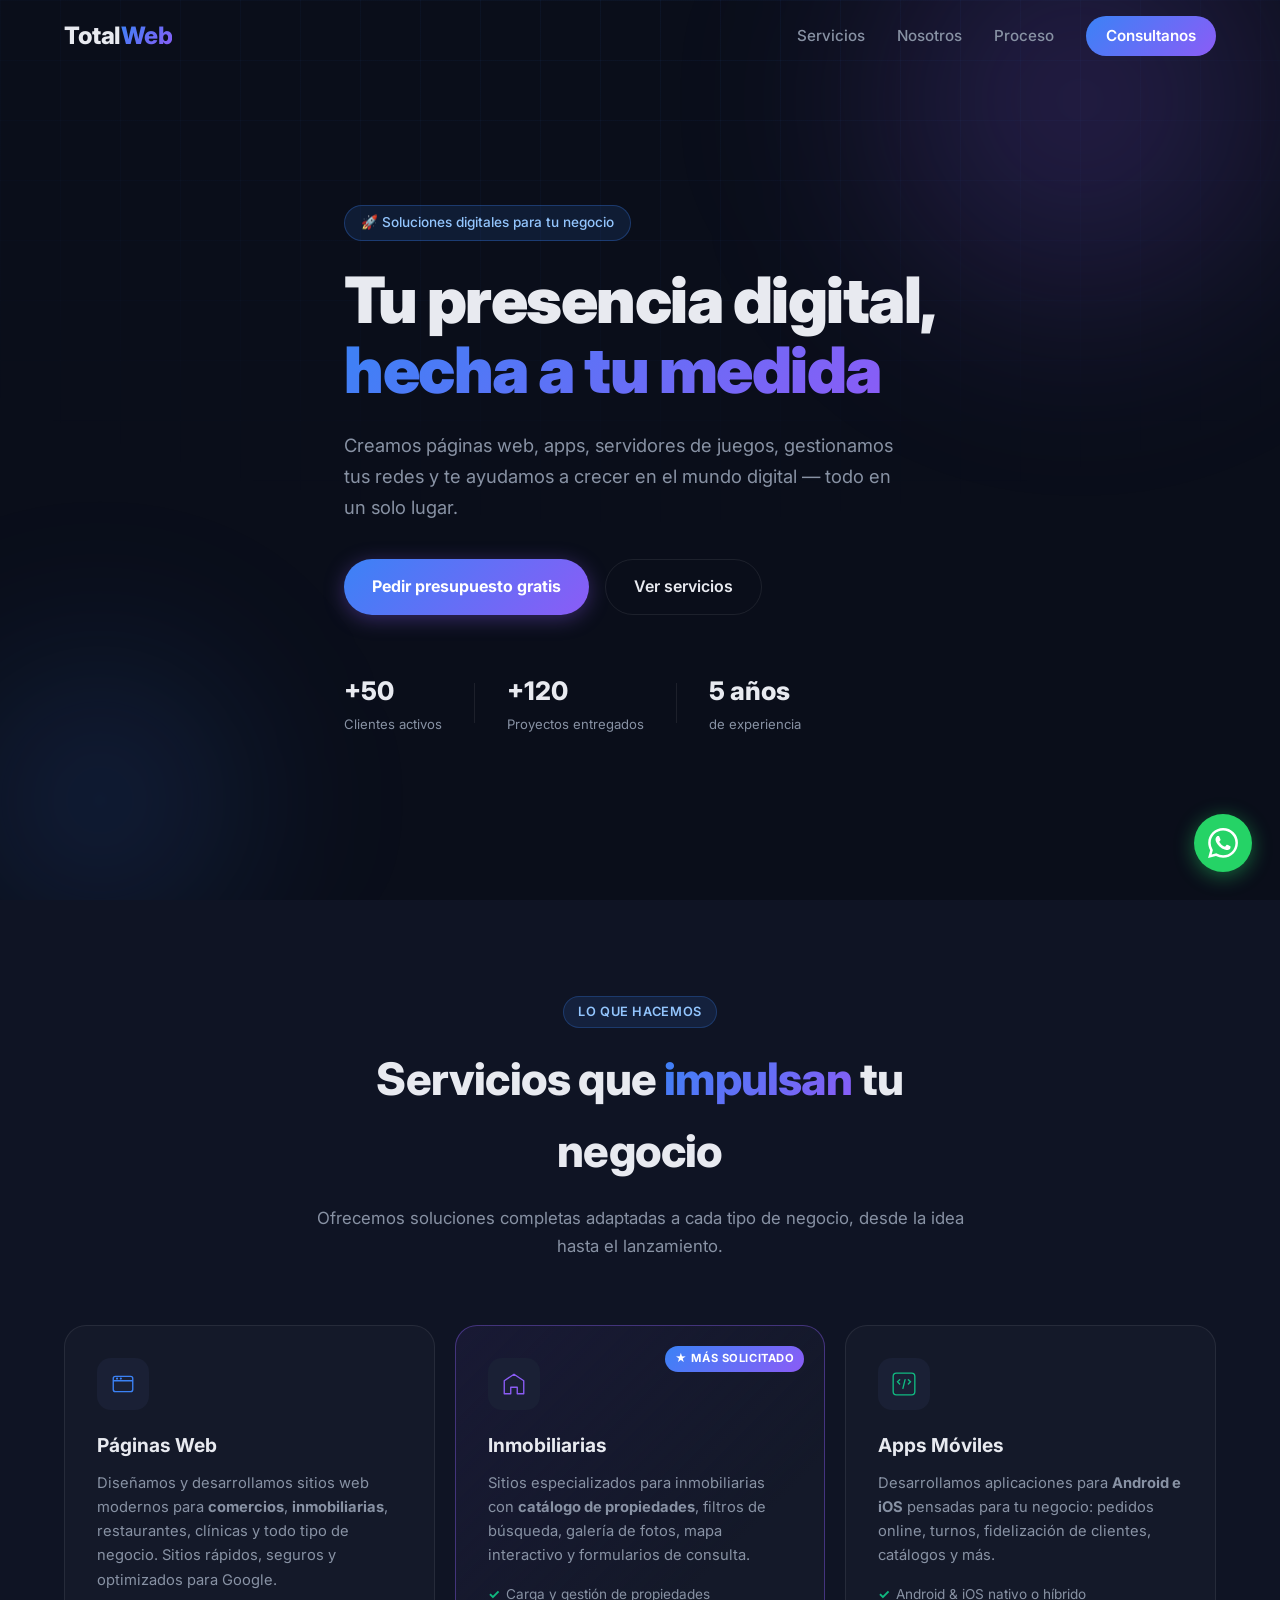
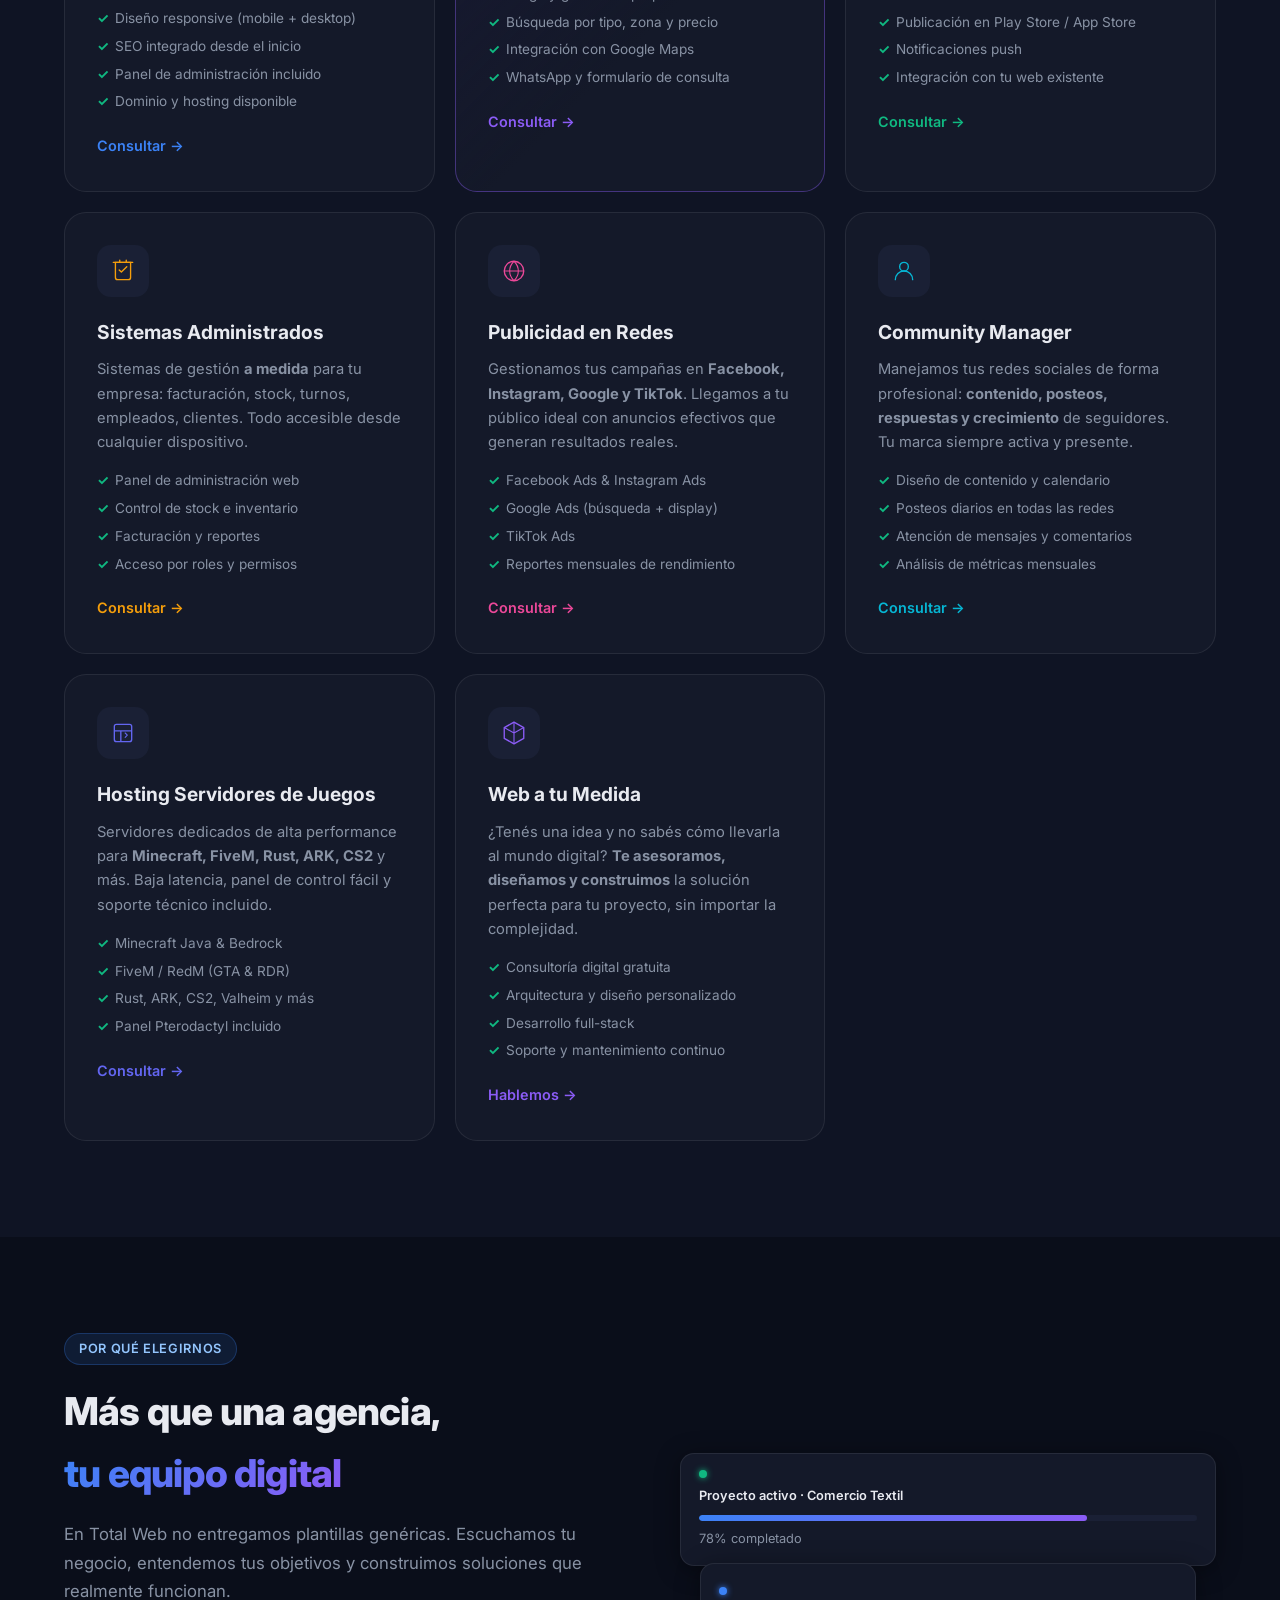
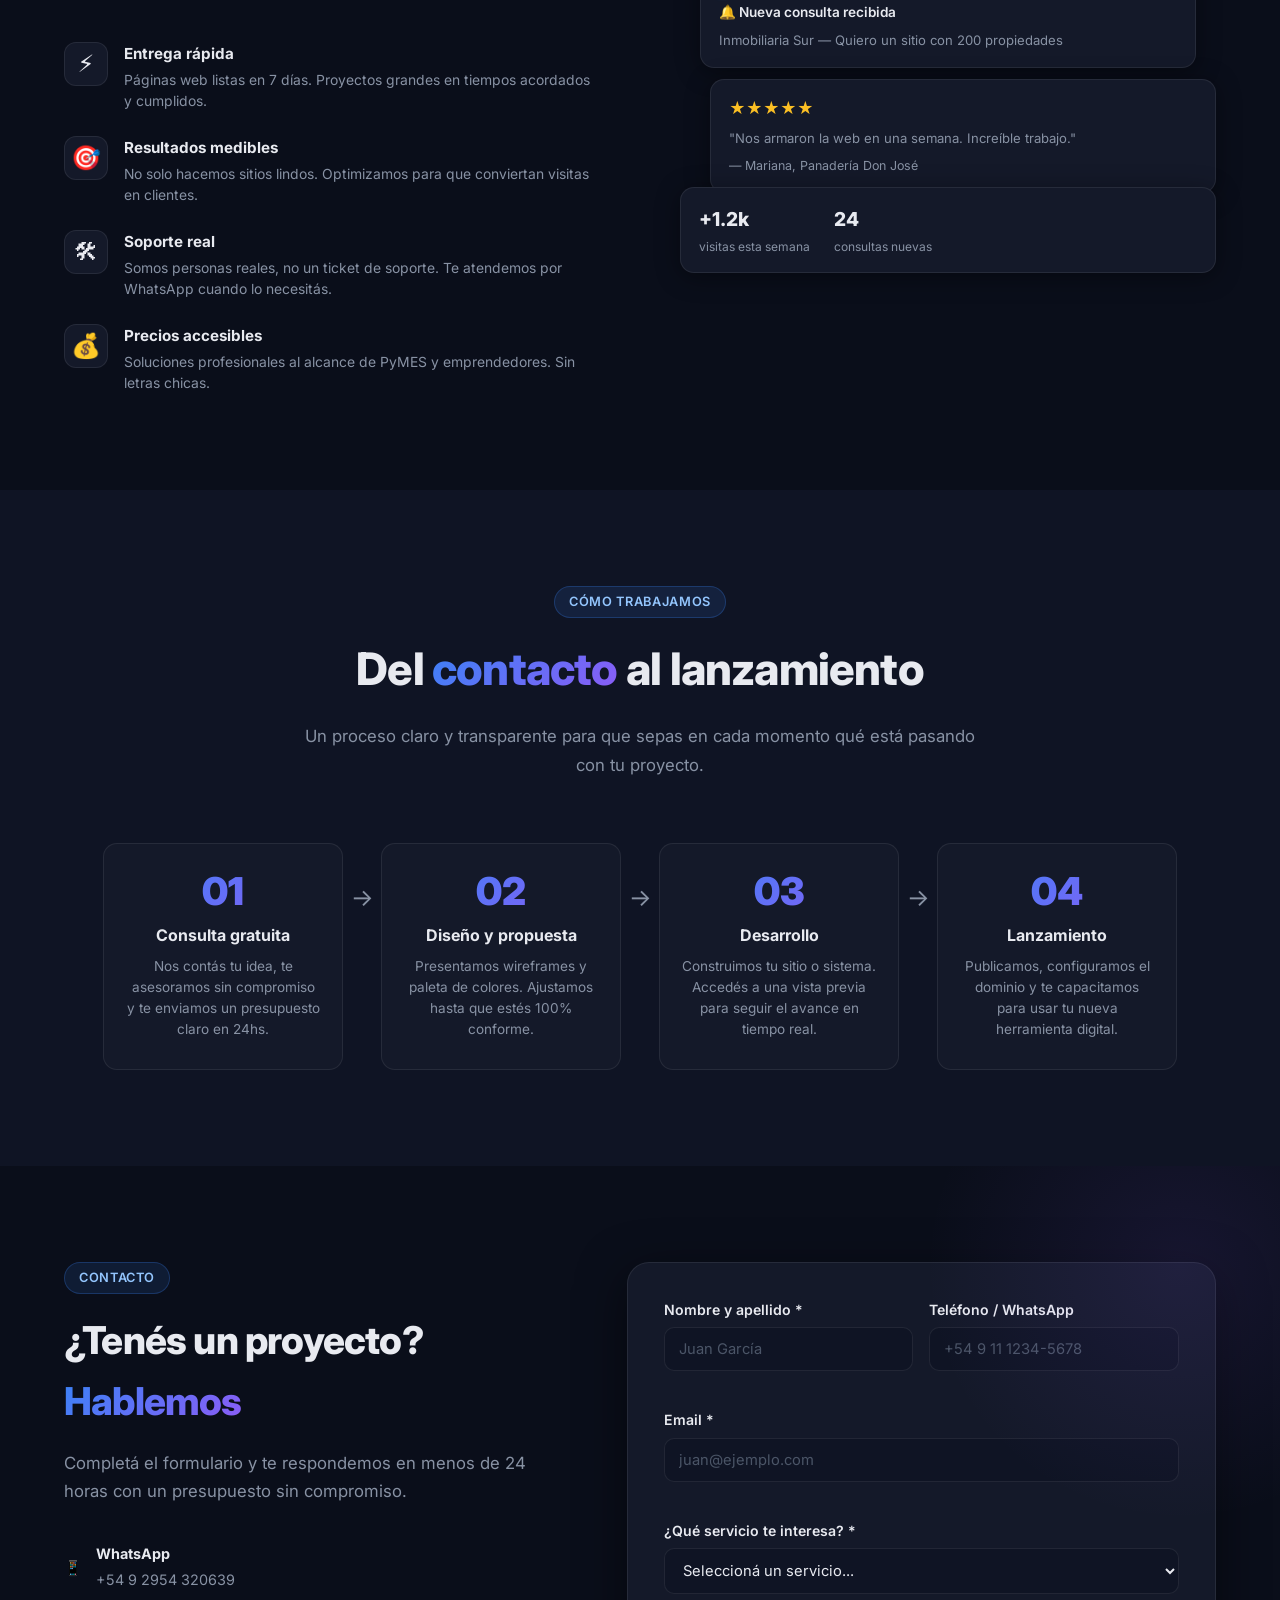
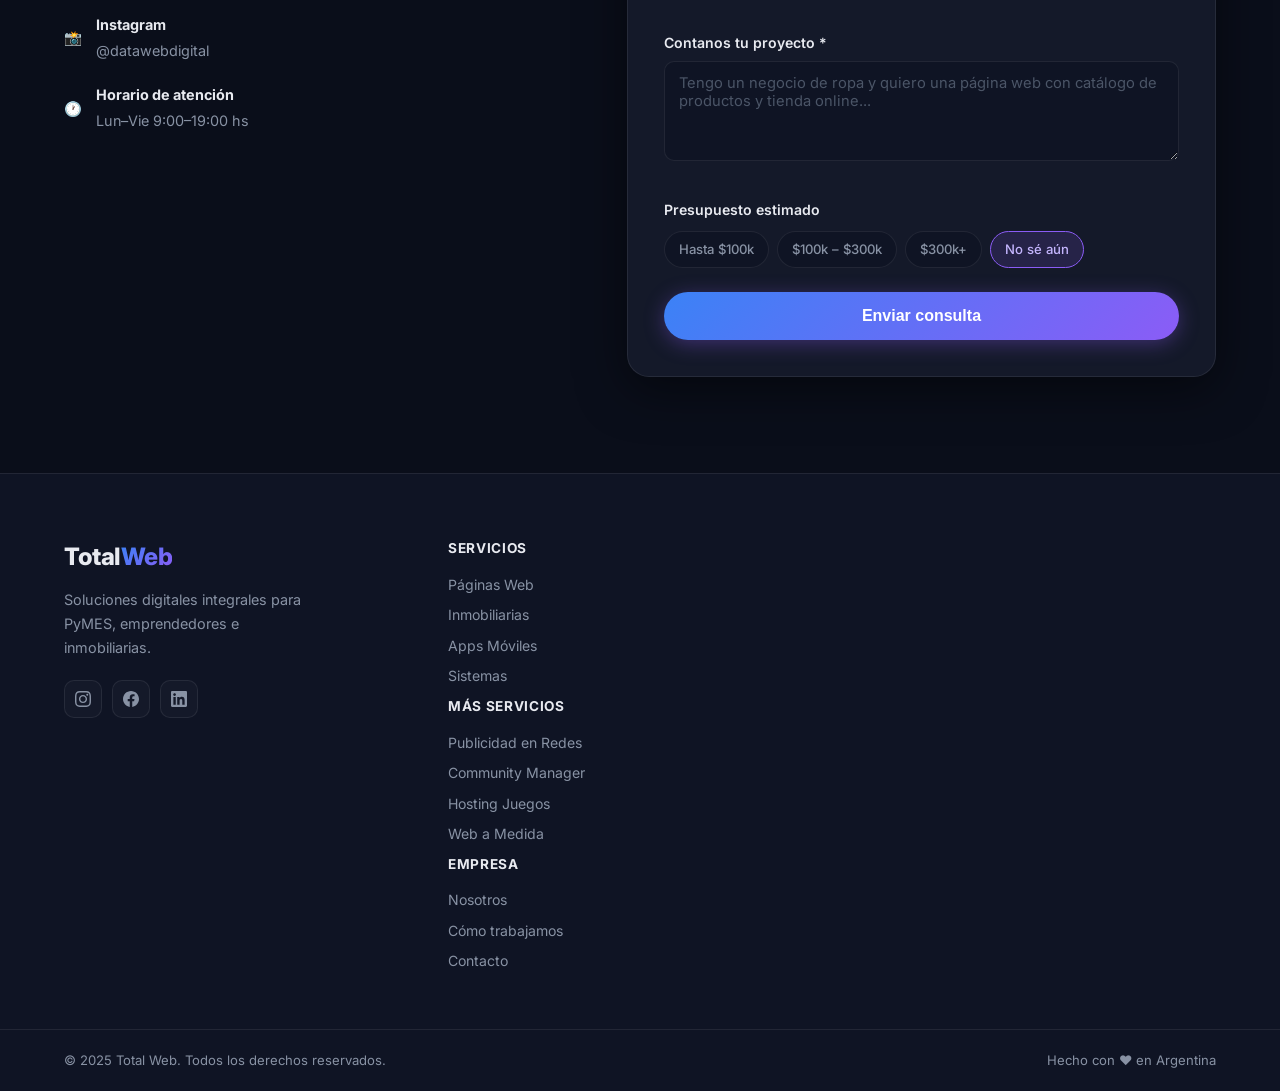
==== index.html @ cae06587 "feat: landing page Total Web — servicios, formulario, WhatsApp y redes" ====
<!DOCTYPE html>
<html lang="es">
<head>
  <meta charset="UTF-8" />
  <meta name="viewport" content="width=device-width, initial-scale=1.0" />
  <meta name="description" content="Total Web — Diseño web, hosting de juegos, publicidad en redes, community manager, apps y sistemas a medida para tu negocio." />
  <title>Total Web | Soluciones Digitales Integrales</title>
  <link rel="stylesheet" href="styles.css" />
  <link rel="preconnect" href="https://fonts.googleapis.com" />
  <link href="https://fonts.googleapis.com/css2?family=Inter:wght@300;400;500;600;700;800;900&display=swap" rel="stylesheet" />
</head>
<body>

  <!-- ══ NAVBAR ══ -->
  <header class="navbar" id="navbar">
    <div class="container nav-inner">
      <a href="#" class="logo">
        <span class="logo-total">Total</span><span class="logo-web">Web</span>
      </a>
      <nav class="nav-links" id="navLinks">
        <a href="#servicios">Servicios</a>
        <a href="#nosotros">Nosotros</a>
        <a href="#proceso">Proceso</a>
        <a href="#consulta" class="btn-nav">Consultanos</a>
      </nav>
      <button class="hamburger" id="hamburger" aria-label="Menú">
        <span></span><span></span><span></span>
      </button>
    </div>
  </header>

  <!-- ══ HERO ══ -->
  <section class="hero">
    <div class="hero-bg">
      <div class="hero-orb orb1"></div>
      <div class="hero-orb orb2"></div>
      <div class="hero-grid"></div>
    </div>
    <div class="container hero-content">
      <span class="hero-badge">🚀 Soluciones digitales para tu negocio</span>
      <h1>Tu presencia digital,<br /><span class="gradient-text">hecha a tu medida</span></h1>
      <p class="hero-sub">
        Creamos páginas web, apps, servidores de juegos, gestionamos tus redes y
        te ayudamos a crecer en el mundo digital — todo en un solo lugar.
      </p>
      <div class="hero-cta">
        <a href="#consulta" class="btn-primary">Pedir presupuesto gratis</a>
        <a href="#servicios" class="btn-ghost">Ver servicios</a>
      </div>
      <div class="hero-stats">
        <div class="stat"><strong>+50</strong><span>Clientes activos</span></div>
        <div class="stat-divider"></div>
        <div class="stat"><strong>+120</strong><span>Proyectos entregados</span></div>
        <div class="stat-divider"></div>
        <div class="stat"><strong>5 años</strong><span>de experiencia</span></div>
      </div>
    </div>
  </section>

  <!-- ══ SERVICIOS ══ -->
  <section class="section servicios" id="servicios">
    <div class="container">
      <div class="section-header">
        <span class="section-tag">Lo que hacemos</span>
        <h2>Servicios que <span class="gradient-text">impulsan</span> tu negocio</h2>
        <p>Ofrecemos soluciones completas adaptadas a cada tipo de negocio, desde la idea hasta el lanzamiento.</p>
      </div>
      <div class="services-grid">

        <div class="service-card" data-color="blue">
          <div class="service-icon">
            <svg viewBox="0 0 48 48" fill="none"><rect x="6" y="10" width="36" height="28" rx="4" stroke="currentColor" stroke-width="2.5"/><path d="M6 18h36" stroke="currentColor" stroke-width="2.5"/><circle cx="13" cy="14" r="2" fill="currentColor"/><circle cx="20" cy="14" r="2" fill="currentColor"/></svg>
          </div>
          <h3>Páginas Web</h3>
          <p>Diseñamos y desarrollamos sitios web modernos para <strong>comercios</strong>, <strong>inmobiliarias</strong>, restaurantes, clínicas y todo tipo de negocio. Sitios rápidos, seguros y optimizados para Google.</p>
          <ul class="service-features">
            <li>Diseño responsive (mobile + desktop)</li>
            <li>SEO integrado desde el inicio</li>
            <li>Panel de administración incluido</li>
            <li>Dominio y hosting disponible</li>
          </ul>
          <a href="#consulta" class="service-cta">Consultar →</a>
        </div>

        <div class="service-card featured" data-color="purple">
          <div class="featured-badge">★ Más solicitado</div>
          <div class="service-icon">
            <svg viewBox="0 0 48 48" fill="none"><path d="M24 6L6 18v24h12V30h12v12h12V18L24 6z" stroke="currentColor" stroke-width="2.5" stroke-linejoin="round"/></svg>
          </div>
          <h3>Inmobiliarias</h3>
          <p>Sitios especializados para inmobiliarias con <strong>catálogo de propiedades</strong>, filtros de búsqueda, galería de fotos, mapa interactivo y formularios de consulta.</p>
          <ul class="service-features">
            <li>Carga y gestión de propiedades</li>
            <li>Búsqueda por tipo, zona y precio</li>
            <li>Integración con Google Maps</li>
            <li>WhatsApp y formulario de consulta</li>
          </ul>
          <a href="#consulta" class="service-cta">Consultar →</a>
        </div>

        <div class="service-card" data-color="green">
          <div class="service-icon">
            <svg viewBox="0 0 48 48" fill="none"><rect x="4" y="4" width="40" height="40" rx="6" stroke="currentColor" stroke-width="2.5"/><path d="M16 24l-4-4 4-4M32 24l4-4-4-4M26 16l-4 16" stroke="currentColor" stroke-width="2.5" stroke-linecap="round"/></svg>
          </div>
          <h3>Apps Móviles</h3>
          <p>Desarrollamos aplicaciones para <strong>Android e iOS</strong> pensadas para tu negocio: pedidos online, turnos, fidelización de clientes, catálogos y más.</p>
          <ul class="service-features">
            <li>Android & iOS nativo o híbrido</li>
            <li>Publicación en Play Store / App Store</li>
            <li>Notificaciones push</li>
            <li>Integración con tu web existente</li>
          </ul>
          <a href="#consulta" class="service-cta">Consultar →</a>
        </div>

        <div class="service-card" data-color="orange">
          <div class="service-icon">
            <svg viewBox="0 0 48 48" fill="none"><path d="M10 8h28v28a4 4 0 01-4 4H14a4 4 0 01-4-4V8z" stroke="currentColor" stroke-width="2.5"/><path d="M6 8h36M18 8V4M30 8V4" stroke="currentColor" stroke-width="2.5" stroke-linecap="round"/><path d="M17 22l4 4 10-10" stroke="currentColor" stroke-width="2.5" stroke-linecap="round" stroke-linejoin="round"/></svg>
          </div>
          <h3>Sistemas Administrados</h3>
          <p>Sistemas de gestión <strong>a medida</strong> para tu empresa: facturación, stock, turnos, empleados, clientes. Todo accesible desde cualquier dispositivo.</p>
          <ul class="service-features">
            <li>Panel de administración web</li>
            <li>Control de stock e inventario</li>
            <li>Facturación y reportes</li>
            <li>Acceso por roles y permisos</li>
          </ul>
          <a href="#consulta" class="service-cta">Consultar →</a>
        </div>

        <div class="service-card" data-color="pink">
          <div class="service-icon">
            <svg viewBox="0 0 48 48" fill="none"><circle cx="24" cy="24" r="18" stroke="currentColor" stroke-width="2.5"/><path d="M24 6C24 6 16 14 16 24s8 18 8 18M24 6c0 0 8 8 8 18s-8 18-8 18M6 24h36" stroke="currentColor" stroke-width="2"/></svg>
          </div>
          <h3>Publicidad en Redes</h3>
          <p>Gestionamos tus campañas en <strong>Facebook, Instagram, Google y TikTok</strong>. Llegamos a tu público ideal con anuncios efectivos que generan resultados reales.</p>
          <ul class="service-features">
            <li>Facebook Ads & Instagram Ads</li>
            <li>Google Ads (búsqueda + display)</li>
            <li>TikTok Ads</li>
            <li>Reportes mensuales de rendimiento</li>
          </ul>
          <a href="#consulta" class="service-cta">Consultar →</a>
        </div>

        <div class="service-card" data-color="teal">
          <div class="service-icon">
            <svg viewBox="0 0 48 48" fill="none"><circle cx="24" cy="16" r="8" stroke="currentColor" stroke-width="2.5"/><path d="M8 40c0-8.837 7.163-16 16-16s16 7.163 16 16" stroke="currentColor" stroke-width="2.5" stroke-linecap="round"/></svg>
          </div>
          <h3>Community Manager</h3>
          <p>Manejamos tus redes sociales de forma profesional: <strong>contenido, posteos, respuestas y crecimiento</strong> de seguidores. Tu marca siempre activa y presente.</p>
          <ul class="service-features">
            <li>Diseño de contenido y calendario</li>
            <li>Posteos diarios en todas las redes</li>
            <li>Atención de mensajes y comentarios</li>
            <li>Análisis de métricas mensuales</li>
          </ul>
          <a href="#consulta" class="service-cta">Consultar →</a>
        </div>

        <div class="service-card" data-color="indigo">
          <div class="service-icon">
            <svg viewBox="0 0 48 48" fill="none"><rect x="8" y="8" width="32" height="32" rx="4" stroke="currentColor" stroke-width="2.5"/><path d="M8 20h32M20 20v20" stroke="currentColor" stroke-width="2.5"/><path d="M28 32l4-4-4-4" stroke="currentColor" stroke-width="2" stroke-linecap="round" stroke-linejoin="round"/></svg>
          </div>
          <h3>Hosting Servidores de Juegos</h3>
          <p>Servidores dedicados de alta performance para <strong>Minecraft, FiveM, Rust, ARK, CS2</strong> y más. Baja latencia, panel de control fácil y soporte técnico incluido.</p>
          <ul class="service-features">
            <li>Minecraft Java & Bedrock</li>
            <li>FiveM / RedM (GTA & RDR)</li>
            <li>Rust, ARK, CS2, Valheim y más</li>
            <li>Panel Pterodactyl incluido</li>
          </ul>
          <a href="#consulta" class="service-cta">Consultar →</a>
        </div>

        <div class="service-card card-web-medida" data-color="gradient">
          <div class="service-icon">
            <svg viewBox="0 0 48 48" fill="none"><path d="M24 4l18 10v20L24 44 6 34V14L24 4z" stroke="currentColor" stroke-width="2.5" stroke-linejoin="round"/><path d="M24 4v40M6 14l18 10 18-10" stroke="currentColor" stroke-width="2" stroke-linejoin="round"/></svg>
          </div>
          <h3>Web a tu Medida</h3>
          <p>¿Tenés una idea y no sabés cómo llevarla al mundo digital? <strong>Te asesoramos, diseñamos y construimos</strong> la solución perfecta para tu proyecto, sin importar la complejidad.</p>
          <ul class="service-features">
            <li>Consultoría digital gratuita</li>
            <li>Arquitectura y diseño personalizado</li>
            <li>Desarrollo full-stack</li>
            <li>Soporte y mantenimiento continuo</li>
          </ul>
          <a href="#consulta" class="service-cta">Hablemos →</a>
        </div>

      </div>
    </div>
  </section>

  <!-- ══ POR QUÉ ELEGIRNOS ══ -->
  <section class="section nosotros" id="nosotros">
    <div class="container">
      <div class="nosotros-inner">
        <div class="nosotros-text">
          <span class="section-tag">Por qué elegirnos</span>
          <h2>Más que una agencia,<br /><span class="gradient-text">tu equipo digital</span></h2>
          <p>En Total Web no entregamos plantillas genéricas. Escuchamos tu negocio, entendemos tus objetivos y construimos soluciones que realmente funcionan.</p>
          <div class="reasons">
            <div class="reason">
              <div class="reason-icon">⚡</div>
              <div>
                <h4>Entrega rápida</h4>
                <p>Páginas web listas en 7 días. Proyectos grandes en tiempos acordados y cumplidos.</p>
              </div>
            </div>
            <div class="reason">
              <div class="reason-icon">🎯</div>
              <div>
                <h4>Resultados medibles</h4>
                <p>No solo hacemos sitios lindos. Optimizamos para que conviertan visitas en clientes.</p>
              </div>
            </div>
            <div class="reason">
              <div class="reason-icon">🛠</div>
              <div>
                <h4>Soporte real</h4>
                <p>Somos personas reales, no un ticket de soporte. Te atendemos por WhatsApp cuando lo necesitás.</p>
              </div>
            </div>
            <div class="reason">
              <div class="reason-icon">💰</div>
              <div>
                <h4>Precios accesibles</h4>
                <p>Soluciones profesionales al alcance de PyMES y emprendedores. Sin letras chicas.</p>
              </div>
            </div>
          </div>
        </div>
        <div class="nosotros-visual">
          <div class="visual-card vc1">
            <div class="vc-dot green"></div>
            <span>Proyecto activo · Comercio Textil</span>
            <div class="vc-bar"><div class="vc-fill" style="width:78%"></div></div>
            <small>78% completado</small>
          </div>
          <div class="visual-card vc2">
            <div class="vc-dot blue"></div>
            <span>🔔 Nueva consulta recibida</span>
            <p>Inmobiliaria Sur — Quiero un sitio con 200 propiedades</p>
          </div>
          <div class="visual-card vc3">
            <span class="rating">★★★★★</span>
            <p>"Nos armaron la web en una semana. Increíble trabajo."</p>
            <small>— Mariana, Panadería Don José</small>
          </div>
          <div class="visual-card vc4">
            <div class="vc-stats-row">
              <div><strong>+1.2k</strong><span>visitas esta semana</span></div>
              <div><strong>24</strong><span>consultas nuevas</span></div>
            </div>
          </div>
        </div>
      </div>
    </div>
  </section>

  <!-- ══ PROCESO ══ -->
  <section class="section proceso" id="proceso">
    <div class="container">
      <div class="section-header">
        <span class="section-tag">Cómo trabajamos</span>
        <h2>Del <span class="gradient-text">contacto</span> al lanzamiento</h2>
        <p>Un proceso claro y transparente para que sepas en cada momento qué está pasando con tu proyecto.</p>
      </div>
      <div class="steps">
        <div class="step">
          <div class="step-num">01</div>
          <h4>Consulta gratuita</h4>
          <p>Nos contás tu idea, te asesoramos sin compromiso y te enviamos un presupuesto claro en 24hs.</p>
        </div>
        <div class="step-arrow">→</div>
        <div class="step">
          <div class="step-num">02</div>
          <h4>Diseño y propuesta</h4>
          <p>Presentamos wireframes y paleta de colores. Ajustamos hasta que estés 100% conforme.</p>
        </div>
        <div class="step-arrow">→</div>
        <div class="step">
          <div class="step-num">03</div>
          <h4>Desarrollo</h4>
          <p>Construimos tu sitio o sistema. Accedés a una vista previa para seguir el avance en tiempo real.</p>
        </div>
        <div class="step-arrow">→</div>
        <div class="step">
          <div class="step-num">04</div>
          <h4>Lanzamiento</h4>
          <p>Publicamos, configuramos el dominio y te capacitamos para usar tu nueva herramienta digital.</p>
        </div>
      </div>
    </div>
  </section>

  <!-- ══ FORMULARIO DE CONSULTA ══ -->
  <section class="section consulta" id="consulta">
    <div class="container">
      <div class="consulta-inner">
        <div class="consulta-text">
          <span class="section-tag">Contacto</span>
          <h2>¿Tenés un proyecto?<br /><span class="gradient-text">Hablemos</span></h2>
          <p>Completá el formulario y te respondemos en menos de 24 horas con un presupuesto sin compromiso.</p>
          <div class="contact-info">
            <a href="https://wa.me/5492954320639" target="_blank" rel="noopener" class="contact-item contact-link">
              <span class="contact-icon">📱</span>
              <div>
                <strong>WhatsApp</strong>
                <span>+54 9 2954 320639</span>
              </div>
            </a>
            <a href="https://www.instagram.com/datawebdigital/" target="_blank" rel="noopener" class="contact-item contact-link">
              <span class="contact-icon">📸</span>
              <div>
                <strong>Instagram</strong>
                <span>@datawebdigital</span>
              </div>
            </a>
            <div class="contact-item">
              <span class="contact-icon">🕐</span>
              <div>
                <strong>Horario de atención</strong>
                <span>Lun–Vie 9:00–19:00 hs</span>
              </div>
            </div>
          </div>
        </div>
        <div class="form-card">
          <form id="consultaForm" novalidate>
            <div class="form-row">
              <div class="form-group">
                <label for="nombre">Nombre y apellido *</label>
                <input type="text" id="nombre" name="nombre" placeholder="Juan García" required />
                <span class="form-error" id="err-nombre"></span>
              </div>
              <div class="form-group">
                <label for="telefono">Teléfono / WhatsApp</label>
                <input type="tel" id="telefono" name="telefono" placeholder="+54 9 11 1234-5678" />
              </div>
            </div>
            <div class="form-group">
              <label for="email">Email *</label>
              <input type="email" id="email" name="email" placeholder="juan@ejemplo.com" required />
              <span class="form-error" id="err-email"></span>
            </div>
            <div class="form-group">
              <label for="servicio">¿Qué servicio te interesa? *</label>
              <select id="servicio" name="servicio" required>
                <option value="">Seleccioná un servicio...</option>
                <option value="web-comercio">Página web para comercio</option>
                <option value="web-inmobiliaria">Página web para inmobiliaria</option>
                <option value="app">App móvil</option>
                <option value="sistema">Sistema administrativo</option>
                <option value="redes">Publicidad en redes</option>
                <option value="community">Community Manager</option>
                <option value="hosting-juegos">Hosting servidor de juegos</option>
                <option value="otro">Otro / No sé aún</option>
              </select>
              <span class="form-error" id="err-servicio"></span>
            </div>
            <div class="form-group">
              <label for="mensaje">Contanos tu proyecto *</label>
              <textarea id="mensaje" name="mensaje" rows="4" placeholder="Tengo un negocio de ropa y quiero una página web con catálogo de productos y tienda online..." required></textarea>
              <span class="form-error" id="err-mensaje"></span>
            </div>
            <div class="form-group budget-group">
              <label>Presupuesto estimado</label>
              <div class="budget-options">
                <label class="budget-opt"><input type="radio" name="presupuesto" value="hasta-100k" /><span>Hasta $100k</span></label>
                <label class="budget-opt"><input type="radio" name="presupuesto" value="100k-300k" /><span>$100k – $300k</span></label>
                <label class="budget-opt"><input type="radio" name="presupuesto" value="300k-mas" /><span>$300k+</span></label>
                <label class="budget-opt"><input type="radio" name="presupuesto" value="no-se" checked /><span>No sé aún</span></label>
              </div>
            </div>
            <button type="submit" class="btn-primary btn-submit" id="btnSubmit">
              <span id="btnText">Enviar consulta</span>
              <svg id="btnSpinner" class="spinner hidden" viewBox="0 0 24 24"><circle cx="12" cy="12" r="10" stroke="currentColor" stroke-width="3" fill="none" stroke-dasharray="31" stroke-dashoffset="10"/></svg>
            </button>
          </form>
          <div class="form-success hidden" id="formSuccess">
            <div class="success-icon">✅</div>
            <h3>¡Consulta enviada!</h3>
            <p>Gracias por contactarnos. Te respondemos en menos de 24 horas.</p>
          </div>
        </div>
      </div>
    </div>
  </section>

  <!-- ══ FOOTER ══ -->
  <footer class="footer">
    <div class="container footer-inner">
      <div class="footer-brand">
        <a href="#" class="logo">
          <span class="logo-total">Total</span><span class="logo-web">Web</span>
        </a>
        <p>Soluciones digitales integrales para PyMES, emprendedores e inmobiliarias.</p>
        <div class="social-links">
          <a href="https://www.instagram.com/datawebdigital/" target="_blank" rel="noopener" aria-label="Instagram" class="social-btn">
            <svg viewBox="0 0 24 24" fill="currentColor"><path d="M12 2.163c3.204 0 3.584.012 4.85.07 3.252.148 4.771 1.691 4.919 4.919.058 1.265.069 1.645.069 4.849 0 3.205-.012 3.584-.069 4.849-.149 3.225-1.664 4.771-4.919 4.919-1.266.058-1.644.07-4.85.07-3.204 0-3.584-.012-4.849-.07-3.26-.149-4.771-1.699-4.919-4.92-.058-1.265-.07-1.644-.07-4.849 0-3.204.013-3.583.07-4.849.149-3.227 1.664-4.771 4.919-4.919 1.266-.057 1.645-.069 4.849-.069zm0-2.163c-3.259 0-3.667.014-4.947.072-4.358.2-6.78 2.618-6.98 6.98-.059 1.281-.073 1.689-.073 4.948 0 3.259.014 3.668.072 4.948.2 4.358 2.618 6.78 6.98 6.98 1.281.058 1.689.072 4.948.072 3.259 0 3.668-.014 4.948-.072 4.354-.2 6.782-2.618 6.979-6.98.059-1.28.073-1.689.073-4.948 0-3.259-.014-3.667-.072-4.947-.196-4.354-2.617-6.78-6.979-6.98-1.281-.059-1.69-.073-4.949-.073zm0 5.838c-3.403 0-6.162 2.759-6.162 6.162s2.759 6.163 6.162 6.163 6.162-2.759 6.162-6.163c0-3.403-2.759-6.162-6.162-6.162zm0 10.162c-2.209 0-4-1.79-4-4 0-2.209 1.791-4 4-4s4 1.791 4 4c0 2.21-1.791 4-4 4zm6.406-11.845c-.796 0-1.441.645-1.441 1.44s.645 1.44 1.441 1.44c.795 0 1.439-.645 1.439-1.44s-.644-1.44-1.439-1.44z"/></svg>
          </a>
          <a href="#" aria-label="Facebook" class="social-btn">
            <svg viewBox="0 0 24 24" fill="currentColor"><path d="M24 12.073c0-6.627-5.373-12-12-12s-12 5.373-12 12c0 5.99 4.388 10.954 10.125 11.854v-8.385H7.078v-3.47h3.047V9.43c0-3.007 1.792-4.669 4.533-4.669 1.312 0 2.686.235 2.686.235v2.953H15.83c-1.491 0-1.956.925-1.956 1.874v2.25h3.328l-.532 3.47h-2.796v8.385C19.612 23.027 24 18.062 24 12.073z"/></svg>
          </a>
          <a href="#" aria-label="LinkedIn" class="social-btn">
            <svg viewBox="0 0 24 24" fill="currentColor"><path d="M20.447 20.452h-3.554v-5.569c0-1.328-.027-3.037-1.852-3.037-1.853 0-2.136 1.445-2.136 2.939v5.667H9.351V9h3.414v1.561h.046c.477-.9 1.637-1.85 3.37-1.85 3.601 0 4.267 2.37 4.267 5.455v6.286zM5.337 7.433c-1.144 0-2.063-.926-2.063-2.065 0-1.138.92-2.063 2.063-2.063 1.14 0 2.064.925 2.064 2.063 0 1.139-.925 2.065-2.064 2.065zm1.782 13.019H3.555V9h3.564v11.452zM22.225 0H1.771C.792 0 0 .774 0 1.729v20.542C0 23.227.792 24 1.771 24h20.451C23.2 24 24 23.227 24 22.271V1.729C24 .774 23.2 0 22.222 0h.003z"/></svg>
          </a>
        </div>
      </div>
      <div class="footer-links">
        <div class="footer-col">
          <h5>Servicios</h5>
          <a href="#servicios">Páginas Web</a>
          <a href="#servicios">Inmobiliarias</a>
          <a href="#servicios">Apps Móviles</a>
          <a href="#servicios">Sistemas</a>
        </div>
        <div class="footer-col">
          <h5>Más servicios</h5>
          <a href="#servicios">Publicidad en Redes</a>
          <a href="#servicios">Community Manager</a>
          <a href="#servicios">Hosting Juegos</a>
          <a href="#servicios">Web a Medida</a>
        </div>
        <div class="footer-col">
          <h5>Empresa</h5>
          <a href="#nosotros">Nosotros</a>
          <a href="#proceso">Cómo trabajamos</a>
          <a href="#consulta">Contacto</a>
        </div>
      </div>
    </div>
    <div class="footer-bottom">
      <div class="container">
        <span>© 2025 Total Web. Todos los derechos reservados.</span>
        <span>Hecho con ❤️ en Argentina</span>
      </div>
    </div>
  </footer>

  <!-- ══ WHATSAPP FLOTANTE ══ -->
  <a href="https://wa.me/5492954320639?text=Hola%20Total%20Web%2C%20quiero%20consultar%20sobre%20sus%20servicios"
     target="_blank" rel="noopener" class="wa-float" aria-label="Contactar por WhatsApp">
    <svg viewBox="0 0 24 24" fill="currentColor"><path d="M17.472 14.382c-.297-.149-1.758-.867-2.03-.967-.273-.099-.471-.148-.67.15-.197.297-.767.966-.94 1.164-.173.199-.347.223-.644.075-.297-.15-1.255-.463-2.39-1.475-.883-.788-1.48-1.761-1.653-2.059-.173-.297-.018-.458.13-.606.134-.133.298-.347.446-.52.149-.174.198-.298.298-.497.099-.198.05-.371-.025-.52-.075-.149-.669-1.612-.916-2.207-.242-.579-.487-.5-.669-.51-.173-.008-.371-.01-.57-.01-.198 0-.52.074-.792.372-.272.297-1.04 1.016-1.04 2.479 0 1.462 1.065 2.875 1.213 3.074.149.198 2.096 3.2 5.077 4.487.709.306 1.262.489 1.694.625.712.227 1.36.195 1.871.118.571-.085 1.758-.719 2.006-1.413.248-.694.248-1.289.173-1.413-.074-.124-.272-.198-.57-.347m-5.421 7.403h-.004a9.87 9.87 0 01-5.031-1.378l-.361-.214-3.741.982.998-3.648-.235-.374a9.86 9.86 0 01-1.51-5.26c.001-5.45 4.436-9.884 9.888-9.884 2.64 0 5.122 1.03 6.988 2.898a9.825 9.825 0 012.893 6.994c-.003 5.45-4.437 9.884-9.885 9.884m8.413-18.297A11.815 11.815 0 0012.05 0C5.495 0 .16 5.335.157 11.892c0 2.096.547 4.142 1.588 5.945L.057 24l6.305-1.654a11.882 11.882 0 005.683 1.448h.005c6.554 0 11.89-5.335 11.893-11.893a11.821 11.821 0 00-3.48-8.413z"/></svg>
  </a>

  <script src="script.js"></script>
</body>
</html>
---- styles.css ----
/* ══════════════════════════════════════════
   TOTAL WEB — Styles
   ══════════════════════════════════════════ */

*, *::before, *::after { box-sizing: border-box; margin: 0; padding: 0; }

:root {
  --bg:        #0a0e1a;
  --bg2:       #0f1424;
  --surface:   #141929;
  --surface2:  #1a2035;
  --border:    rgba(255,255,255,0.08);
  --text:      #e8eaf0;
  --text-muted:#8892a4;
  --blue:      #3b82f6;
  --blue-glow: rgba(59,130,246,0.25);
  --purple:    #8b5cf6;
  --purple-glow: rgba(139,92,246,0.25);
  --green:     #10b981;
  --orange:    #f59e0b;
  --pink:      #ec4899;
  --teal:      #06b6d4;
  --indigo:    #6366f1;
  --grad:      linear-gradient(135deg, #3b82f6 0%, #8b5cf6 100%);
  --radius:    14px;
  --radius-lg: 22px;
  --shadow:    0 4px 24px rgba(0,0,0,0.4);
  --shadow-lg: 0 12px 48px rgba(0,0,0,0.5);
}

html { scroll-behavior: smooth; }

body {
  font-family: 'Inter', system-ui, sans-serif;
  background: var(--bg);
  color: var(--text);
  line-height: 1.6;
  overflow-x: hidden;
}

.container {
  max-width: 1200px;
  margin: 0 auto;
  padding: 0 24px;
}

/* ── GRADIENT TEXT ── */
.gradient-text {
  background: var(--grad);
  -webkit-background-clip: text;
  -webkit-text-fill-color: transparent;
  background-clip: text;
}

/* ══ NAVBAR ══ */
.navbar {
  position: fixed;
  top: 0; left: 0; right: 0;
  z-index: 100;
  padding: 16px 0;
  transition: background 0.3s, backdrop-filter 0.3s, box-shadow 0.3s;
}
.navbar.scrolled {
  background: rgba(10,14,26,0.9);
  backdrop-filter: blur(16px);
  box-shadow: 0 1px 0 var(--border);
}
.nav-inner {
  display: flex;
  align-items: center;
  justify-content: space-between;
}
.logo {
  font-size: 1.5rem;
  font-weight: 800;
  text-decoration: none;
  letter-spacing: -0.5px;
}
.logo-total { color: var(--text); }
.logo-web   { background: var(--grad); -webkit-background-clip: text; -webkit-text-fill-color: transparent; background-clip: text; }

.nav-links {
  display: flex;
  align-items: center;
  gap: 32px;
}
.nav-links a {
  color: var(--text-muted);
  text-decoration: none;
  font-size: 0.95rem;
  font-weight: 500;
  transition: color 0.2s;
}
.nav-links a:hover { color: var(--text); }
.btn-nav {
  background: var(--grad) !important;
  color: #fff !important;
  padding: 8px 20px;
  border-radius: 50px;
  font-weight: 600 !important;
  transition: opacity 0.2s, transform 0.2s !important;
}
.btn-nav:hover { opacity: 0.9; transform: translateY(-1px); }

.hamburger {
  display: none;
  flex-direction: column;
  gap: 5px;
  background: none;
  border: none;
  cursor: pointer;
  padding: 4px;
}
.hamburger span {
  display: block;
  width: 24px;
  height: 2px;
  background: var(--text);
  border-radius: 2px;
  transition: transform 0.3s, opacity 0.3s;
}
.hamburger.open span:nth-child(1) { transform: translateY(7px) rotate(45deg); }
.hamburger.open span:nth-child(2) { opacity: 0; }
.hamburger.open span:nth-child(3) { transform: translateY(-7px) rotate(-45deg); }

/* ══ HERO ══ */
.hero {
  min-height: 100vh;
  display: flex;
  align-items: center;
  position: relative;
  overflow: hidden;
  padding: 100px 0 60px;
}
.hero-bg {
  position: absolute;
  inset: 0;
  pointer-events: none;
}
.hero-grid {
  position: absolute;
  inset: 0;
  background-image:
    linear-gradient(rgba(59,130,246,0.06) 1px, transparent 1px),
    linear-gradient(90deg, rgba(59,130,246,0.06) 1px, transparent 1px);
  background-size: 60px 60px;
  mask-image: radial-gradient(ellipse 80% 60% at 50% 0%, black, transparent);
}
.hero-orb {
  position: absolute;
  border-radius: 50%;
  filter: blur(80px);
}
.orb1 {
  width: 600px; height: 600px;
  top: -200px; right: -100px;
  background: radial-gradient(circle, rgba(139,92,246,0.25) 0%, transparent 70%);
}
.orb2 {
  width: 400px; height: 400px;
  bottom: -100px; left: -100px;
  background: radial-gradient(circle, rgba(59,130,246,0.2) 0%, transparent 70%);
}
.hero-content {
  position: relative;
  z-index: 1;
  max-width: 720px;
}
.hero-badge {
  display: inline-flex;
  align-items: center;
  gap: 8px;
  background: rgba(59,130,246,0.12);
  border: 1px solid rgba(59,130,246,0.3);
  color: #93c5fd;
  padding: 6px 16px;
  border-radius: 50px;
  font-size: 0.85rem;
  font-weight: 500;
  margin-bottom: 24px;
}
.hero h1 {
  font-size: clamp(2.4rem, 5vw, 4rem);
  font-weight: 900;
  line-height: 1.1;
  letter-spacing: -1.5px;
  margin-bottom: 24px;
}
.hero-sub {
  font-size: 1.15rem;
  color: var(--text-muted);
  max-width: 560px;
  margin-bottom: 36px;
  line-height: 1.7;
}
.hero-cta {
  display: flex;
  gap: 16px;
  flex-wrap: wrap;
  margin-bottom: 56px;
}
.btn-primary {
  display: inline-flex;
  align-items: center;
  gap: 8px;
  background: var(--grad);
  color: #fff;
  padding: 14px 28px;
  border-radius: 50px;
  font-weight: 700;
  font-size: 1rem;
  text-decoration: none;
  border: none;
  cursor: pointer;
  transition: transform 0.2s, box-shadow 0.2s, opacity 0.2s;
  box-shadow: 0 4px 20px rgba(139,92,246,0.35);
}
.btn-primary:hover {
  transform: translateY(-2px);
  box-shadow: 0 8px 32px rgba(139,92,246,0.5);
}
.btn-ghost {
  display: inline-flex;
  align-items: center;
  gap: 8px;
  background: transparent;
  color: var(--text);
  padding: 14px 28px;
  border-radius: 50px;
  font-weight: 600;
  font-size: 1rem;
  text-decoration: none;
  border: 1px solid var(--border);
  transition: border-color 0.2s, background 0.2s;
}
.btn-ghost:hover {
  border-color: rgba(255,255,255,0.25);
  background: rgba(255,255,255,0.05);
}
.hero-stats {
  display: flex;
  align-items: center;
  gap: 32px;
  flex-wrap: wrap;
}
.stat { display: flex; flex-direction: column; gap: 2px; }
.stat strong { font-size: 1.6rem; font-weight: 800; color: var(--text); }
.stat span   { font-size: 0.82rem; color: var(--text-muted); }
.stat-divider {
  width: 1px;
  height: 40px;
  background: var(--border);
}

/* ══ SECTIONS ══ */
.section {
  padding: 96px 0;
}
.section-header {
  text-align: center;
  max-width: 680px;
  margin: 0 auto 64px;
}
.section-tag {
  display: inline-block;
  background: rgba(59,130,246,0.12);
  border: 1px solid rgba(59,130,246,0.25);
  color: #93c5fd;
  padding: 5px 14px;
  border-radius: 50px;
  font-size: 0.8rem;
  font-weight: 600;
  letter-spacing: 0.05em;
  text-transform: uppercase;
  margin-bottom: 16px;
}
.section-header h2 {
  font-size: clamp(1.8rem, 3.5vw, 2.8rem);
  font-weight: 800;
  letter-spacing: -0.8px;
  margin-bottom: 16px;
}
.section-header p {
  color: var(--text-muted);
  font-size: 1.05rem;
  line-height: 1.7;
}

/* ══ SERVICIOS GRID ══ */
.servicios { background: var(--bg2); }

.services-grid {
  display: grid;
  grid-template-columns: repeat(auto-fill, minmax(320px, 1fr));
  gap: 20px;
}

.service-card {
  background: var(--surface);
  border: 1px solid var(--border);
  border-radius: var(--radius-lg);
  padding: 32px;
  position: relative;
  transition: transform 0.25s, box-shadow 0.25s, border-color 0.25s;
  overflow: hidden;
}
.service-card::before {
  content: '';
  position: absolute;
  top: 0; left: 0; right: 0;
  height: 2px;
  opacity: 0;
  transition: opacity 0.3s;
}
.service-card:hover { transform: translateY(-4px); box-shadow: var(--shadow-lg); }

.service-card[data-color="blue"]::before   { background: linear-gradient(90deg, var(--blue), #60a5fa); }
.service-card[data-color="purple"]::before { background: var(--grad); }
.service-card[data-color="green"]::before  { background: linear-gradient(90deg, var(--green), #34d399); }
.service-card[data-color="orange"]::before { background: linear-gradient(90deg, var(--orange), #fbbf24); }
.service-card[data-color="pink"]::before   { background: linear-gradient(90deg, var(--pink), #f472b6); }
.service-card[data-color="teal"]::before   { background: linear-gradient(90deg, var(--teal), #22d3ee); }
.service-card[data-color="indigo"]::before { background: linear-gradient(90deg, var(--indigo), #818cf8); }
.service-card[data-color="gradient"]::before { background: var(--grad); }

.service-card:hover::before { opacity: 1; }

.service-card[data-color="blue"]:hover   { border-color: rgba(59,130,246,0.4); box-shadow: 0 12px 48px rgba(59,130,246,0.15); }
.service-card[data-color="purple"]:hover { border-color: rgba(139,92,246,0.4); box-shadow: 0 12px 48px rgba(139,92,246,0.15); }
.service-card[data-color="green"]:hover  { border-color: rgba(16,185,129,0.4); box-shadow: 0 12px 48px rgba(16,185,129,0.15); }
.service-card[data-color="orange"]:hover { border-color: rgba(245,158,11,0.4); box-shadow: 0 12px 48px rgba(245,158,11,0.15); }
.service-card[data-color="pink"]:hover   { border-color: rgba(236,72,153,0.4); box-shadow: 0 12px 48px rgba(236,72,153,0.15); }
.service-card[data-color="teal"]:hover   { border-color: rgba(6,182,212,0.4);  box-shadow: 0 12px 48px rgba(6,182,212,0.15); }
.service-card[data-color="indigo"]:hover { border-color: rgba(99,102,241,0.4); box-shadow: 0 12px 48px rgba(99,102,241,0.15); }

.service-card.featured {
  border-color: rgba(139,92,246,0.4);
  background: linear-gradient(135deg, rgba(139,92,246,0.08) 0%, var(--surface) 60%);
}
.featured-badge {
  position: absolute;
  top: 20px; right: 20px;
  background: var(--grad);
  color: #fff;
  font-size: 0.7rem;
  font-weight: 700;
  padding: 4px 10px;
  border-radius: 50px;
  text-transform: uppercase;
  letter-spacing: 0.05em;
}
.service-icon {
  width: 52px; height: 52px;
  background: var(--surface2);
  border-radius: 14px;
  display: flex;
  align-items: center;
  justify-content: center;
  margin-bottom: 20px;
  color: var(--blue);
}
.service-icon svg { width: 26px; height: 26px; }
.service-card[data-color="purple"] .service-icon { color: var(--purple); }
.service-card[data-color="green"]  .service-icon { color: var(--green); }
.service-card[data-color="orange"] .service-icon { color: var(--orange); }
.service-card[data-color="pink"]   .service-icon { color: var(--pink); }
.service-card[data-color="teal"]   .service-icon { color: var(--teal); }
.service-card[data-color="indigo"] .service-icon { color: var(--indigo); }
.service-card[data-color="gradient"] .service-icon { color: var(--purple); }

.service-card h3 {
  font-size: 1.2rem;
  font-weight: 700;
  margin-bottom: 10px;
}
.service-card p {
  color: var(--text-muted);
  font-size: 0.92rem;
  line-height: 1.65;
  margin-bottom: 16px;
}
.service-features {
  list-style: none;
  display: flex;
  flex-direction: column;
  gap: 6px;
  margin-bottom: 20px;
}
.service-features li {
  font-size: 0.85rem;
  color: var(--text-muted);
  padding-left: 18px;
  position: relative;
}
.service-features li::before {
  content: '✓';
  position: absolute;
  left: 0;
  color: var(--green);
  font-weight: 700;
}
.service-cta {
  display: inline-flex;
  align-items: center;
  gap: 4px;
  color: var(--blue);
  font-weight: 600;
  font-size: 0.9rem;
  text-decoration: none;
  transition: gap 0.2s, color 0.2s;
}
.service-card[data-color="purple"] .service-cta { color: var(--purple); }
.service-card[data-color="green"]  .service-cta { color: var(--green); }
.service-card[data-color="orange"] .service-cta { color: var(--orange); }
.service-card[data-color="pink"]   .service-cta { color: var(--pink); }
.service-card[data-color="teal"]   .service-cta { color: var(--teal); }
.service-card[data-color="indigo"] .service-cta { color: var(--indigo); }
.service-card[data-color="gradient"] .service-cta { color: var(--purple); }
.service-cta:hover { gap: 8px; }

/* ══ NOSOTROS ══ */
.nosotros { background: var(--bg); }
.nosotros-inner {
  display: grid;
  grid-template-columns: 1fr 1fr;
  gap: 80px;
  align-items: center;
}
.nosotros-text .section-tag { display: inline-block; margin-bottom: 16px; }
.nosotros-text h2 {
  font-size: clamp(1.8rem, 3vw, 2.6rem);
  font-weight: 800;
  letter-spacing: -0.8px;
  margin-bottom: 16px;
}
.nosotros-text > p {
  color: var(--text-muted);
  font-size: 1.05rem;
  line-height: 1.7;
  margin-bottom: 36px;
}
.reasons { display: flex; flex-direction: column; gap: 24px; }
.reason {
  display: flex;
  gap: 16px;
  align-items: flex-start;
}
.reason-icon {
  font-size: 1.5rem;
  width: 44px; height: 44px;
  min-width: 44px;
  background: var(--surface);
  border-radius: 12px;
  display: flex;
  align-items: center;
  justify-content: center;
  border: 1px solid var(--border);
}
.reason h4 { font-size: 0.95rem; font-weight: 700; margin-bottom: 4px; }
.reason p  { font-size: 0.87rem; color: var(--text-muted); line-height: 1.5; }

/* Visual cards */
.nosotros-visual {
  position: relative;
  height: 420px;
}
.visual-card {
  position: absolute;
  background: var(--surface);
  border: 1px solid var(--border);
  border-radius: var(--radius);
  padding: 16px 18px;
  box-shadow: var(--shadow);
  font-size: 0.85rem;
}
.vc1 {
  top: 0; left: 0; right: 0;
  display: flex; flex-direction: column; gap: 8px;
}
.vc2 { top: 110px; left: 20px; right: 20px; }
.vc2 span { font-weight: 600; display: flex; align-items: center; gap: 6px; }
.vc2 p { color: var(--text-muted); margin-top: 6px; font-size: 0.82rem; }
.vc3 { bottom: 80px; right: 0; left: 30px; }
.vc4 { bottom: 0; left: 0; right: 0; }
.vc-dot {
  width: 8px; height: 8px;
  border-radius: 50%;
  display: inline-block;
  margin-right: 4px;
}
.vc-dot.green { background: var(--green); box-shadow: 0 0 6px var(--green); }
.vc-dot.blue  { background: var(--blue);  box-shadow: 0 0 6px var(--blue); }
.vc-bar {
  height: 6px;
  background: var(--surface2);
  border-radius: 3px;
  overflow: hidden;
}
.vc-fill {
  height: 100%;
  background: var(--grad);
  border-radius: 3px;
}
.vc1 small, .vc1 span { color: var(--text-muted); font-size: 0.8rem; }
.vc1 span:first-of-type { color: var(--text); font-weight: 600; }
.rating { color: #fbbf24; font-size: 1rem; display: block; margin-bottom: 6px; }
.vc3 p { color: var(--text-muted); font-size: 0.82rem; margin-bottom: 6px; }
.vc3 small { color: var(--text-muted); font-size: 0.78rem; }
.vc-stats-row {
  display: flex;
  gap: 24px;
}
.vc-stats-row div { display: flex; flex-direction: column; gap: 2px; }
.vc-stats-row strong { font-size: 1.2rem; font-weight: 800; }
.vc-stats-row span  { font-size: 0.75rem; color: var(--text-muted); }

/* ══ PROCESO ══ */
.proceso { background: var(--bg2); }
.steps {
  display: flex;
  align-items: flex-start;
  gap: 8px;
  flex-wrap: wrap;
  justify-content: center;
}
.step {
  flex: 1;
  min-width: 180px;
  max-width: 240px;
  background: var(--surface);
  border: 1px solid var(--border);
  border-radius: var(--radius);
  padding: 28px 22px;
  text-align: center;
  transition: transform 0.2s, border-color 0.2s;
}
.step:hover { transform: translateY(-3px); border-color: rgba(139,92,246,0.4); }
.step-num {
  font-size: 2.4rem;
  font-weight: 900;
  background: var(--grad);
  -webkit-background-clip: text;
  -webkit-text-fill-color: transparent;
  background-clip: text;
  margin-bottom: 12px;
  line-height: 1;
}
.step h4 { font-size: 1rem; font-weight: 700; margin-bottom: 8px; }
.step p  { font-size: 0.85rem; color: var(--text-muted); line-height: 1.55; }
.step-arrow {
  font-size: 1.5rem;
  color: var(--text-muted);
  padding-top: 36px;
  flex-shrink: 0;
}

/* ══ CONSULTA / FORMULARIO ══ */
.consulta {
  background: var(--bg);
  position: relative;
  overflow: hidden;
}
.consulta::before {
  content: '';
  position: absolute;
  top: -200px; right: -200px;
  width: 600px; height: 600px;
  background: radial-gradient(circle, rgba(139,92,246,0.1) 0%, transparent 60%);
  pointer-events: none;
}
.consulta-inner {
  display: grid;
  grid-template-columns: 1fr 1.2fr;
  gap: 72px;
  align-items: start;
}
.consulta-text .section-tag { display: inline-block; margin-bottom: 16px; }
.consulta-text h2 {
  font-size: clamp(1.8rem, 3vw, 2.6rem);
  font-weight: 800;
  letter-spacing: -0.8px;
  margin-bottom: 16px;
}
.consulta-text > p {
  color: var(--text-muted);
  font-size: 1.05rem;
  line-height: 1.7;
  margin-bottom: 36px;
}
.contact-info { display: flex; flex-direction: column; gap: 20px; }
.contact-item {
  display: flex;
  align-items: center;
  gap: 14px;
}
.contact-icon { font-size: 1.4rem; }
.contact-item strong { display: block; font-weight: 700; font-size: 0.9rem; margin-bottom: 2px; }
.contact-item span   { font-size: 0.9rem; color: var(--text-muted); }

/* Form card */
.form-card {
  background: var(--surface);
  border: 1px solid var(--border);
  border-radius: var(--radius-lg);
  padding: 36px;
  box-shadow: var(--shadow-lg);
}
.form-row {
  display: grid;
  grid-template-columns: 1fr 1fr;
  gap: 16px;
}
.form-group {
  display: flex;
  flex-direction: column;
  gap: 6px;
  margin-bottom: 18px;
}
.form-group label {
  font-size: 0.88rem;
  font-weight: 600;
  color: var(--text);
}
.form-group input,
.form-group select,
.form-group textarea {
  background: var(--bg2);
  border: 1px solid var(--border);
  border-radius: 10px;
  color: var(--text);
  padding: 12px 14px;
  font-size: 0.92rem;
  font-family: inherit;
  outline: none;
  transition: border-color 0.2s, box-shadow 0.2s;
  width: 100%;
}
.form-group input::placeholder,
.form-group textarea::placeholder { color: #4b5567; }
.form-group input:focus,
.form-group select:focus,
.form-group textarea:focus {
  border-color: var(--purple);
  box-shadow: 0 0 0 3px rgba(139,92,246,0.15);
}
.form-group select option { background: #1a2035; }
.form-group textarea { resize: vertical; min-height: 100px; }
.form-error { font-size: 0.78rem; color: #f87171; min-height: 14px; }

.budget-group { margin-bottom: 24px; }
.budget-options {
  display: flex;
  flex-wrap: wrap;
  gap: 8px;
  margin-top: 4px;
}
.budget-opt { cursor: pointer; }
.budget-opt input { display: none; }
.budget-opt span {
  display: inline-block;
  padding: 7px 14px;
  border-radius: 50px;
  border: 1px solid var(--border);
  background: var(--bg2);
  font-size: 0.82rem;
  font-weight: 500;
  color: var(--text-muted);
  transition: border-color 0.2s, background 0.2s, color 0.2s;
  cursor: pointer;
}
.budget-opt input:checked + span {
  border-color: var(--purple);
  background: rgba(139,92,246,0.15);
  color: #c4b5fd;
}
.budget-opt:hover span { border-color: rgba(255,255,255,0.2); color: var(--text); }

.btn-submit {
  width: 100%;
  justify-content: center;
  font-size: 1rem;
  padding: 15px;
}
.spinner {
  width: 20px; height: 20px;
  animation: spin 0.8s linear infinite;
}
@keyframes spin { to { transform: rotate(360deg); } }
.hidden { display: none !important; }

.form-success {
  text-align: center;
  padding: 40px 20px;
}
.success-icon { font-size: 3rem; margin-bottom: 16px; }
.form-success h3 { font-size: 1.4rem; font-weight: 700; margin-bottom: 8px; }
.form-success p  { color: var(--text-muted); }

/* ══ FOOTER ══ */
.footer {
  background: var(--bg2);
  border-top: 1px solid var(--border);
  padding: 64px 0 0;
}
.footer-inner {
  display: grid;
  grid-template-columns: 1.5fr 1fr 1fr 1fr;
  gap: 48px;
  padding-bottom: 48px;
}
.footer-brand p {
  color: var(--text-muted);
  font-size: 0.9rem;
  line-height: 1.65;
  margin-top: 12px;
  max-width: 240px;
}
.social-links {
  display: flex;
  gap: 10px;
  margin-top: 20px;
}
.social-btn {
  width: 38px; height: 38px;
  display: flex; align-items: center; justify-content: center;
  background: var(--surface);
  border: 1px solid var(--border);
  border-radius: 10px;
  color: var(--text-muted);
  text-decoration: none;
  transition: color 0.2s, border-color 0.2s, background 0.2s;
}
.social-btn svg { width: 16px; height: 16px; }
.social-btn:hover { color: var(--text); border-color: rgba(255,255,255,0.2); background: var(--surface2); }

.footer-col h5 {
  font-size: 0.85rem;
  font-weight: 700;
  color: var(--text);
  margin-bottom: 14px;
  text-transform: uppercase;
  letter-spacing: 0.05em;
}
.footer-col a {
  display: block;
  color: var(--text-muted);
  text-decoration: none;
  font-size: 0.88rem;
  margin-bottom: 8px;
  transition: color 0.2s;
}
.footer-col a:hover { color: var(--text); }

.footer-bottom {
  border-top: 1px solid var(--border);
  padding: 20px 0;
}
.footer-bottom .container {
  display: flex;
  justify-content: space-between;
  align-items: center;
  font-size: 0.82rem;
  color: var(--text-muted);
}

/* ══ RESPONSIVE ══ */
@media (max-width: 900px) {
  .nosotros-inner,
  .consulta-inner {
    grid-template-columns: 1fr;
    gap: 48px;
  }
  .nosotros-visual { height: 380px; }
  .footer-inner { grid-template-columns: 1fr 1fr; }
}

@media (max-width: 768px) {
  .nav-links {
    display: none;
    position: fixed;
    top: 64px; left: 0; right: 0;
    background: rgba(10,14,26,0.97);
    backdrop-filter: blur(16px);
    flex-direction: column;
    padding: 24px;
    gap: 16px;
    border-bottom: 1px solid var(--border);
  }
  .nav-links.open { display: flex; }
  .nav-links a { font-size: 1.1rem; }
  .btn-nav { text-align: center; }
  .hamburger { display: flex; }

  .hero { padding-top: 90px; }
  .hero h1 { font-size: 2.2rem; }
  .hero-cta { flex-direction: column; }
  .hero-cta .btn-primary, .hero-cta .btn-ghost { text-align: center; justify-content: center; }
  .hero-stats { gap: 20px; }

  .services-grid { grid-template-columns: 1fr; }
  .steps { flex-direction: column; align-items: center; }
  .step-arrow { display: none; }
  .step { min-width: 260px; max-width: 100%; width: 100%; }

  .form-row { grid-template-columns: 1fr; }
  .form-card { padding: 24px; }

  .footer-inner { grid-template-columns: 1fr; gap: 32px; }
  .footer-bottom .container { flex-direction: column; gap: 8px; text-align: center; }

  .nosotros-visual { height: auto; position: relative; display: flex; flex-direction: column; gap: 12px; }
  .visual-card { position: relative; top: auto; left: auto; right: auto; bottom: auto; }
}

@media (max-width: 480px) {
  .container { padding: 0 16px; }
  .section { padding: 64px 0; }
  .budget-options { flex-direction: column; }
  .budget-opt span { width: 100%; text-align: center; display: block; }
}

/* ══ CONTACT LINKS ══ */
.contact-link {
  text-decoration: none;
  color: inherit;
  transition: opacity 0.2s;
}
.contact-link:hover { opacity: 0.8; }
.contact-link:hover span:last-child { color: var(--text); }

/* ══ WHATSAPP FLOTANTE ══ */
.wa-float {
  position: fixed;
  bottom: 28px;
  right: 28px;
  z-index: 200;
  width: 58px;
  height: 58px;
  background: #25d366;
  border-radius: 50%;
  display: flex;
  align-items: center;
  justify-content: center;
  color: #fff;
  box-shadow: 0 4px 20px rgba(37,211,102,0.45);
  transition: transform 0.2s, box-shadow 0.2s;
  animation: wa-pulse 2.5s ease-in-out infinite;
}
.wa-float svg { width: 30px; height: 30px; }
.wa-float:hover {
  transform: scale(1.1);
  box-shadow: 0 8px 32px rgba(37,211,102,0.6);
  animation: none;
}
@keyframes wa-pulse {
  0%, 100% { box-shadow: 0 4px 20px rgba(37,211,102,0.45); }
  50%       { box-shadow: 0 4px 32px rgba(37,211,102,0.75), 0 0 0 8px rgba(37,211,102,0.1); }
}
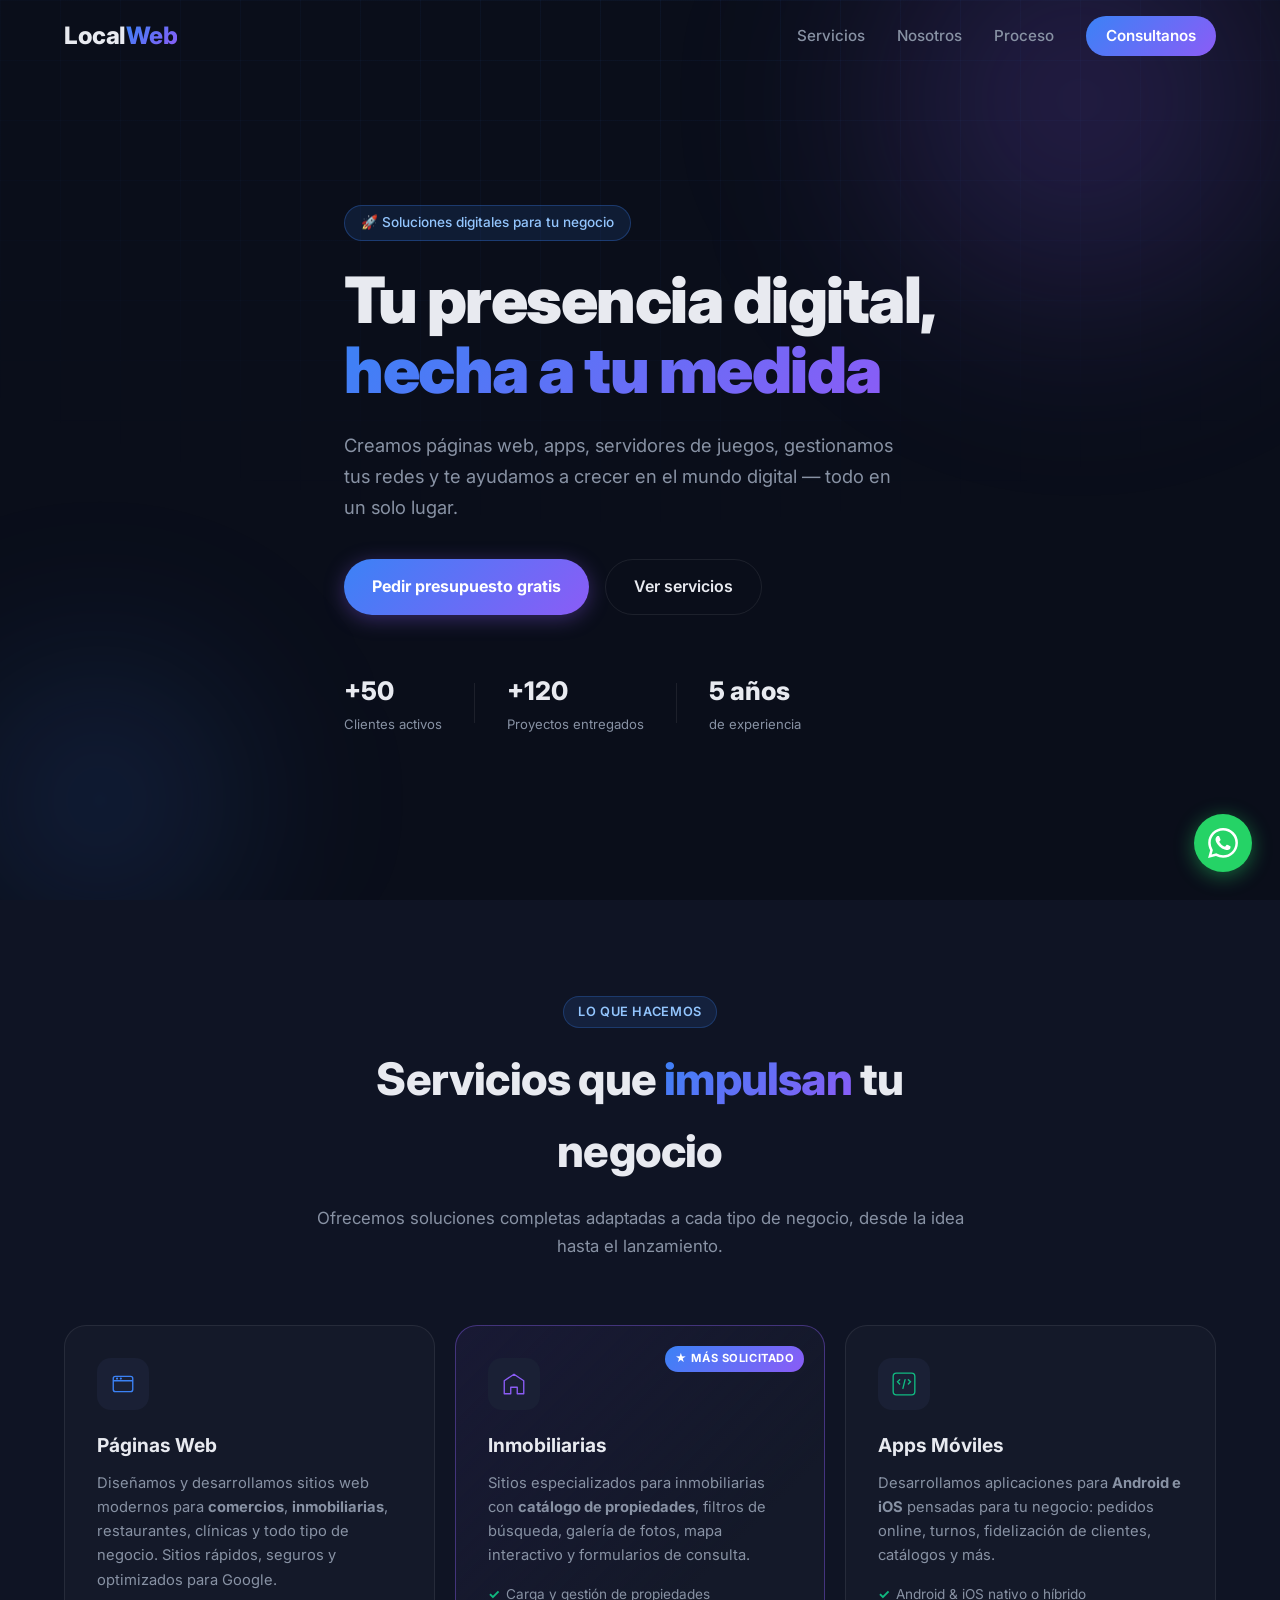
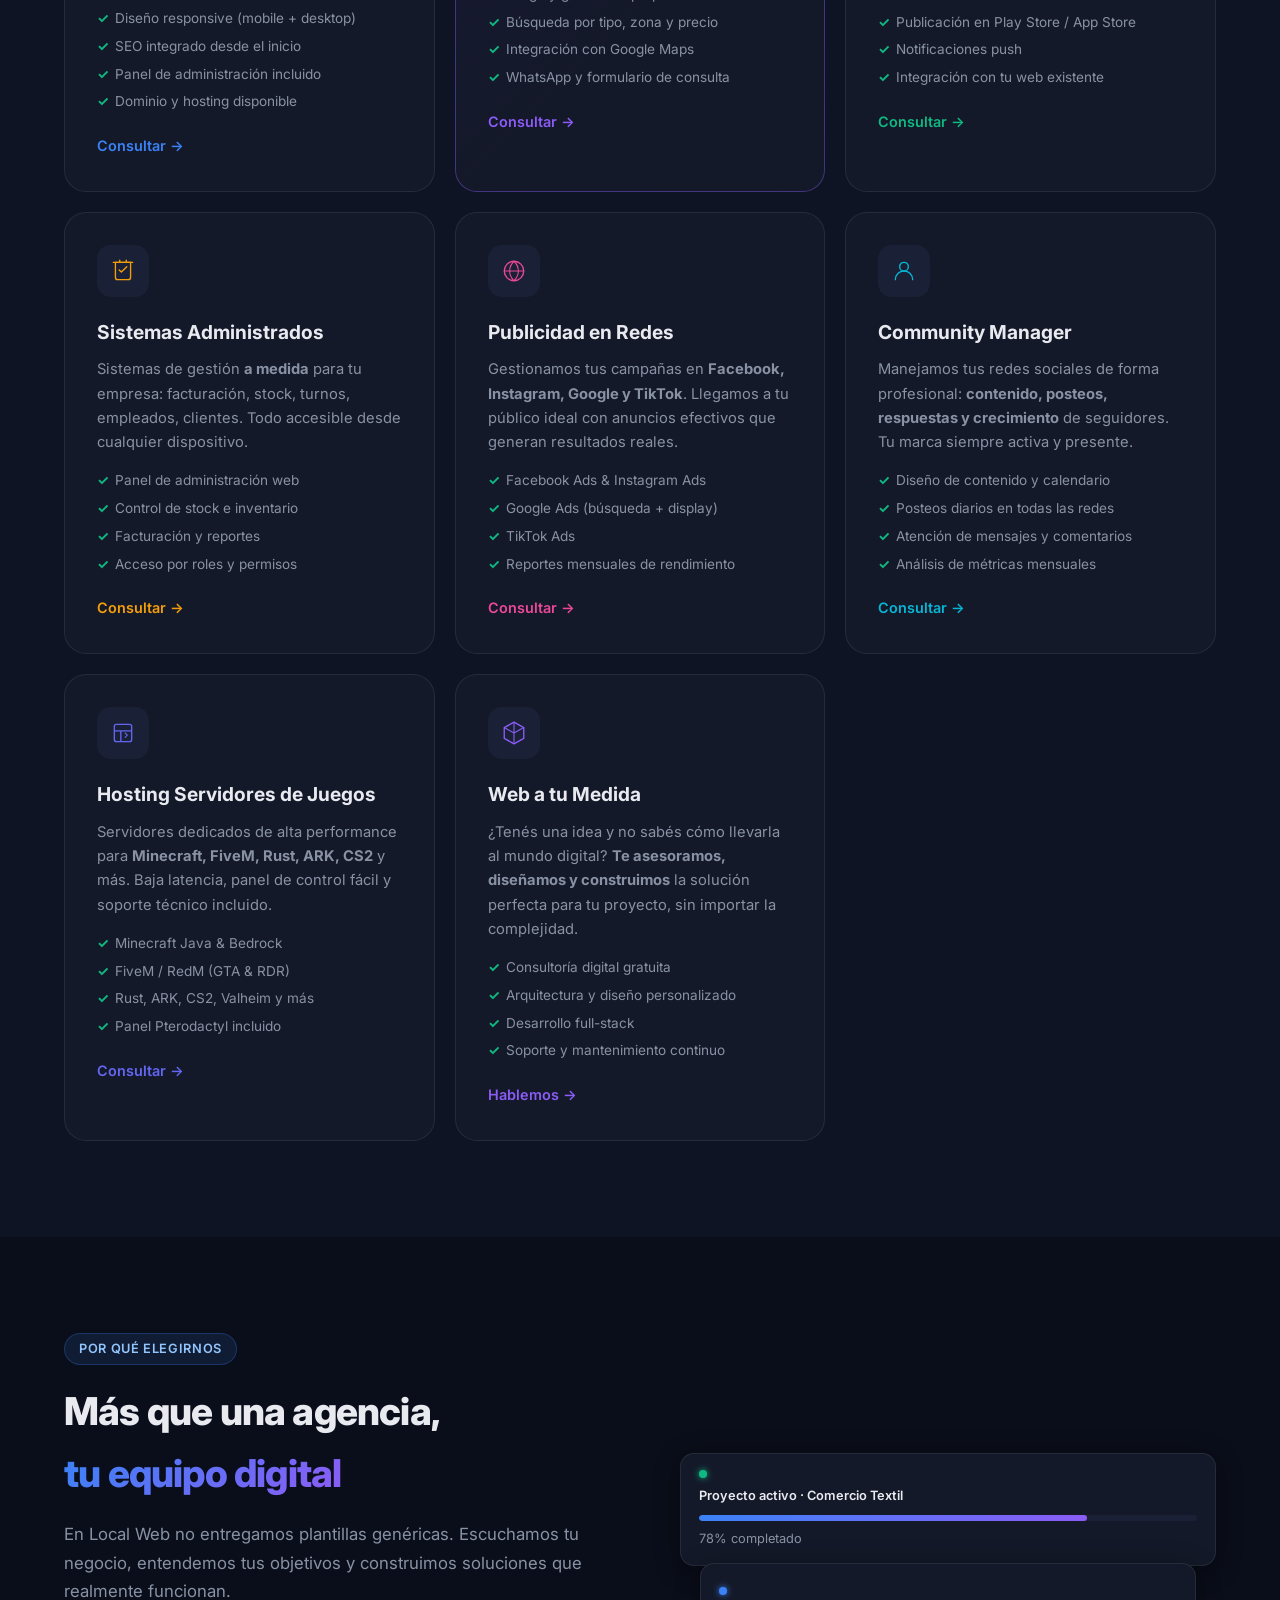
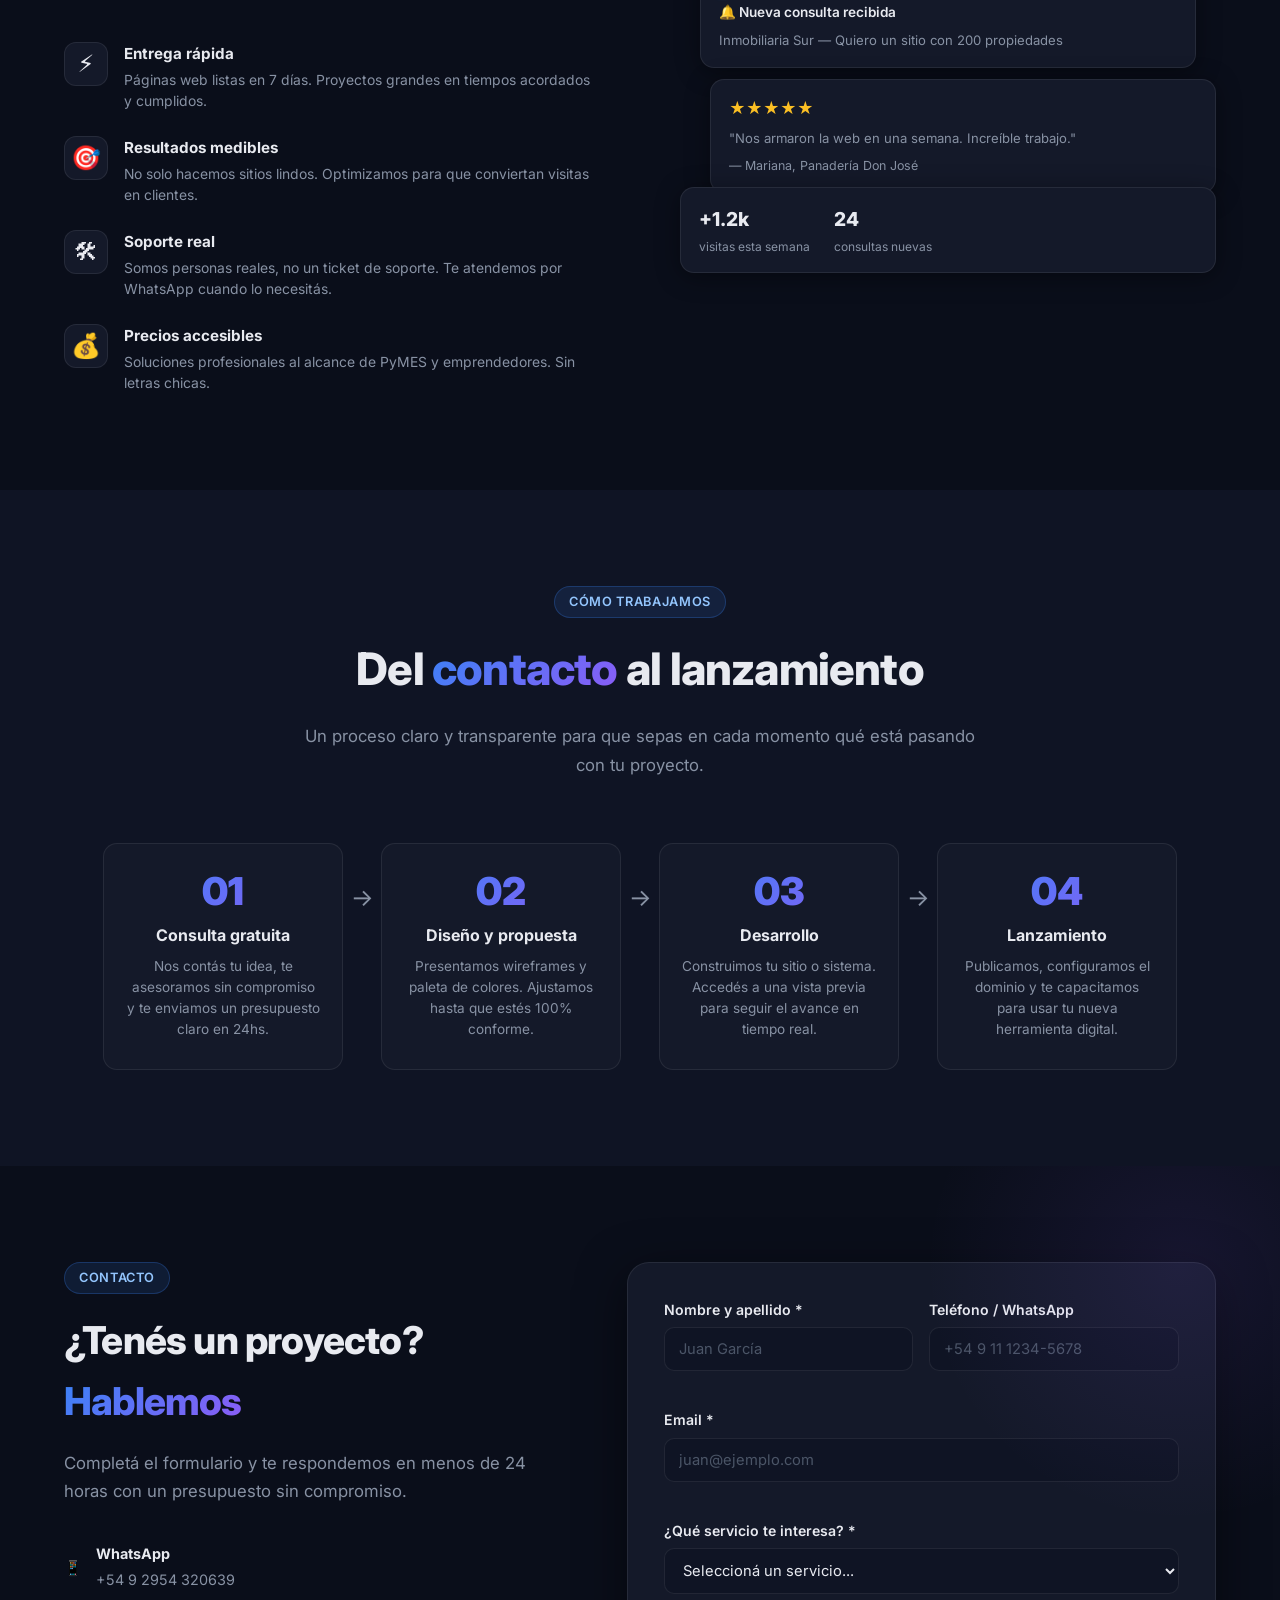
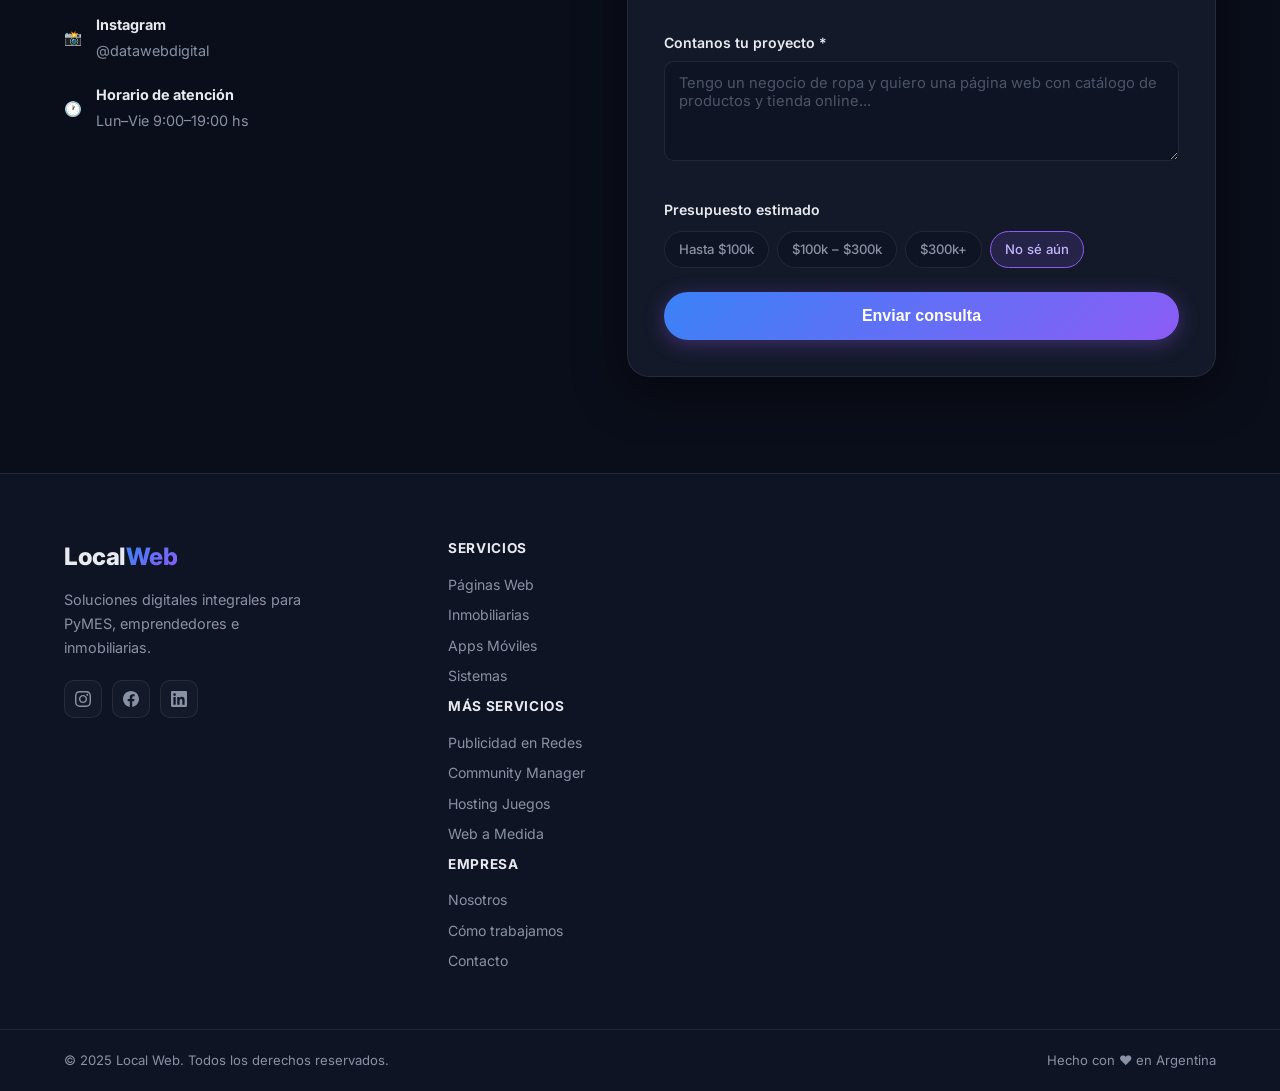
==== commit 76e42cf4: "feat: renombrar a Local Web + CNAME localweb.ar" ====
--- a/index.html
+++ b/index.html
@@ -3,8 +3,8 @@
 <head>
   <meta charset="UTF-8" />
   <meta name="viewport" content="width=device-width, initial-scale=1.0" />
-  <meta name="description" content="Total Web — Diseño web, hosting de juegos, publicidad en redes, community manager, apps y sistemas a medida para tu negocio." />
-  <title>Total Web | Soluciones Digitales Integrales</title>
+  <meta name="description" content="Local Web — Diseño web, hosting de juegos, publicidad en redes, community manager, apps y sistemas a medida para tu negocio." />
+  <title>Local Web | Soluciones Digitales Integrales</title>
   <link rel="stylesheet" href="styles.css" />
   <link rel="preconnect" href="https://fonts.googleapis.com" />
   <link href="https://fonts.googleapis.com/css2?family=Inter:wght@300;400;500;600;700;800;900&display=swap" rel="stylesheet" />
@@ -15,7 +15,7 @@
   <header class="navbar" id="navbar">
     <div class="container nav-inner">
       <a href="#" class="logo">
-        <span class="logo-total">Total</span><span class="logo-web">Web</span>
+        <span class="logo-total">Local</span><span class="logo-web">Web</span>
       </a>
       <nav class="nav-links" id="navLinks">
         <a href="#servicios">Servicios</a>
@@ -199,7 +199,7 @@
         <div class="nosotros-text">
           <span class="section-tag">Por qué elegirnos</span>
           <h2>Más que una agencia,<br /><span class="gradient-text">tu equipo digital</span></h2>
-          <p>En Total Web no entregamos plantillas genéricas. Escuchamos tu negocio, entendemos tus objetivos y construimos soluciones que realmente funcionan.</p>
+          <p>En Local Web no entregamos plantillas genéricas. Escuchamos tu negocio, entendemos tus objetivos y construimos soluciones que realmente funcionan.</p>
           <div class="reasons">
             <div class="reason">
               <div class="reason-icon">⚡</div>
@@ -394,7 +394,7 @@
     <div class="container footer-inner">
       <div class="footer-brand">
         <a href="#" class="logo">
-          <span class="logo-total">Total</span><span class="logo-web">Web</span>
+          <span class="logo-total">Local</span><span class="logo-web">Web</span>
         </a>
         <p>Soluciones digitales integrales para PyMES, emprendedores e inmobiliarias.</p>
         <div class="social-links">
@@ -434,14 +434,14 @@
     </div>
     <div class="footer-bottom">
       <div class="container">
-        <span>© 2025 Total Web. Todos los derechos reservados.</span>
+        <span>© 2025 Local Web. Todos los derechos reservados.</span>
         <span>Hecho con ❤️ en Argentina</span>
       </div>
     </div>
   </footer>
 
   <!-- ══ WHATSAPP FLOTANTE ══ -->
-  <a href="https://wa.me/5492954320639?text=Hola%20Total%20Web%2C%20quiero%20consultar%20sobre%20sus%20servicios"
+  <a href="https://wa.me/5492954320639?text=Hola%20Local%20Web%2C%20quiero%20consultar%20sobre%20sus%20servicios"
      target="_blank" rel="noopener" class="wa-float" aria-label="Contactar por WhatsApp">
     <svg viewBox="0 0 24 24" fill="currentColor"><path d="M17.472 14.382c-.297-.149-1.758-.867-2.03-.967-.273-.099-.471-.148-.67.15-.197.297-.767.966-.94 1.164-.173.199-.347.223-.644.075-.297-.15-1.255-.463-2.39-1.475-.883-.788-1.48-1.761-1.653-2.059-.173-.297-.018-.458.13-.606.134-.133.298-.347.446-.52.149-.174.198-.298.298-.497.099-.198.05-.371-.025-.52-.075-.149-.669-1.612-.916-2.207-.242-.579-.487-.5-.669-.51-.173-.008-.371-.01-.57-.01-.198 0-.52.074-.792.372-.272.297-1.04 1.016-1.04 2.479 0 1.462 1.065 2.875 1.213 3.074.149.198 2.096 3.2 5.077 4.487.709.306 1.262.489 1.694.625.712.227 1.36.195 1.871.118.571-.085 1.758-.719 2.006-1.413.248-.694.248-1.289.173-1.413-.074-.124-.272-.198-.57-.347m-5.421 7.403h-.004a9.87 9.87 0 01-5.031-1.378l-.361-.214-3.741.982.998-3.648-.235-.374a9.86 9.86 0 01-1.51-5.26c.001-5.45 4.436-9.884 9.888-9.884 2.64 0 5.122 1.03 6.988 2.898a9.825 9.825 0 012.893 6.994c-.003 5.45-4.437 9.884-9.885 9.884m8.413-18.297A11.815 11.815 0 0012.05 0C5.495 0 .16 5.335.157 11.892c0 2.096.547 4.142 1.588 5.945L.057 24l6.305-1.654a11.882 11.882 0 005.683 1.448h.005c6.554 0 11.89-5.335 11.893-11.893a11.821 11.821 0 00-3.48-8.413z"/></svg>
   </a>
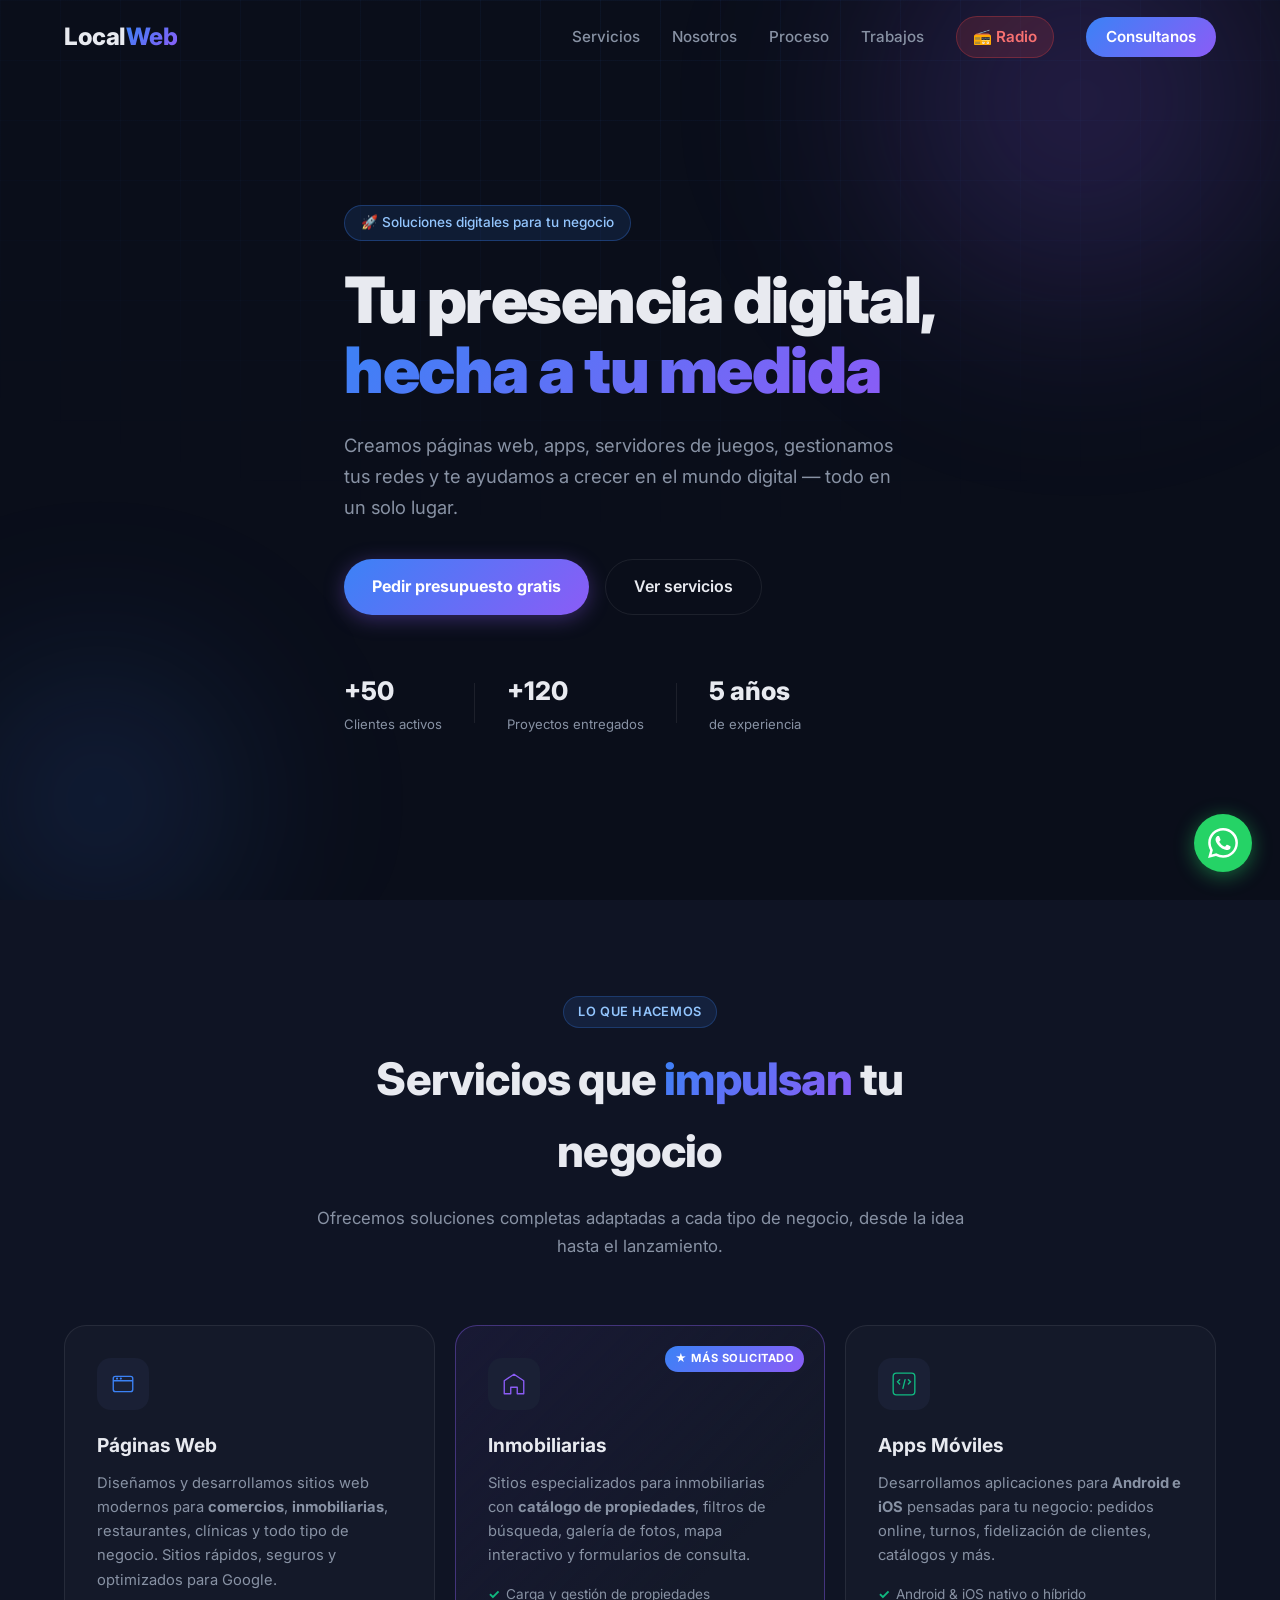
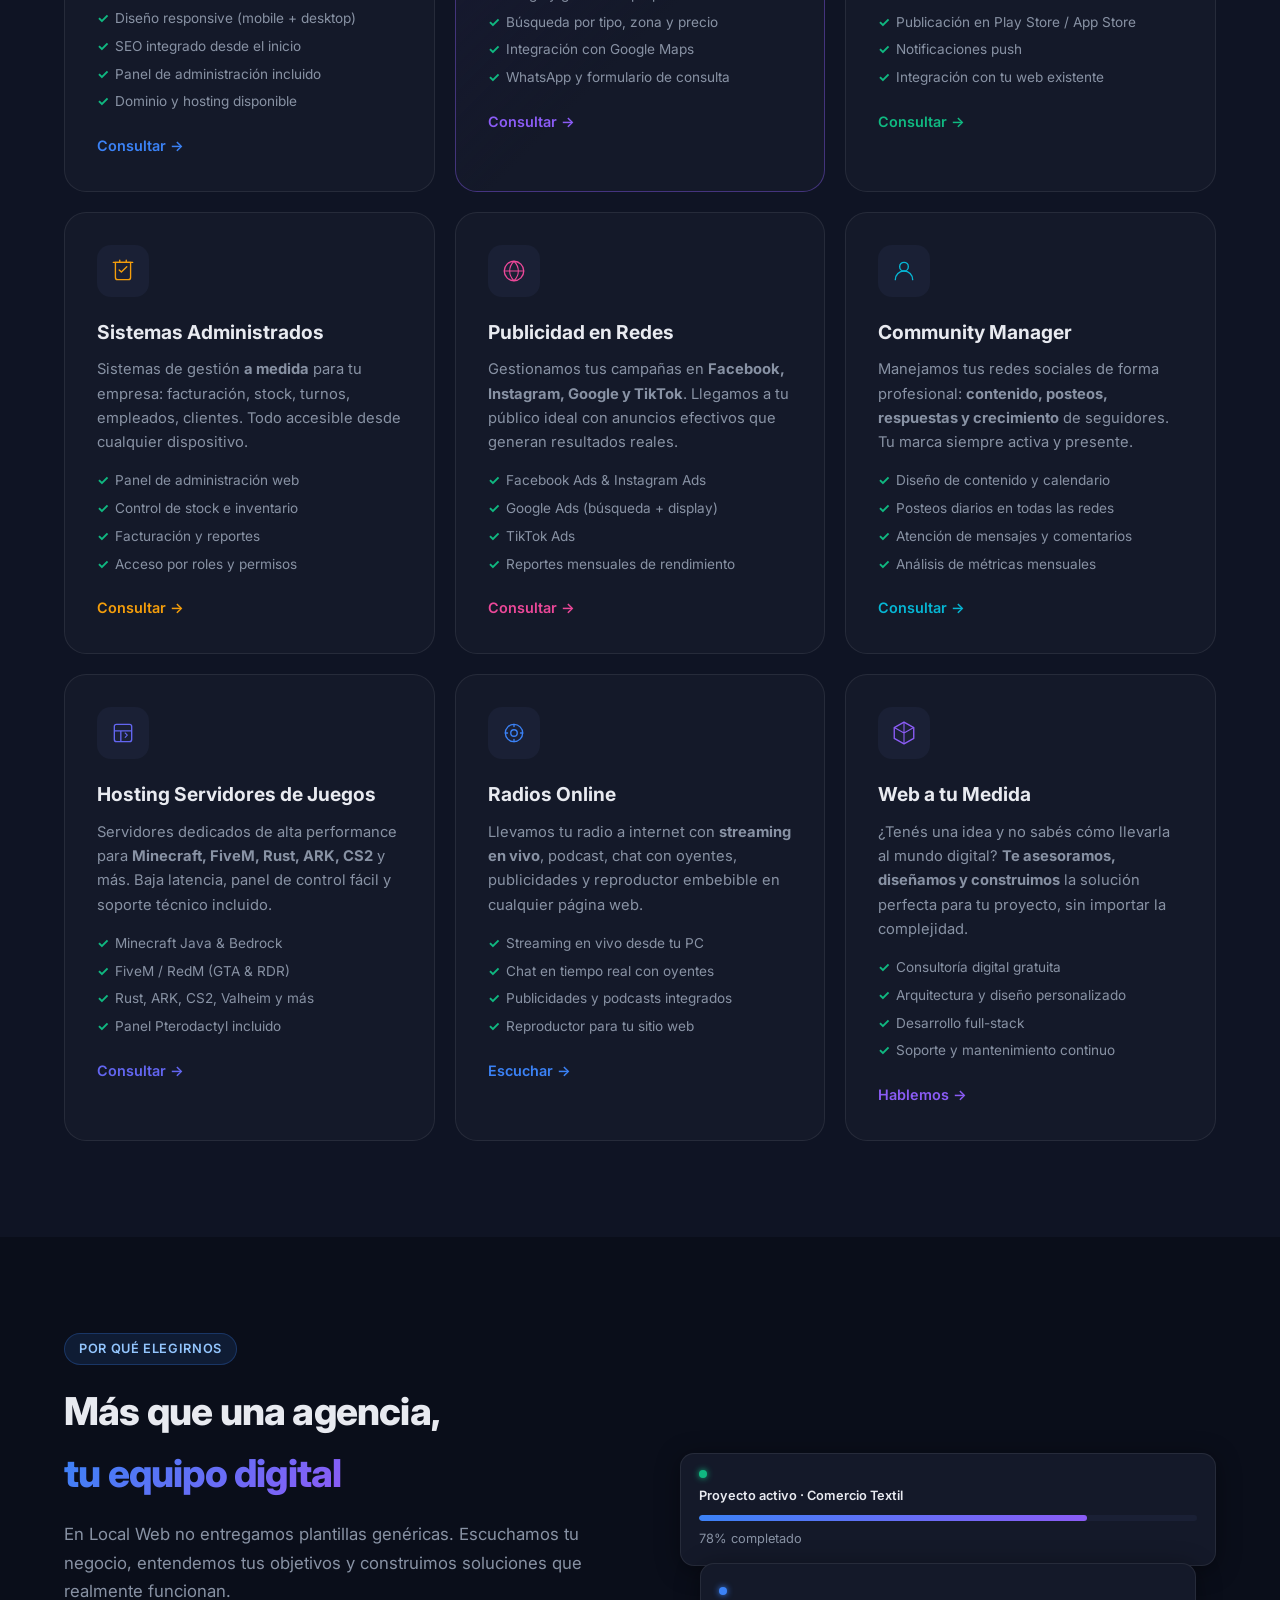
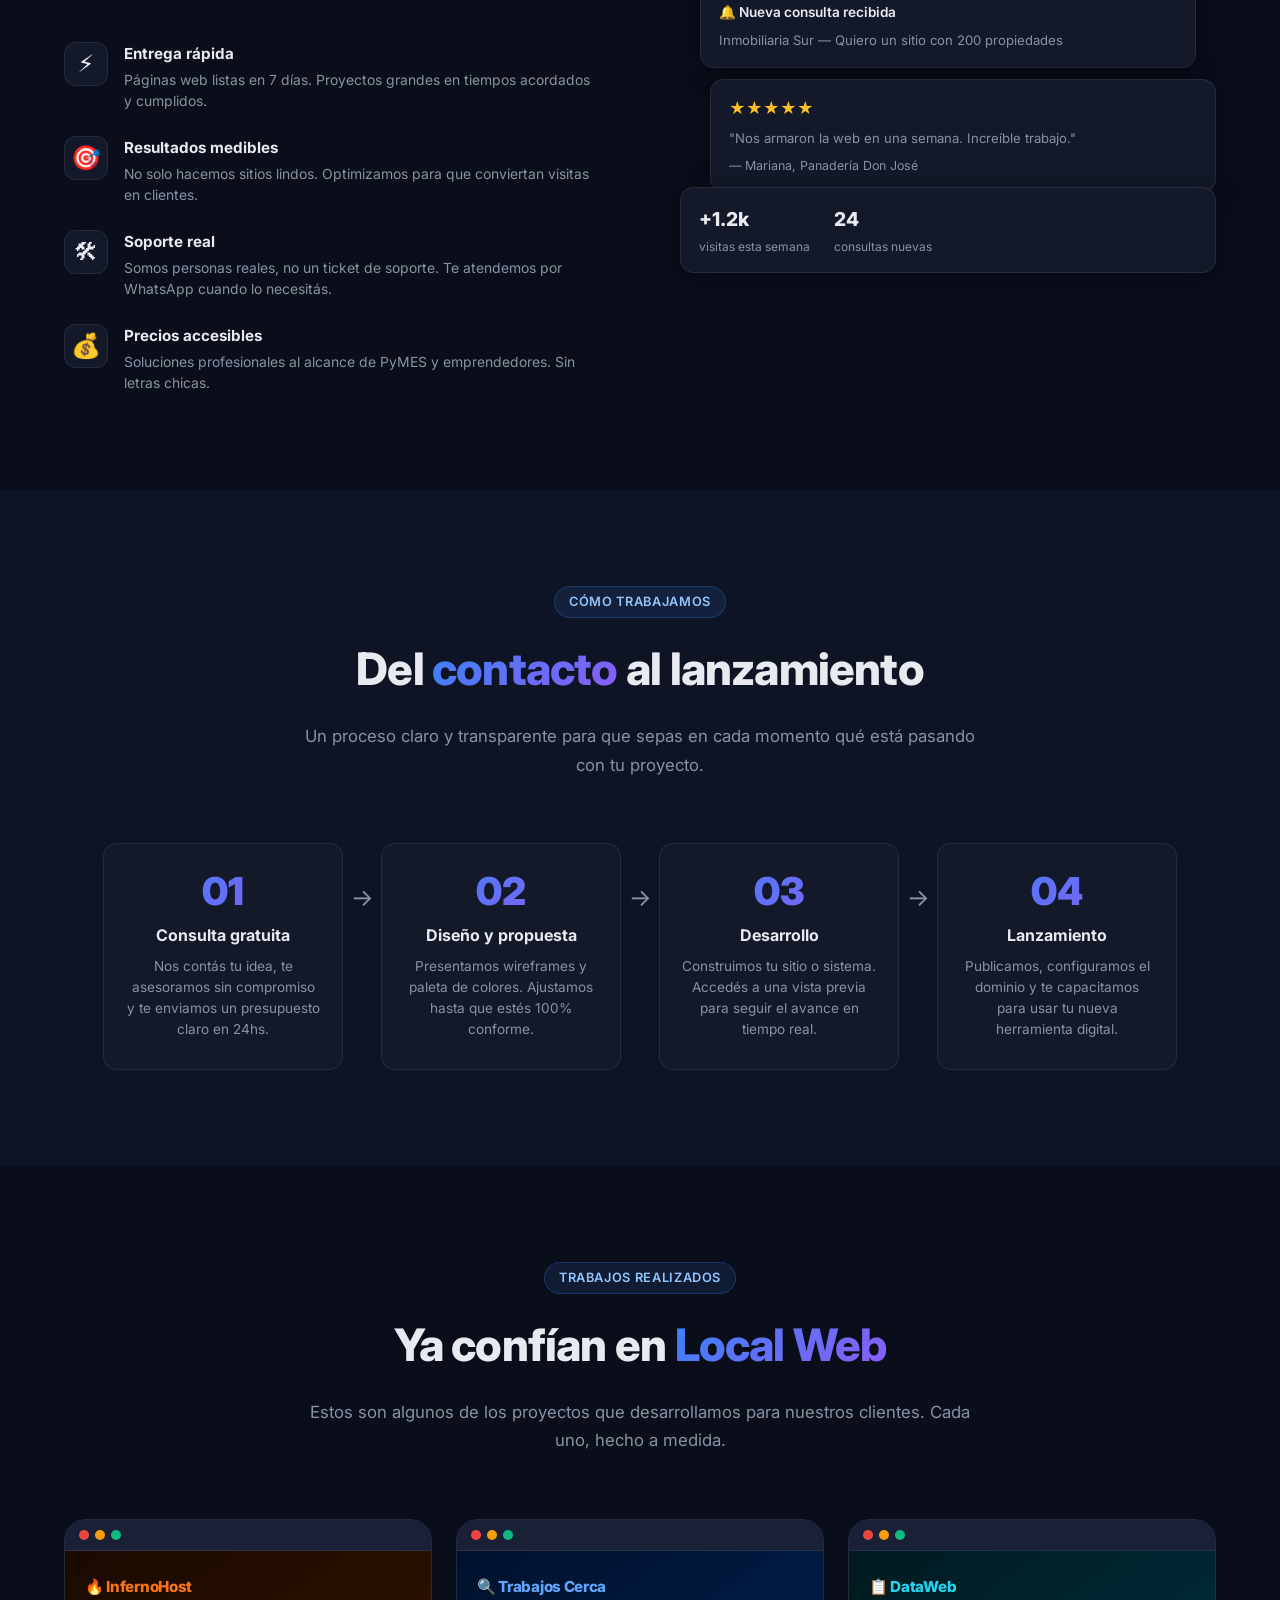
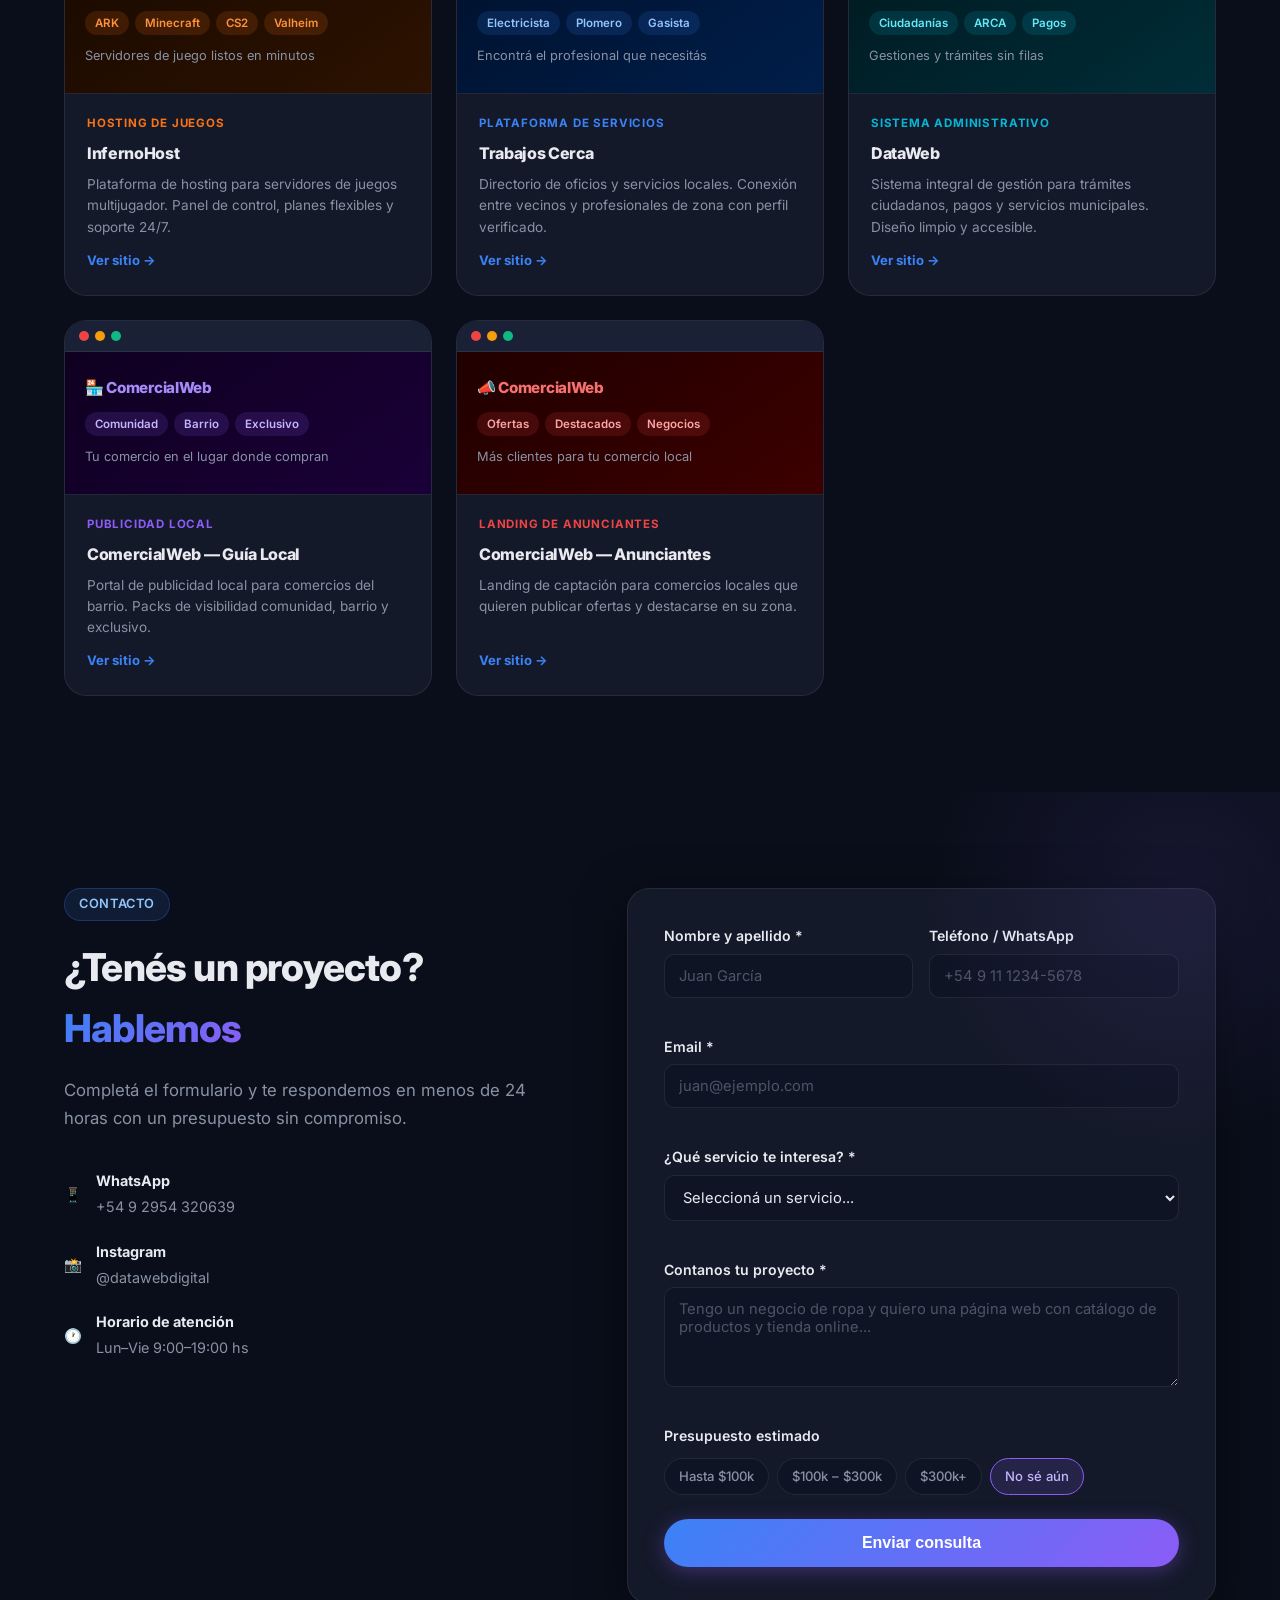
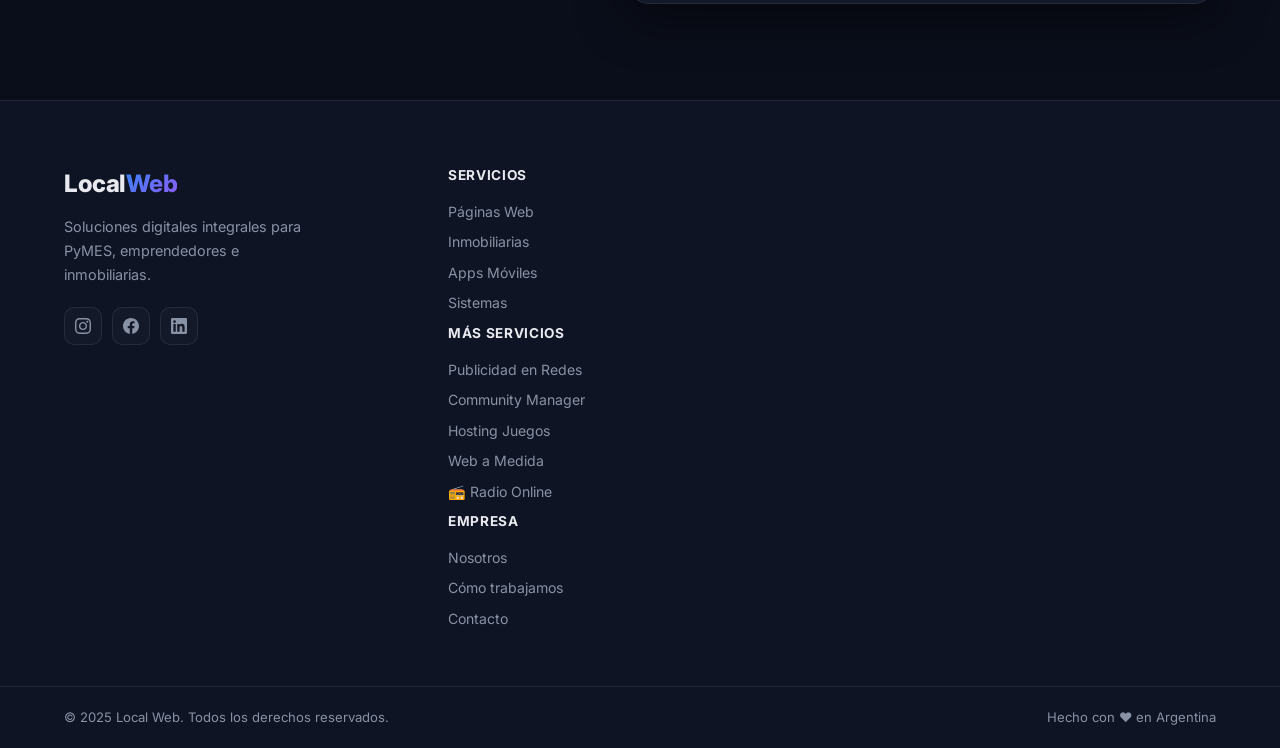
==== commit 597269a5: "feat: Radios Online — página radio + card en servicios + navbar" ====
--- a/index.html
+++ b/index.html
@@ -21,6 +21,8 @@
         <a href="#servicios">Servicios</a>
         <a href="#nosotros">Nosotros</a>
         <a href="#proceso">Proceso</a>
+        <a href="#clientes">Trabajos</a>
+        <a href="radios.html" class="btn-nav-radio">📻 Radio</a>
         <a href="#consulta" class="btn-nav">Consultanos</a>
       </nav>
       <button class="hamburger" id="hamburger" aria-label="Menú">
@@ -44,7 +46,7 @@
         te ayudamos a crecer en el mundo digital — todo en un solo lugar.
       </p>
       <div class="hero-cta">
-        <a href="#consulta" class="btn-primary">Pedir presupuesto gratis</a>
+        <a href="presupuesto.html" class="btn-primary">Pedir presupuesto gratis</a>
         <a href="#servicios" class="btn-ghost">Ver servicios</a>
       </div>
       <div class="hero-stats">
@@ -171,6 +173,21 @@
             <li>Panel Pterodactyl incluido</li>
           </ul>
           <a href="#consulta" class="service-cta">Consultar →</a>
+        </div>
+
+        <div class="service-card" data-color="blue">
+          <div class="service-icon">
+            <svg viewBox="0 0 48 48" fill="none"><circle cx="24" cy="24" r="16" stroke="currentColor" stroke-width="2.5"/><circle cx="24" cy="24" r="6" stroke="currentColor" stroke-width="2.5"/><path d="M24 8v4M24 36v4M8 24h4M36 24h4" stroke="currentColor" stroke-width="2.5" stroke-linecap="round"/></svg>
+          </div>
+          <h3>Radios Online</h3>
+          <p>Llevamos tu radio a internet con <strong>streaming en vivo</strong>, podcast, chat con oyentes, publicidades y reproductor embebible en cualquier página web.</p>
+          <ul class="service-features">
+            <li>Streaming en vivo desde tu PC</li>
+            <li>Chat en tiempo real con oyentes</li>
+            <li>Publicidades y podcasts integrados</li>
+            <li>Reproductor para tu sitio web</li>
+          </ul>
+          <a href="radios.html" class="service-cta">Escuchar →</a>
         </div>
 
         <div class="service-card card-web-medida" data-color="gradient">
@@ -291,6 +308,115 @@
           <h4>Lanzamiento</h4>
           <p>Publicamos, configuramos el dominio y te capacitamos para usar tu nueva herramienta digital.</p>
         </div>
+      </div>
+    </div>
+  </section>
+
+  <!-- ══ CLIENTES / PORTFOLIO ══ -->
+  <section class="section clientes" id="clientes">
+    <div class="container">
+      <div class="section-header">
+        <span class="section-tag">Trabajos realizados</span>
+        <h2>Ya confían en <span class="gradient-text">Local Web</span></h2>
+        <p>Estos son algunos de los proyectos que desarrollamos para nuestros clientes. Cada uno, hecho a medida.</p>
+      </div>
+      <div class="portfolio-grid">
+
+        <a href="https://infernohost-web.vercel.app/#app-download" target="_blank" rel="noopener" class="portfolio-card" data-brand="inferno">
+          <div class="portfolio-mockup">
+            <div class="mockup-bar"><span></span><span></span><span></span></div>
+            <div class="mockup-content inferno-mock">
+              <div class="mock-logo">🔥 InfernoHost</div>
+              <div class="mock-pills">
+                <span>ARK</span><span>Minecraft</span><span>CS2</span><span>Valheim</span>
+              </div>
+              <div class="mock-tagline">Servidores de juego listos en minutos</div>
+            </div>
+          </div>
+          <div class="portfolio-info">
+            <span class="portfolio-tag" style="--tag-color:#f97316">Hosting de Juegos</span>
+            <h4>InfernoHost</h4>
+            <p>Plataforma de hosting para servidores de juegos multijugador. Panel de control, planes flexibles y soporte 24/7.</p>
+            <span class="portfolio-link">Ver sitio →</span>
+          </div>
+        </a>
+
+        <a href="https://www.trabajoscerca.com.ar" target="_blank" rel="noopener" class="portfolio-card" data-brand="trabajos">
+          <div class="portfolio-mockup">
+            <div class="mockup-bar"><span></span><span></span><span></span></div>
+            <div class="mockup-content trabajos-mock">
+              <div class="mock-logo">🔍 Trabajos Cerca</div>
+              <div class="mock-pills">
+                <span>Electricista</span><span>Plomero</span><span>Gasista</span>
+              </div>
+              <div class="mock-tagline">Encontrá el profesional que necesitás</div>
+            </div>
+          </div>
+          <div class="portfolio-info">
+            <span class="portfolio-tag" style="--tag-color:#3b82f6">Plataforma de Servicios</span>
+            <h4>Trabajos Cerca</h4>
+            <p>Directorio de oficios y servicios locales. Conexión entre vecinos y profesionales de zona con perfil verificado.</p>
+            <span class="portfolio-link">Ver sitio →</span>
+          </div>
+        </a>
+
+        <a href="https://datawebgames-jpg.github.io/dataweb/index.html#inicio" target="_blank" rel="noopener" class="portfolio-card" data-brand="dataweb">
+          <div class="portfolio-mockup">
+            <div class="mockup-bar"><span></span><span></span><span></span></div>
+            <div class="mockup-content dataweb-mock">
+              <div class="mock-logo">📋 DataWeb</div>
+              <div class="mock-pills">
+                <span>Ciudadanías</span><span>ARCA</span><span>Pagos</span>
+              </div>
+              <div class="mock-tagline">Gestiones y trámites sin filas</div>
+            </div>
+          </div>
+          <div class="portfolio-info">
+            <span class="portfolio-tag" style="--tag-color:#06b6d4">Sistema Administrativo</span>
+            <h4>DataWeb</h4>
+            <p>Sistema integral de gestión para trámites ciudadanos, pagos y servicios municipales. Diseño limpio y accesible.</p>
+            <span class="portfolio-link">Ver sitio →</span>
+          </div>
+        </a>
+
+        <a href="https://comercialweb-azure.vercel.app/" target="_blank" rel="noopener" class="portfolio-card" data-brand="comercial1">
+          <div class="portfolio-mockup">
+            <div class="mockup-bar"><span></span><span></span><span></span></div>
+            <div class="mockup-content comercial1-mock">
+              <div class="mock-logo">🏪 ComercialWeb</div>
+              <div class="mock-pills">
+                <span>Comunidad</span><span>Barrio</span><span>Exclusivo</span>
+              </div>
+              <div class="mock-tagline">Tu comercio en el lugar donde compran</div>
+            </div>
+          </div>
+          <div class="portfolio-info">
+            <span class="portfolio-tag" style="--tag-color:#8b5cf6">Publicidad Local</span>
+            <h4>ComercialWeb — Guía Local</h4>
+            <p>Portal de publicidad local para comercios del barrio. Packs de visibilidad comunidad, barrio y exclusivo.</p>
+            <span class="portfolio-link">Ver sitio →</span>
+          </div>
+        </a>
+
+        <a href="https://comercialweb-azure.vercel.app/" target="_blank" rel="noopener" class="portfolio-card" data-brand="comercial2">
+          <div class="portfolio-mockup">
+            <div class="mockup-bar"><span></span><span></span><span></span></div>
+            <div class="mockup-content comercial2-mock">
+              <div class="mock-logo">📣 ComercialWeb</div>
+              <div class="mock-pills">
+                <span>Ofertas</span><span>Destacados</span><span>Negocios</span>
+              </div>
+              <div class="mock-tagline">Más clientes para tu comercio local</div>
+            </div>
+          </div>
+          <div class="portfolio-info">
+            <span class="portfolio-tag" style="--tag-color:#ef4444">Landing de Anunciantes</span>
+            <h4>ComercialWeb — Anunciantes</h4>
+            <p>Landing de captación para comercios locales que quieren publicar ofertas y destacarse en su zona.</p>
+            <span class="portfolio-link">Ver sitio →</span>
+          </div>
+        </a>
+
       </div>
     </div>
   </section>
@@ -423,6 +549,7 @@
           <a href="#servicios">Community Manager</a>
           <a href="#servicios">Hosting Juegos</a>
           <a href="#servicios">Web a Medida</a>
+          <a href="radios.html">📻 Radio Online</a>
         </div>
         <div class="footer-col">
           <h5>Empresa</h5>
--- a/styles.css
+++ b/styles.css
@@ -102,6 +102,17 @@
 }
 .btn-nav:hover { opacity: 0.9; transform: translateY(-1px); }
 
+.btn-nav-radio {
+  background: rgba(239,68,68,0.15) !important;
+  color: #f87171 !important;
+  padding: 8px 16px;
+  border-radius: 50px;
+  font-weight: 600 !important;
+  border: 1px solid rgba(239,68,68,0.3);
+  transition: background 0.2s, transform 0.2s !important;
+}
+.btn-nav-radio:hover { background: rgba(239,68,68,0.28) !important; transform: translateY(-1px); }
+
 .hamburger {
   display: none;
   flex-direction: column;
@@ -856,3 +867,146 @@
   0%, 100% { box-shadow: 0 4px 20px rgba(37,211,102,0.45); }
   50%       { box-shadow: 0 4px 32px rgba(37,211,102,0.75), 0 0 0 8px rgba(37,211,102,0.1); }
 }
+
+/* ══ PORTFOLIO / CLIENTES ══ */
+.portfolio-grid {
+  display: grid;
+  grid-template-columns: repeat(auto-fill, minmax(300px, 1fr));
+  gap: 24px;
+  margin-top: 20px;
+}
+
+.portfolio-card {
+  background: var(--surface);
+  border: 1px solid var(--border);
+  border-radius: var(--radius-lg);
+  overflow: hidden;
+  text-decoration: none;
+  color: inherit;
+  display: flex;
+  flex-direction: column;
+  transition: transform 0.25s, box-shadow 0.25s, border-color 0.25s;
+}
+.portfolio-card:hover {
+  transform: translateY(-6px);
+  box-shadow: var(--shadow-lg);
+  border-color: rgba(139,92,246,0.35);
+}
+
+/* Mockup browser preview */
+.portfolio-mockup {
+  background: var(--bg2);
+  border-bottom: 1px solid var(--border);
+  overflow: hidden;
+}
+.mockup-bar {
+  display: flex;
+  gap: 6px;
+  padding: 10px 14px;
+  background: var(--surface2);
+  border-bottom: 1px solid var(--border);
+}
+.mockup-bar span {
+  width: 10px;
+  height: 10px;
+  border-radius: 50%;
+  background: var(--border);
+}
+.mockup-bar span:nth-child(1) { background: #ef4444; }
+.mockup-bar span:nth-child(2) { background: #f59e0b; }
+.mockup-bar span:nth-child(3) { background: #10b981; }
+
+.mockup-content {
+  padding: 24px 20px 28px;
+  display: flex;
+  flex-direction: column;
+  gap: 12px;
+  min-height: 130px;
+}
+.mock-logo {
+  font-size: .95rem;
+  font-weight: 800;
+  letter-spacing: -.02em;
+}
+.mock-pills {
+  display: flex;
+  flex-wrap: wrap;
+  gap: 6px;
+}
+.mock-pills span {
+  font-size: .72rem;
+  font-weight: 600;
+  padding: 3px 10px;
+  border-radius: 50px;
+  background: rgba(255,255,255,0.08);
+  color: var(--text-muted);
+}
+.mock-tagline {
+  font-size: .8rem;
+  color: var(--text-muted);
+  line-height: 1.4;
+}
+
+/* Brand themes for mockup */
+.inferno-mock   { background: linear-gradient(145deg, #1a0a00 0%, #2d1200 100%); }
+.inferno-mock .mock-logo { color: #f97316; }
+.inferno-mock .mock-pills span { background: rgba(249,115,22,0.15); color: #fb923c; }
+
+.trabajos-mock  { background: linear-gradient(145deg, #00112d 0%, #001e4a 100%); }
+.trabajos-mock .mock-logo { color: #60a5fa; }
+.trabajos-mock .mock-pills span { background: rgba(59,130,246,0.15); color: #93c5fd; }
+
+.dataweb-mock   { background: linear-gradient(145deg, #001a20 0%, #002d38 100%); }
+.dataweb-mock .mock-logo { color: #22d3ee; }
+.dataweb-mock .mock-pills span { background: rgba(6,182,212,0.15); color: #67e8f9; }
+
+.comercial1-mock { background: linear-gradient(145deg, #0f0020 0%, #1a0038 100%); }
+.comercial1-mock .mock-logo { color: #a78bfa; }
+.comercial1-mock .mock-pills span { background: rgba(139,92,246,0.15); color: #c4b5fd; }
+
+.comercial2-mock { background: linear-gradient(145deg, #200000 0%, #3d0000 100%); }
+.comercial2-mock .mock-logo { color: #f87171; }
+.comercial2-mock .mock-pills span { background: rgba(239,68,68,0.15); color: #fca5a5; }
+
+/* Card info */
+.portfolio-info {
+  padding: 20px 22px 24px;
+  display: flex;
+  flex-direction: column;
+  gap: 8px;
+  flex: 1;
+}
+.portfolio-tag {
+  font-size: .72rem;
+  font-weight: 700;
+  text-transform: uppercase;
+  letter-spacing: .07em;
+  color: var(--tag-color, var(--purple));
+}
+.portfolio-info h4 {
+  font-size: 1rem;
+  font-weight: 800;
+  letter-spacing: -.02em;
+  margin: 0;
+}
+.portfolio-info p {
+  font-size: .85rem;
+  color: var(--text-muted);
+  line-height: 1.55;
+  flex: 1;
+}
+.portfolio-link {
+  font-size: .82rem;
+  font-weight: 700;
+  color: var(--blue);
+  margin-top: 4px;
+  transition: color 0.2s;
+}
+.portfolio-card:hover .portfolio-link { color: var(--purple); }
+
+@media (max-width: 768px) {
+  .portfolio-grid { grid-template-columns: 1fr 1fr; gap: 16px; }
+}
+@media (max-width: 540px) {
+  .portfolio-grid { grid-template-columns: 1fr; }
+}
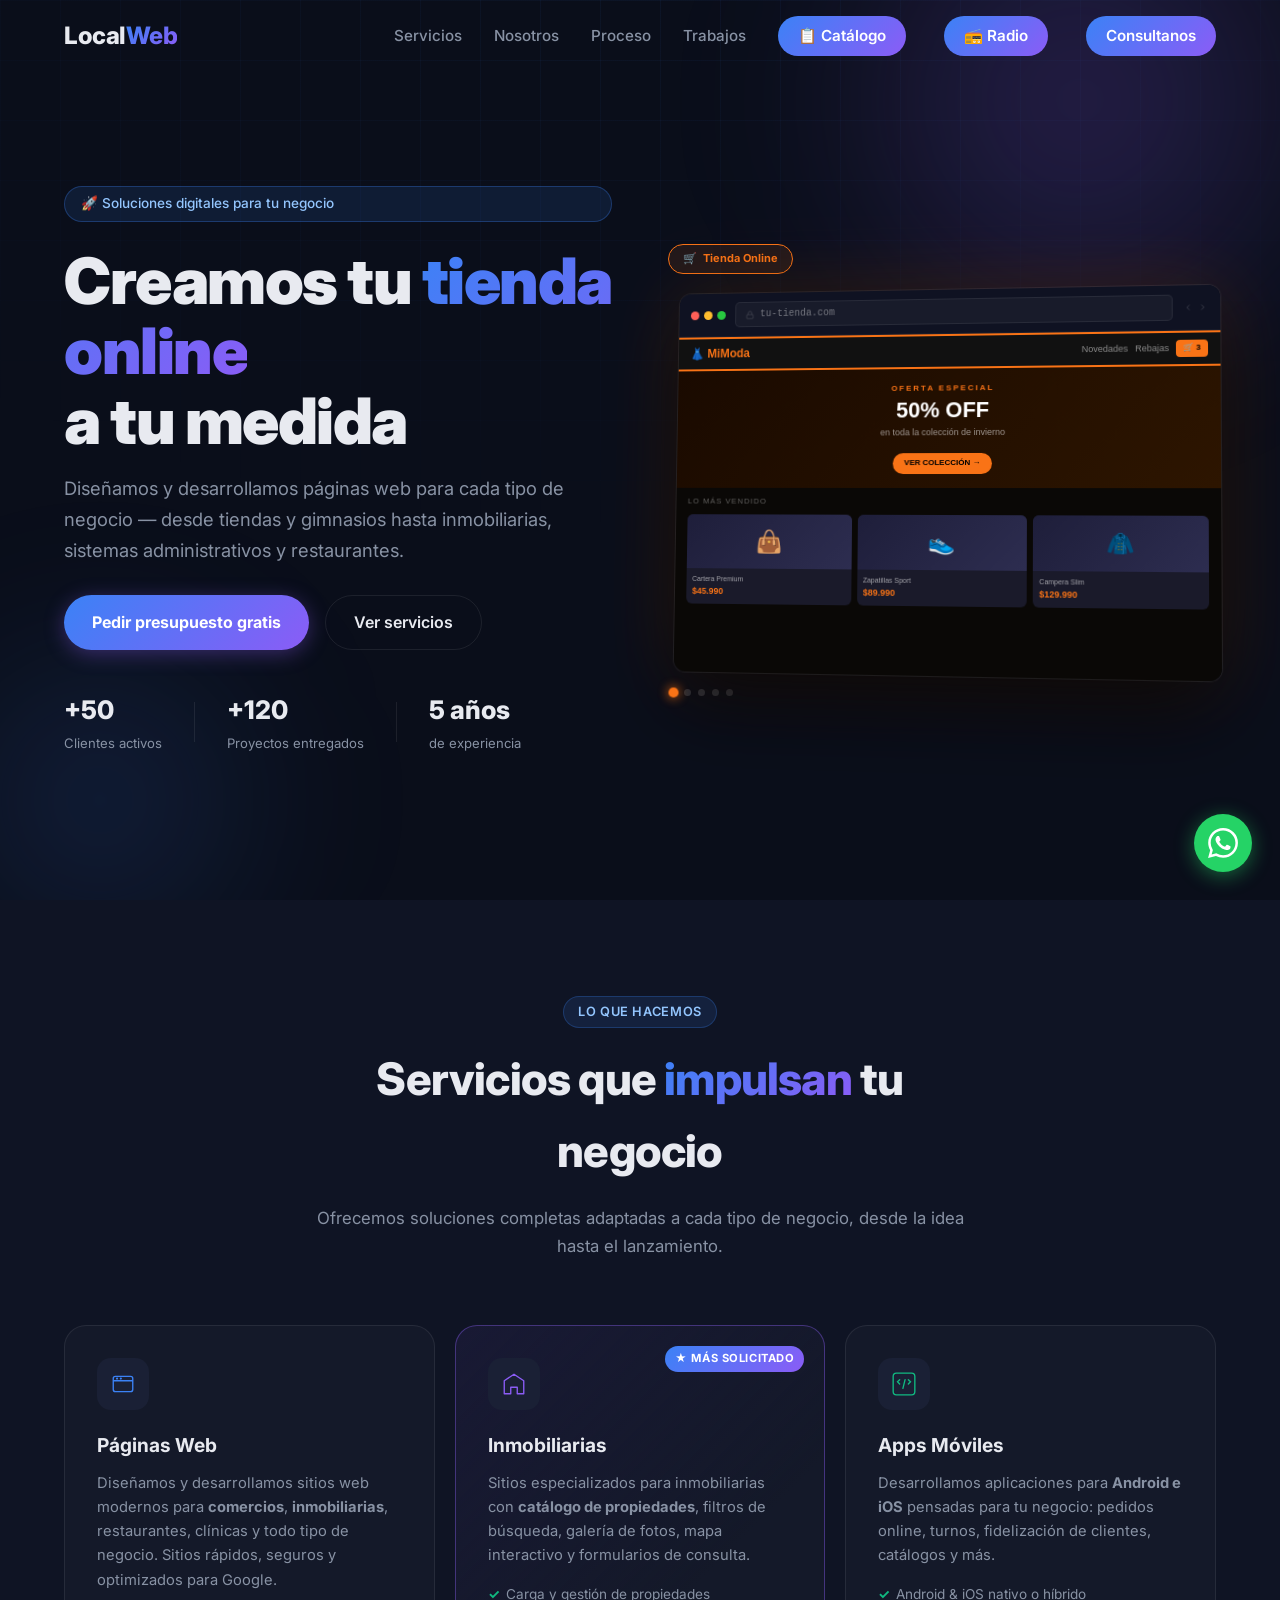
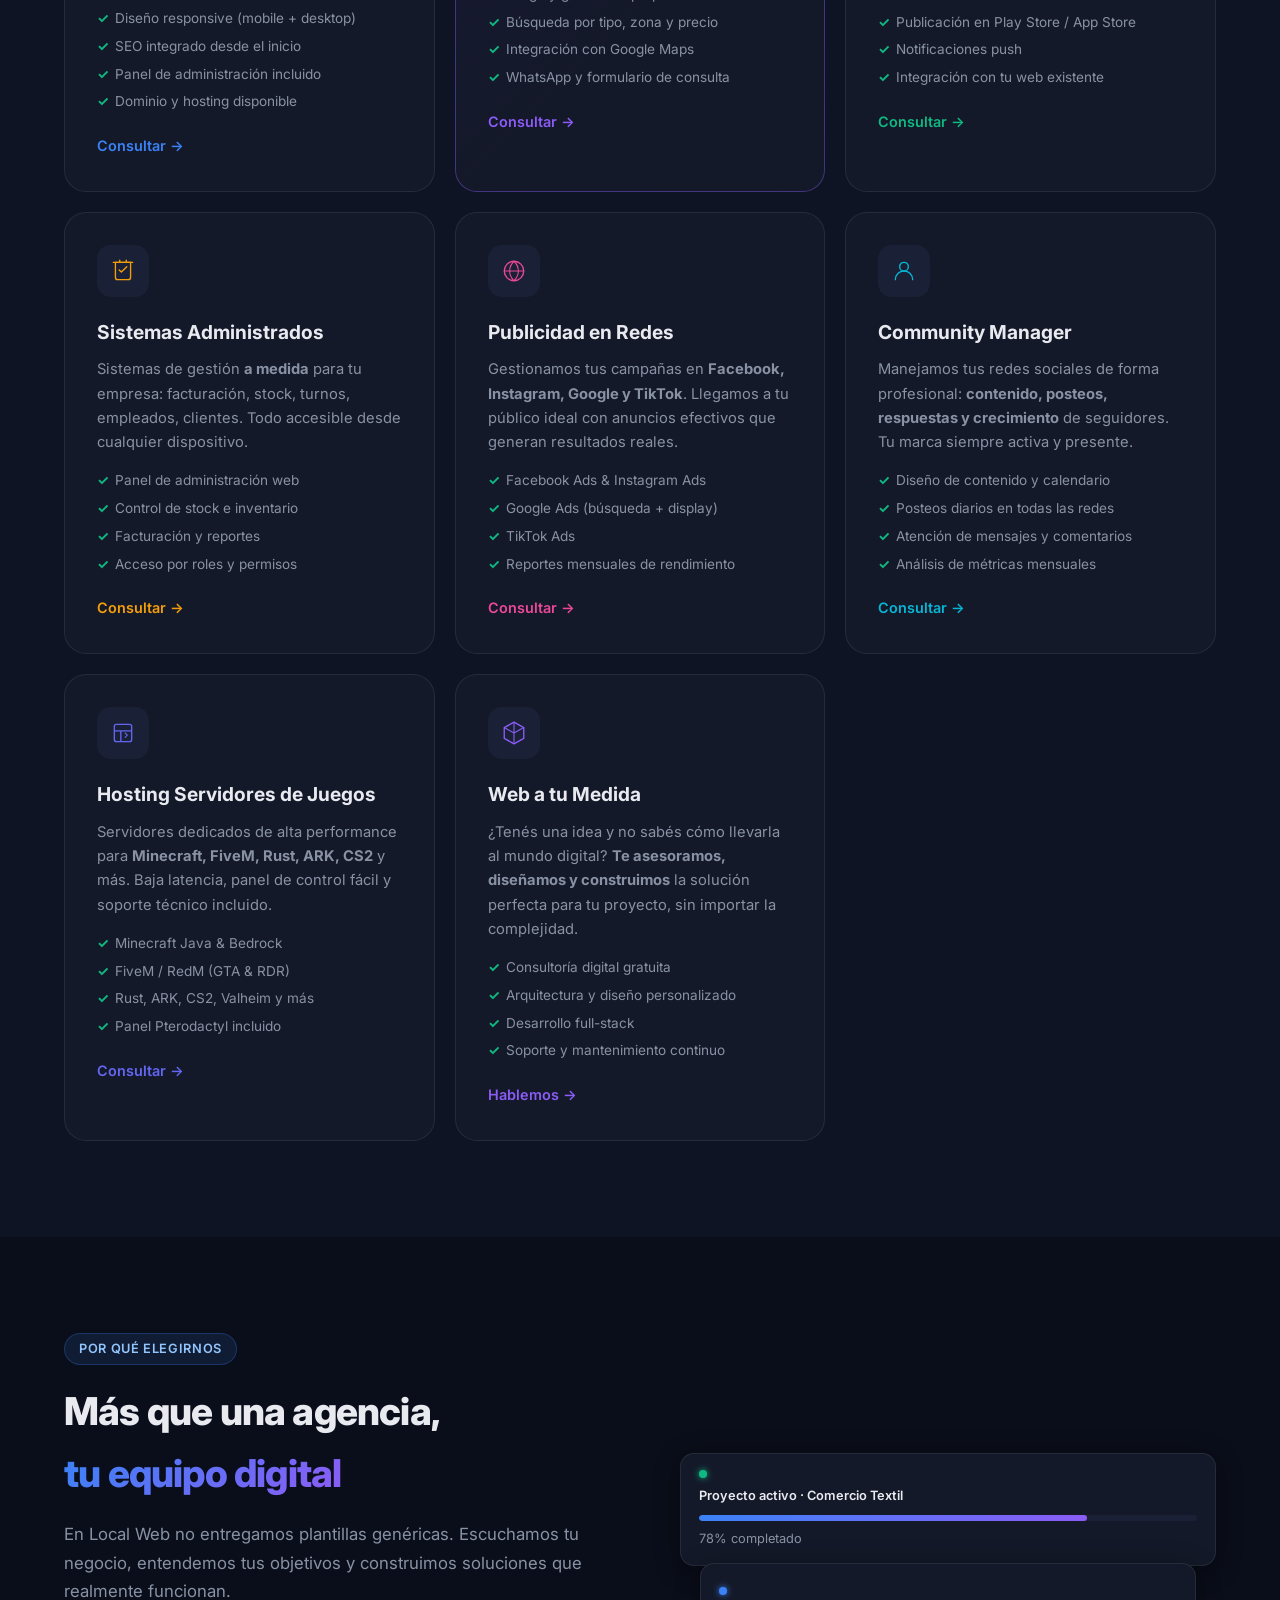
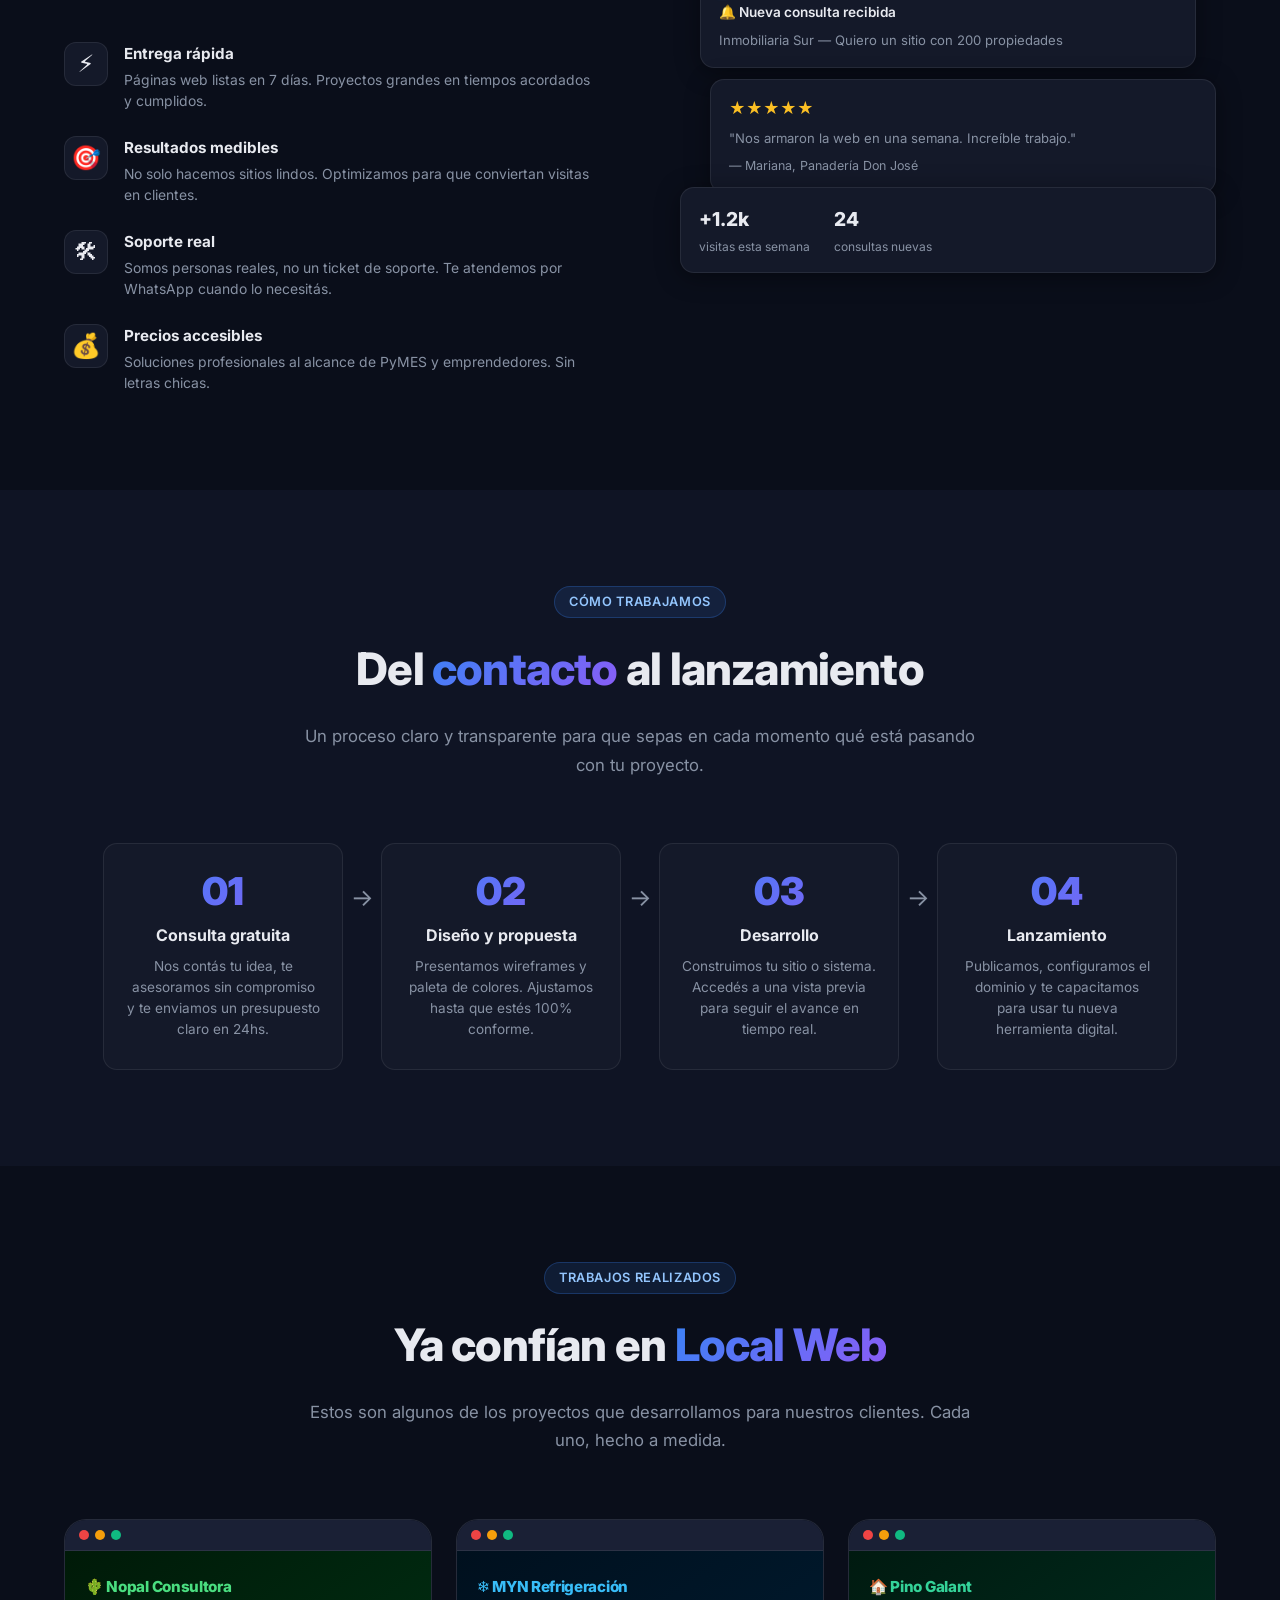
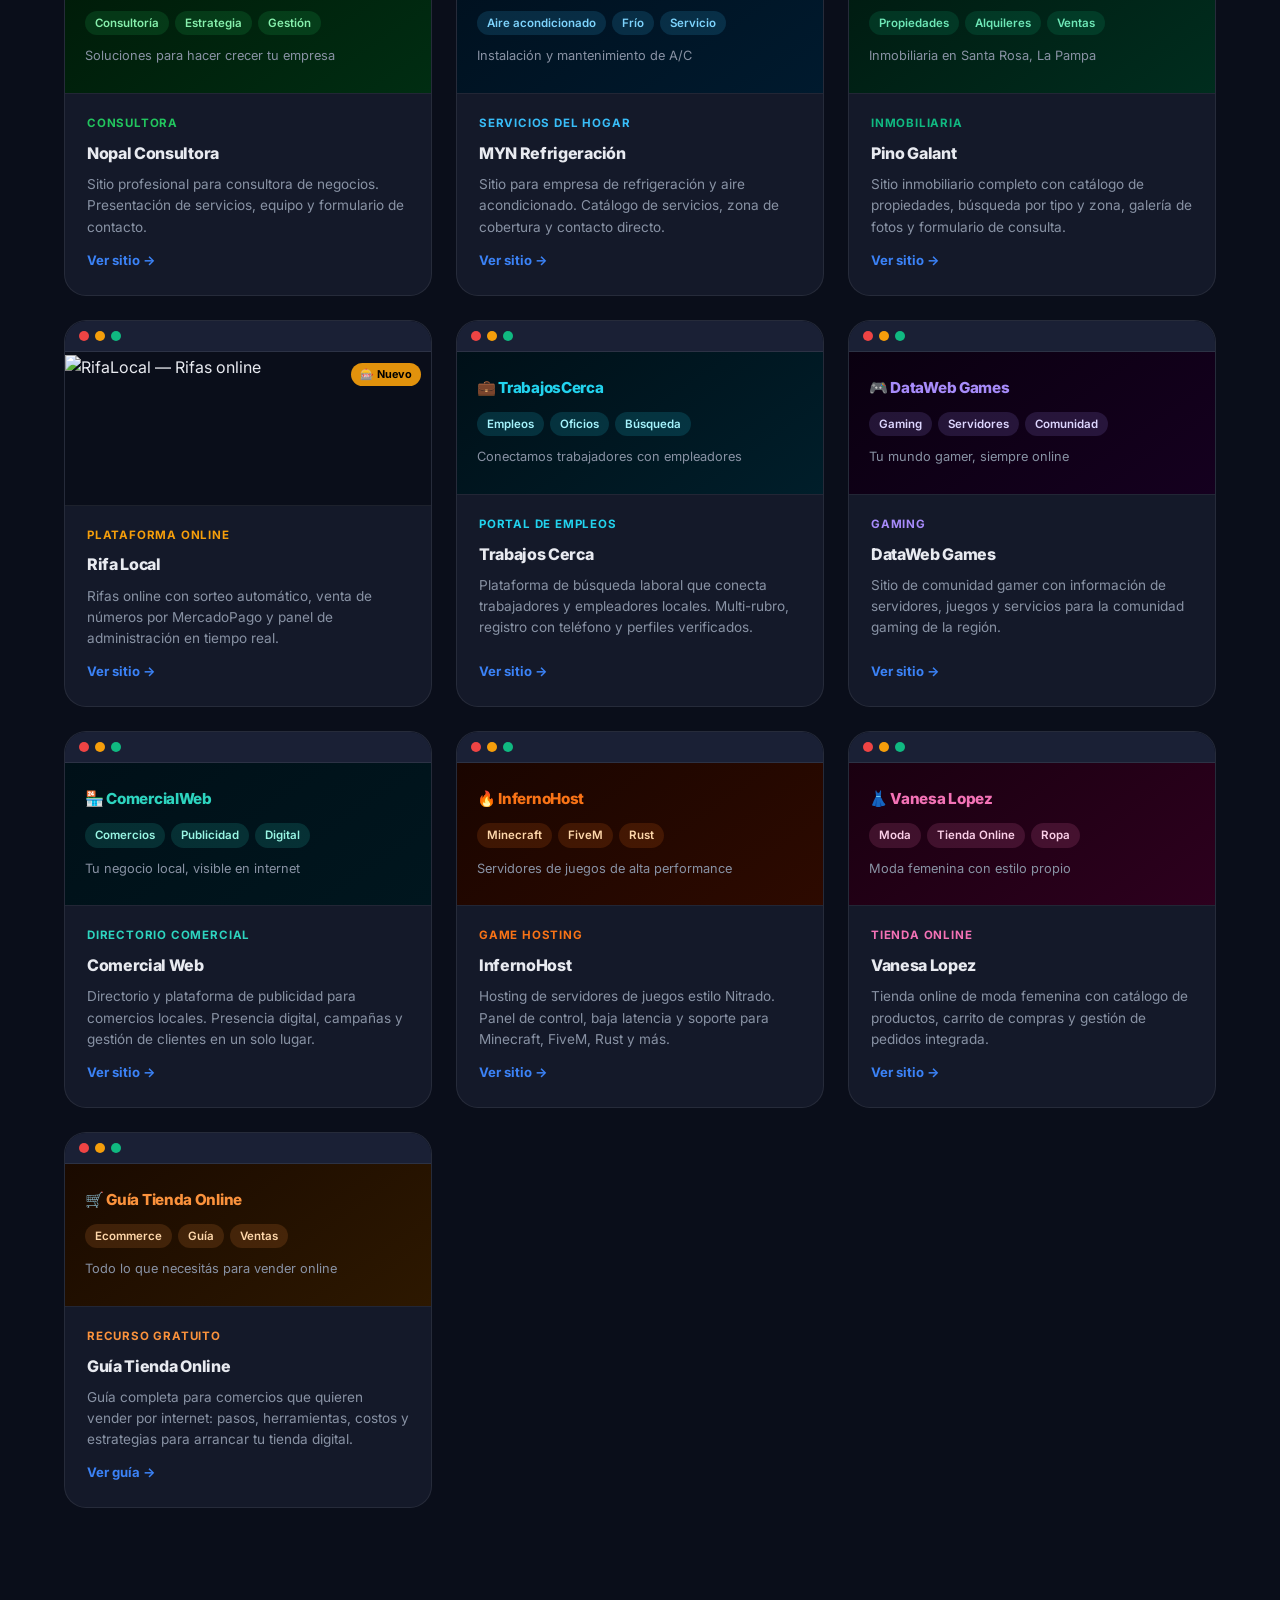
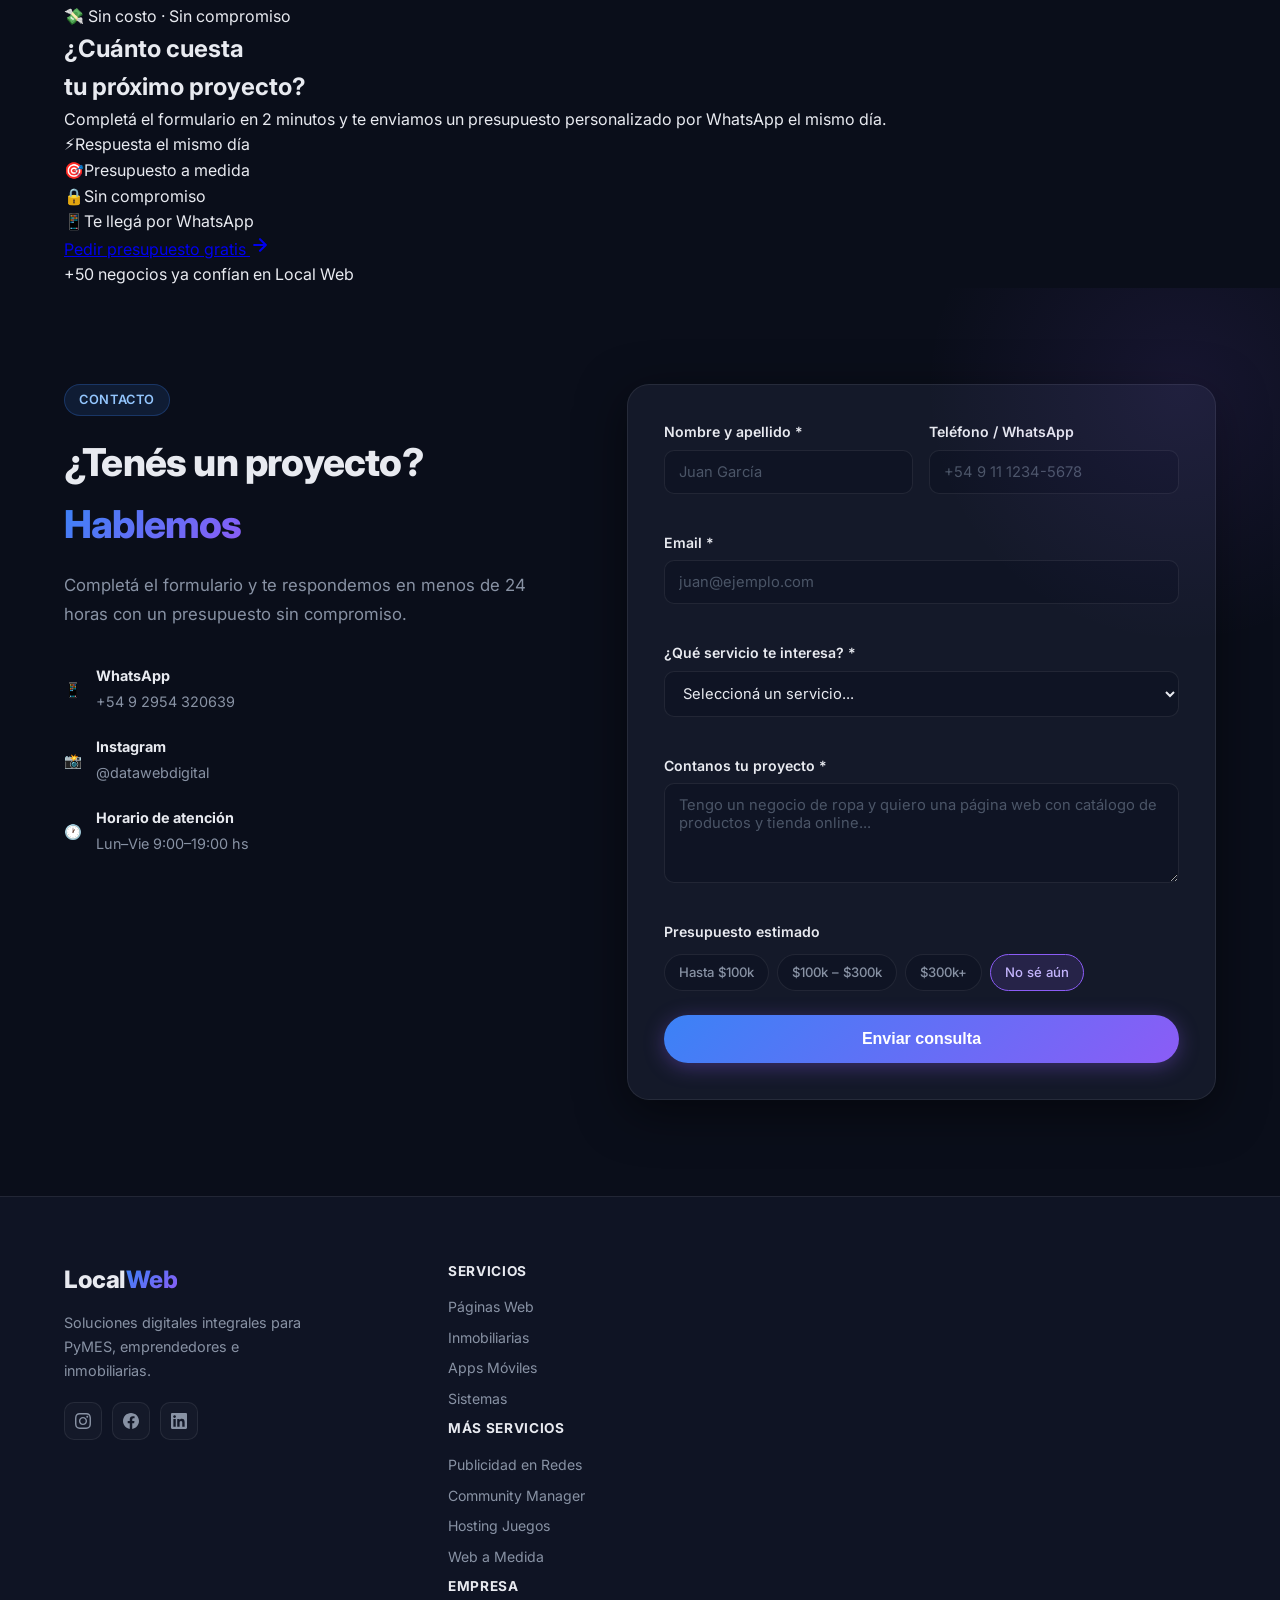
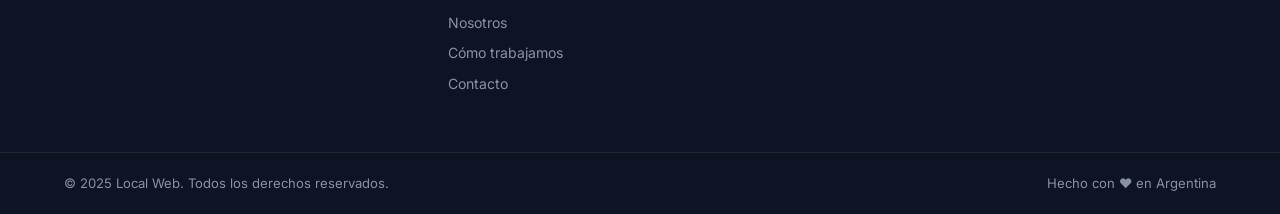
==== commit 4bd7413d: "feat: catalogo de soluciones con iframes reales, popup WhatsApp y sin precios - Agrega catalogo.html" ====
--- a/index.html
+++ b/index.html
@@ -5,6 +5,7 @@
   <meta name="viewport" content="width=device-width, initial-scale=1.0" />
   <meta name="description" content="Local Web — Diseño web, hosting de juegos, publicidad en redes, community manager, apps y sistemas a medida para tu negocio." />
   <title>Local Web | Soluciones Digitales Integrales</title>
+  <link rel="icon" type="image/svg+xml" href="favicon.svg" />
   <link rel="stylesheet" href="styles.css" />
   <link rel="preconnect" href="https://fonts.googleapis.com" />
   <link href="https://fonts.googleapis.com/css2?family=Inter:wght@300;400;500;600;700;800;900&display=swap" rel="stylesheet" />
@@ -22,7 +23,8 @@
         <a href="#nosotros">Nosotros</a>
         <a href="#proceso">Proceso</a>
         <a href="#clientes">Trabajos</a>
-        <a href="radios.html" class="btn-nav-radio">📻 Radio</a>
+        <a href="/catalogo" class="btn-nav" style="background:linear-gradient(135deg,#10b981,#059669);margin-right:6px">📋 Catálogo</a>
+        <a href="/radios" class="btn-nav" style="background:linear-gradient(135deg,#6366f1,#8b5cf6);margin-right:6px">📻 Radio</a>
         <a href="#consulta" class="btn-nav">Consultanos</a>
       </nav>
       <button class="hamburger" id="hamburger" aria-label="Menú">
@@ -31,31 +33,57 @@
     </div>
   </header>
 
-  <!-- ══ HERO ══ -->
-  <section class="hero">
+  <!-- ══ HERO DINÁMICO ══ -->
+  <section class="hero hero-dyn">
     <div class="hero-bg">
       <div class="hero-orb orb1"></div>
       <div class="hero-orb orb2"></div>
       <div class="hero-grid"></div>
     </div>
-    <div class="container hero-content">
-      <span class="hero-badge">🚀 Soluciones digitales para tu negocio</span>
-      <h1>Tu presencia digital,<br /><span class="gradient-text">hecha a tu medida</span></h1>
-      <p class="hero-sub">
-        Creamos páginas web, apps, servidores de juegos, gestionamos tus redes y
-        te ayudamos a crecer en el mundo digital — todo en un solo lugar.
-      </p>
-      <div class="hero-cta">
-        <a href="presupuesto.html" class="btn-primary">Pedir presupuesto gratis</a>
-        <a href="#servicios" class="btn-ghost">Ver servicios</a>
-      </div>
-      <div class="hero-stats">
-        <div class="stat"><strong>+50</strong><span>Clientes activos</span></div>
-        <div class="stat-divider"></div>
-        <div class="stat"><strong>+120</strong><span>Proyectos entregados</span></div>
-        <div class="stat-divider"></div>
-        <div class="stat"><strong>5 años</strong><span>de experiencia</span></div>
-      </div>
+    <div class="container hero-dyn-wrap">
+
+      <!-- TEXTO -->
+      <div class="hero-dyn-text">
+        <span class="hero-badge">🚀 Soluciones digitales para tu negocio</span>
+        <h1>Creamos tu <span class="gradient-text" id="hdmSiteType">tienda online</span><br>a tu medida</h1>
+        <p class="hero-sub">Diseñamos y desarrollamos páginas web para cada tipo de negocio — desde tiendas y gimnasios hasta inmobiliarias, sistemas administrativos y restaurantes.</p>
+        <div class="hero-cta">
+          <a href="presupuesto.html" class="btn-primary">Pedir presupuesto gratis</a>
+          <a href="#servicios" class="btn-ghost">Ver servicios</a>
+        </div>
+        <div class="hero-stats">
+          <div class="stat"><strong>+50</strong><span>Clientes activos</span></div>
+          <div class="stat-divider"></div>
+          <div class="stat"><strong>+120</strong><span>Proyectos entregados</span></div>
+          <div class="stat-divider"></div>
+          <div class="stat"><strong>5 años</strong><span>de experiencia</span></div>
+        </div>
+      </div>
+
+      <!-- MOCKUP ANIMADO -->
+      <div class="hero-dyn-right">
+        <div class="hdm-type-pill" id="hdmTypePill">
+          <span id="hdmPillIcon">🛒</span>
+          <span id="hdmPillText">Tienda Online</span>
+        </div>
+        <div class="hdm-browser" id="hdmBrowser">
+          <div class="hdm-chrome">
+            <div class="hdm-win-dots"><span></span><span></span><span></span></div>
+            <div class="hdm-url-bar">
+              <svg width="9" height="9" viewBox="0 0 24 24" fill="none" stroke="currentColor" stroke-width="2.5"><rect x="3" y="11" width="18" height="11" rx="2"/><path d="M7 11V7a5 5 0 0110 0v4"/></svg>
+              <span id="hdmUrlText">tu-tienda.com</span>
+            </div>
+            <div class="hdm-chrome-actions">
+              <svg width="10" height="10" viewBox="0 0 24 24" fill="none" stroke="currentColor" stroke-width="2"><polyline points="15,18 9,12 15,6"/></svg>
+              <svg width="10" height="10" viewBox="0 0 24 24" fill="none" stroke="currentColor" stroke-width="2"><polyline points="9,18 15,12 9,6"/></svg>
+            </div>
+          </div>
+          <div class="hdm-progress-bar"><div class="hdm-progress-fill" id="hdmProgressFill"></div></div>
+          <div class="hdm-screen" id="hdmScreen"></div>
+        </div>
+        <div class="hdm-dots-nav" id="hdmDotsNav"></div>
+      </div>
+
     </div>
   </section>
 
@@ -173,21 +201,6 @@
             <li>Panel Pterodactyl incluido</li>
           </ul>
           <a href="#consulta" class="service-cta">Consultar →</a>
-        </div>
-
-        <div class="service-card" data-color="blue">
-          <div class="service-icon">
-            <svg viewBox="0 0 48 48" fill="none"><circle cx="24" cy="24" r="16" stroke="currentColor" stroke-width="2.5"/><circle cx="24" cy="24" r="6" stroke="currentColor" stroke-width="2.5"/><path d="M24 8v4M24 36v4M8 24h4M36 24h4" stroke="currentColor" stroke-width="2.5" stroke-linecap="round"/></svg>
-          </div>
-          <h3>Radios Online</h3>
-          <p>Llevamos tu radio a internet con <strong>streaming en vivo</strong>, podcast, chat con oyentes, publicidades y reproductor embebible en cualquier página web.</p>
-          <ul class="service-features">
-            <li>Streaming en vivo desde tu PC</li>
-            <li>Chat en tiempo real con oyentes</li>
-            <li>Publicidades y podcasts integrados</li>
-            <li>Reproductor para tu sitio web</li>
-          </ul>
-          <a href="radios.html" class="service-cta">Escuchar →</a>
         </div>
 
         <div class="service-card card-web-medida" data-color="gradient">
@@ -322,102 +335,226 @@
       </div>
       <div class="portfolio-grid">
 
-        <a href="https://infernohost-web.vercel.app/#app-download" target="_blank" rel="noopener" class="portfolio-card" data-brand="inferno">
-          <div class="portfolio-mockup">
-            <div class="mockup-bar"><span></span><span></span><span></span></div>
-            <div class="mockup-content inferno-mock">
+        <!-- NOPAL CONSULTORA -->
+        <a href="https://nopal-consultora.vercel.app/" target="_blank" rel="noopener" class="portfolio-card" data-brand="nopal">
+          <div class="portfolio-mockup">
+            <div class="mockup-bar"><span></span><span></span><span></span></div>
+            <div class="mockup-content nopal-mock">
+              <div class="mock-logo">🌵 Nopal Consultora</div>
+              <div class="mock-pills">
+                <span>Consultoría</span><span>Estrategia</span><span>Gestión</span>
+              </div>
+              <div class="mock-tagline">Soluciones para hacer crecer tu empresa</div>
+            </div>
+          </div>
+          <div class="portfolio-info">
+            <span class="portfolio-tag" style="--tag-color:#22c55e">Consultora</span>
+            <h4>Nopal Consultora</h4>
+            <p>Sitio profesional para consultora de negocios. Presentación de servicios, equipo y formulario de contacto.</p>
+            <span class="portfolio-link">Ver sitio →</span>
+          </div>
+        </a>
+
+        <!-- MYN REFRIGERACIÓN -->
+        <a href="https://dataweb76-sys.github.io/myn-refrigeracion/" target="_blank" rel="noopener" class="portfolio-card" data-brand="myn">
+          <div class="portfolio-mockup">
+            <div class="mockup-bar"><span></span><span></span><span></span></div>
+            <div class="mockup-content myn-mock">
+              <div class="mock-logo">❄️ MYN Refrigeración</div>
+              <div class="mock-pills">
+                <span>Aire acondicionado</span><span>Frío</span><span>Servicio</span>
+              </div>
+              <div class="mock-tagline">Instalación y mantenimiento de A/C</div>
+            </div>
+          </div>
+          <div class="portfolio-info">
+            <span class="portfolio-tag" style="--tag-color:#38bdf8">Servicios del Hogar</span>
+            <h4>MYN Refrigeración</h4>
+            <p>Sitio para empresa de refrigeración y aire acondicionado. Catálogo de servicios, zona de cobertura y contacto directo.</p>
+            <span class="portfolio-link">Ver sitio →</span>
+          </div>
+        </a>
+
+        <!-- PINO GALANT -->
+        <a href="https://www.pinogalant.com.ar/" target="_blank" rel="noopener" class="portfolio-card" data-brand="pinogalant">
+          <div class="portfolio-mockup">
+            <div class="mockup-bar"><span></span><span></span><span></span></div>
+            <div class="mockup-content pinogalant-mock">
+              <div class="mock-logo">🏠 Pino Galant</div>
+              <div class="mock-pills">
+                <span>Propiedades</span><span>Alquileres</span><span>Ventas</span>
+              </div>
+              <div class="mock-tagline">Inmobiliaria en Santa Rosa, La Pampa</div>
+            </div>
+          </div>
+          <div class="portfolio-info">
+            <span class="portfolio-tag" style="--tag-color:#10b981">Inmobiliaria</span>
+            <h4>Pino Galant</h4>
+            <p>Sitio inmobiliario completo con catálogo de propiedades, búsqueda por tipo y zona, galería de fotos y formulario de consulta.</p>
+            <span class="portfolio-link">Ver sitio →</span>
+          </div>
+        </a>
+
+        <!-- RIFA LOCAL -->
+        <a href="https://rifaslocal.vercel.app/" target="_blank" rel="noopener" class="portfolio-card" data-brand="rifas">
+          <div class="portfolio-mockup portfolio-mockup--screenshot">
+            <div class="mockup-bar"><span></span><span></span><span></span></div>
+            <img src="rifas.png" alt="RifaLocal — Rifas online" class="portfolio-screenshot" />
+            <div class="portfolio-screenshot-badge">🎰 Nuevo</div>
+          </div>
+          <div class="portfolio-info">
+            <span class="portfolio-tag" style="--tag-color:#f59e0b">Plataforma Online</span>
+            <h4>Rifa Local</h4>
+            <p>Rifas online con sorteo automático, venta de números por MercadoPago y panel de administración en tiempo real.</p>
+            <span class="portfolio-link">Ver sitio →</span>
+          </div>
+        </a>
+
+        <!-- TRABAJOS CERCA -->
+        <a href="https://www.trabajoscerca.com.ar/" target="_blank" rel="noopener" class="portfolio-card" data-brand="trabajoscerca">
+          <div class="portfolio-mockup">
+            <div class="mockup-bar"><span></span><span></span><span></span></div>
+            <div class="mockup-content trabajoscerca-mock">
+              <div class="mock-logo">💼 TrabajosCerca</div>
+              <div class="mock-pills">
+                <span>Empleos</span><span>Oficios</span><span>Búsqueda</span>
+              </div>
+              <div class="mock-tagline">Conectamos trabajadores con empleadores</div>
+            </div>
+          </div>
+          <div class="portfolio-info">
+            <span class="portfolio-tag" style="--tag-color:#22d3ee">Portal de Empleos</span>
+            <h4>Trabajos Cerca</h4>
+            <p>Plataforma de búsqueda laboral que conecta trabajadores y empleadores locales. Multi-rubro, registro con teléfono y perfiles verificados.</p>
+            <span class="portfolio-link">Ver sitio →</span>
+          </div>
+        </a>
+
+        <!-- DATAWEB GAMES -->
+        <a href="https://datawebgames-jpg.github.io/dataweb/index.html#inicio" target="_blank" rel="noopener" class="portfolio-card" data-brand="dataweb">
+          <div class="portfolio-mockup">
+            <div class="mockup-bar"><span></span><span></span><span></span></div>
+            <div class="mockup-content dataweb-mock">
+              <div class="mock-logo">🎮 DataWeb Games</div>
+              <div class="mock-pills">
+                <span>Gaming</span><span>Servidores</span><span>Comunidad</span>
+              </div>
+              <div class="mock-tagline">Tu mundo gamer, siempre online</div>
+            </div>
+          </div>
+          <div class="portfolio-info">
+            <span class="portfolio-tag" style="--tag-color:#a78bfa">Gaming</span>
+            <h4>DataWeb Games</h4>
+            <p>Sitio de comunidad gamer con información de servidores, juegos y servicios para la comunidad gaming de la región.</p>
+            <span class="portfolio-link">Ver sitio →</span>
+          </div>
+        </a>
+
+        <!-- COMERCIAL WEB -->
+        <a href="https://comercialweb-azure.vercel.app/" target="_blank" rel="noopener" class="portfolio-card" data-brand="comercialweb">
+          <div class="portfolio-mockup">
+            <div class="mockup-bar"><span></span><span></span><span></span></div>
+            <div class="mockup-content comercialweb-mock">
+              <div class="mock-logo">🏪 ComercialWeb</div>
+              <div class="mock-pills">
+                <span>Comercios</span><span>Publicidad</span><span>Digital</span>
+              </div>
+              <div class="mock-tagline">Tu negocio local, visible en internet</div>
+            </div>
+          </div>
+          <div class="portfolio-info">
+            <span class="portfolio-tag" style="--tag-color:#2dd4bf">Directorio Comercial</span>
+            <h4>Comercial Web</h4>
+            <p>Directorio y plataforma de publicidad para comercios locales. Presencia digital, campañas y gestión de clientes en un solo lugar.</p>
+            <span class="portfolio-link">Ver sitio →</span>
+          </div>
+        </a>
+
+        <!-- INFERNO HOST -->
+        <a href="https://infernohost-web.vercel.app/" target="_blank" rel="noopener" class="portfolio-card" data-brand="infernohost">
+          <div class="portfolio-mockup">
+            <div class="mockup-bar"><span></span><span></span><span></span></div>
+            <div class="mockup-content infernohost-mock">
               <div class="mock-logo">🔥 InfernoHost</div>
               <div class="mock-pills">
-                <span>ARK</span><span>Minecraft</span><span>CS2</span><span>Valheim</span>
-              </div>
-              <div class="mock-tagline">Servidores de juego listos en minutos</div>
-            </div>
-          </div>
-          <div class="portfolio-info">
-            <span class="portfolio-tag" style="--tag-color:#f97316">Hosting de Juegos</span>
+                <span>Minecraft</span><span>FiveM</span><span>Rust</span>
+              </div>
+              <div class="mock-tagline">Servidores de juegos de alta performance</div>
+            </div>
+          </div>
+          <div class="portfolio-info">
+            <span class="portfolio-tag" style="--tag-color:#f97316">Game Hosting</span>
             <h4>InfernoHost</h4>
-            <p>Plataforma de hosting para servidores de juegos multijugador. Panel de control, planes flexibles y soporte 24/7.</p>
-            <span class="portfolio-link">Ver sitio →</span>
-          </div>
-        </a>
-
-        <a href="https://www.trabajoscerca.com.ar" target="_blank" rel="noopener" class="portfolio-card" data-brand="trabajos">
-          <div class="portfolio-mockup">
-            <div class="mockup-bar"><span></span><span></span><span></span></div>
-            <div class="mockup-content trabajos-mock">
-              <div class="mock-logo">🔍 Trabajos Cerca</div>
-              <div class="mock-pills">
-                <span>Electricista</span><span>Plomero</span><span>Gasista</span>
-              </div>
-              <div class="mock-tagline">Encontrá el profesional que necesitás</div>
-            </div>
-          </div>
-          <div class="portfolio-info">
-            <span class="portfolio-tag" style="--tag-color:#3b82f6">Plataforma de Servicios</span>
-            <h4>Trabajos Cerca</h4>
-            <p>Directorio de oficios y servicios locales. Conexión entre vecinos y profesionales de zona con perfil verificado.</p>
-            <span class="portfolio-link">Ver sitio →</span>
-          </div>
-        </a>
-
-        <a href="https://datawebgames-jpg.github.io/dataweb/index.html#inicio" target="_blank" rel="noopener" class="portfolio-card" data-brand="dataweb">
-          <div class="portfolio-mockup">
-            <div class="mockup-bar"><span></span><span></span><span></span></div>
-            <div class="mockup-content dataweb-mock">
-              <div class="mock-logo">📋 DataWeb</div>
-              <div class="mock-pills">
-                <span>Ciudadanías</span><span>ARCA</span><span>Pagos</span>
-              </div>
-              <div class="mock-tagline">Gestiones y trámites sin filas</div>
-            </div>
-          </div>
-          <div class="portfolio-info">
-            <span class="portfolio-tag" style="--tag-color:#06b6d4">Sistema Administrativo</span>
-            <h4>DataWeb</h4>
-            <p>Sistema integral de gestión para trámites ciudadanos, pagos y servicios municipales. Diseño limpio y accesible.</p>
-            <span class="portfolio-link">Ver sitio →</span>
-          </div>
-        </a>
-
-        <a href="https://comercialweb-azure.vercel.app/" target="_blank" rel="noopener" class="portfolio-card" data-brand="comercial1">
-          <div class="portfolio-mockup">
-            <div class="mockup-bar"><span></span><span></span><span></span></div>
-            <div class="mockup-content comercial1-mock">
-              <div class="mock-logo">🏪 ComercialWeb</div>
-              <div class="mock-pills">
-                <span>Comunidad</span><span>Barrio</span><span>Exclusivo</span>
-              </div>
-              <div class="mock-tagline">Tu comercio en el lugar donde compran</div>
-            </div>
-          </div>
-          <div class="portfolio-info">
-            <span class="portfolio-tag" style="--tag-color:#8b5cf6">Publicidad Local</span>
-            <h4>ComercialWeb — Guía Local</h4>
-            <p>Portal de publicidad local para comercios del barrio. Packs de visibilidad comunidad, barrio y exclusivo.</p>
-            <span class="portfolio-link">Ver sitio →</span>
-          </div>
-        </a>
-
-        <a href="https://comercialweb-azure.vercel.app/" target="_blank" rel="noopener" class="portfolio-card" data-brand="comercial2">
-          <div class="portfolio-mockup">
-            <div class="mockup-bar"><span></span><span></span><span></span></div>
-            <div class="mockup-content comercial2-mock">
-              <div class="mock-logo">📣 ComercialWeb</div>
-              <div class="mock-pills">
-                <span>Ofertas</span><span>Destacados</span><span>Negocios</span>
-              </div>
-              <div class="mock-tagline">Más clientes para tu comercio local</div>
-            </div>
-          </div>
-          <div class="portfolio-info">
-            <span class="portfolio-tag" style="--tag-color:#ef4444">Landing de Anunciantes</span>
-            <h4>ComercialWeb — Anunciantes</h4>
-            <p>Landing de captación para comercios locales que quieren publicar ofertas y destacarse en su zona.</p>
-            <span class="portfolio-link">Ver sitio →</span>
-          </div>
-        </a>
-
-      </div>
+            <p>Hosting de servidores de juegos estilo Nitrado. Panel de control, baja latencia y soporte para Minecraft, FiveM, Rust y más.</p>
+            <span class="portfolio-link">Ver sitio →</span>
+          </div>
+        </a>
+
+        <!-- VANESA LOPEZ -->
+        <a href="https://vanesalopez.vercel.app/" target="_blank" rel="noopener" class="portfolio-card" data-brand="vanesalopez">
+          <div class="portfolio-mockup">
+            <div class="mockup-bar"><span></span><span></span><span></span></div>
+            <div class="mockup-content vanesalopez-mock">
+              <div class="mock-logo">👗 Vanesa Lopez</div>
+              <div class="mock-pills">
+                <span>Moda</span><span>Tienda Online</span><span>Ropa</span>
+              </div>
+              <div class="mock-tagline">Moda femenina con estilo propio</div>
+            </div>
+          </div>
+          <div class="portfolio-info">
+            <span class="portfolio-tag" style="--tag-color:#f472b6">Tienda Online</span>
+            <h4>Vanesa Lopez</h4>
+            <p>Tienda online de moda femenina con catálogo de productos, carrito de compras y gestión de pedidos integrada.</p>
+            <span class="portfolio-link">Ver sitio →</span>
+          </div>
+        </a>
+
+        <!-- GUÍA TIENDA ONLINE -->
+        <a href="https://tiendalopez.vercel.app/guia-comercial-tienda-online.html" target="_blank" rel="noopener" class="portfolio-card" data-brand="guiatienda">
+          <div class="portfolio-mockup">
+            <div class="mockup-bar"><span></span><span></span><span></span></div>
+            <div class="mockup-content tiendalopez-mock">
+              <div class="mock-logo">🛒 Guía Tienda Online</div>
+              <div class="mock-pills">
+                <span>Ecommerce</span><span>Guía</span><span>Ventas</span>
+              </div>
+              <div class="mock-tagline">Todo lo que necesitás para vender online</div>
+            </div>
+          </div>
+          <div class="portfolio-info">
+            <span class="portfolio-tag" style="--tag-color:#fb923c">Recurso Gratuito</span>
+            <h4>Guía Tienda Online</h4>
+            <p>Guía completa para comercios que quieren vender por internet: pasos, herramientas, costos y estrategias para arrancar tu tienda digital.</p>
+            <span class="portfolio-link">Ver guía →</span>
+          </div>
+        </a>
+
+      </div>
+    </div>
+  </section>
+
+  <!-- ══ CTA PRESUPUESTO ══ -->
+  <section class="cta-presupuesto">
+    <div class="cta-presup-bg">
+      <div class="cta-orb cta-orb1"></div>
+      <div class="cta-orb cta-orb2"></div>
+    </div>
+    <div class="container cta-presup-inner">
+      <div class="cta-presup-badge">💸 Sin costo · Sin compromiso</div>
+      <h2 class="cta-presup-title">¿Cuánto cuesta<br>tu próximo proyecto?</h2>
+      <p class="cta-presup-sub">Completá el formulario en 2 minutos y te enviamos un presupuesto personalizado por WhatsApp el mismo día.</p>
+      <div class="cta-presup-features">
+        <div class="cta-feat"><span class="cta-feat-icon">⚡</span>Respuesta el mismo día</div>
+        <div class="cta-feat"><span class="cta-feat-icon">🎯</span>Presupuesto a medida</div>
+        <div class="cta-feat"><span class="cta-feat-icon">🔒</span>Sin compromiso</div>
+        <div class="cta-feat"><span class="cta-feat-icon">📱</span>Te llegá por WhatsApp</div>
+      </div>
+      <a href="/presupuesto" class="cta-presup-btn">
+        <span>Pedir presupuesto gratis</span>
+        <svg width="20" height="20" viewBox="0 0 24 24" fill="none" stroke="currentColor" stroke-width="2.5" stroke-linecap="round" stroke-linejoin="round"><path d="M5 12h14M12 5l7 7-7 7"/></svg>
+      </a>
+      <p class="cta-presup-nota">+50 negocios ya confían en Local Web</p>
     </div>
   </section>
 
@@ -549,7 +686,6 @@
           <a href="#servicios">Community Manager</a>
           <a href="#servicios">Hosting Juegos</a>
           <a href="#servicios">Web a Medida</a>
-          <a href="radios.html">📻 Radio Online</a>
         </div>
         <div class="footer-col">
           <h5>Empresa</h5>
--- a/styles.css
+++ b/styles.css
@@ -871,7 +871,7 @@
 /* ══ PORTFOLIO / CLIENTES ══ */
 .portfolio-grid {
   display: grid;
-  grid-template-columns: repeat(auto-fill, minmax(300px, 1fr));
+  grid-template-columns: repeat(3, 1fr);
   gap: 24px;
   margin-top: 20px;
 }
@@ -1004,9 +1004,250 @@
 }
 .portfolio-card:hover .portfolio-link { color: var(--purple); }
 
-@media (max-width: 768px) {
-  .portfolio-grid { grid-template-columns: 1fr 1fr; gap: 16px; }
-}
-@media (max-width: 540px) {
-  .portfolio-grid { grid-template-columns: 1fr; }
-}
+/* Rifa Local — screenshot card */
+.portfolio-mockup--screenshot {
+  position: relative;
+  height: 185px;
+  overflow: hidden;
+  background: #0a0e1a;
+  display: flex;
+  align-items: flex-start;
+  justify-content: center;
+}
+.portfolio-mockup--screenshot .mockup-bar {
+  position: absolute;
+  top: 0; left: 0; right: 0;
+  z-index: 2;
+}
+.portfolio-screenshot {
+  width: 100%;
+  height: 100%;
+  object-fit: contain;
+  object-position: top center;
+  display: block;
+  padding-top: 34px;
+}
+.portfolio-screenshot-badge {
+  position: absolute;
+  top: 42px; right: 10px;
+  background: rgba(245,158,11,0.92);
+  color: #000;
+  font-size: .68rem;
+  font-weight: 700;
+  padding: 3px 9px;
+  border-radius: 20px;
+  z-index: 3;
+}
+
+/* Pino Galant theme */
+.pinogalant-mock { background: linear-gradient(145deg, #001a10 0%, #002d1e 100%); }
+.pinogalant-mock .mock-logo { color: #34d399; }
+.pinogalant-mock .mock-pills span { background: rgba(16,185,129,0.15); color: #6ee7b7; }
+
+/* Nopal Consultora theme */
+.nopal-mock { background: linear-gradient(145deg, #001a08 0%, #002d12 100%); }
+.nopal-mock .mock-logo { color: #4ade80; }
+.nopal-mock .mock-pills span { background: rgba(34,197,94,0.15); color: #86efac; }
+
+/* MYN Refrigeración theme */
+.myn-mock { background: linear-gradient(145deg, #00101e 0%, #001a2e 100%); }
+.myn-mock .mock-logo { color: #38bdf8; }
+.myn-mock .mock-pills span { background: rgba(56,189,248,0.15); color: #7dd3fc; }
+
+.trabajoscerca-mock { background: linear-gradient(145deg, #001018 0%, #001e2a 100%); }
+.trabajoscerca-mock .mock-logo { color: #22d3ee; }
+.trabajoscerca-mock .mock-pills span { background: rgba(34,211,238,0.15); color: #a5f3fc; }
+
+.dataweb-mock { background: linear-gradient(145deg, #0a0010 0%, #15001f 100%); }
+.dataweb-mock .mock-logo { color: #a78bfa; }
+.dataweb-mock .mock-pills span { background: rgba(167,139,250,0.15); color: #ddd6fe; }
+
+.comercialweb-mock { background: linear-gradient(145deg, #001018 0%, #00161e 100%); }
+.comercialweb-mock .mock-logo { color: #2dd4bf; }
+.comercialweb-mock .mock-pills span { background: rgba(45,212,191,0.15); color: #99f6e4; }
+
+.infernohost-mock { background: linear-gradient(145deg, #1a0500 0%, #2d0a00 100%); }
+.infernohost-mock .mock-logo { color: #f97316; }
+.infernohost-mock .mock-pills span { background: rgba(249,115,22,0.15); color: #fed7aa; }
+
+.vanesalopez-mock { background: linear-gradient(145deg, #1a0010 0%, #2d001e 100%); }
+.vanesalopez-mock .mock-logo { color: #f472b6; }
+.vanesalopez-mock .mock-pills span { background: rgba(244,114,182,0.15); color: #fbcfe8; }
+
+.tiendalopez-mock { background: linear-gradient(145deg, #1a0a00 0%, #2d1800 100%); }
+.tiendalopez-mock .mock-logo { color: #fb923c; }
+.tiendalopez-mock .mock-pills span { background: rgba(251,146,60,0.15); color: #fed7aa; }
+
+/* ═══ HERO DINÁMICO ═══ */
+.hero.hero-dyn { padding: 100px 0 60px; }
+
+.hero-dyn-wrap {
+  display: grid;
+  grid-template-columns: 1fr 1fr;
+  gap: 56px;
+  align-items: center;
+  position: relative;
+  z-index: 1;
+}
+
+.hero-dyn-text { display: flex; flex-direction: column; }
+.hero-dyn-text h1 { margin-bottom: 16px; }
+.hero-dyn-text .hero-sub { margin-bottom: 28px; }
+.hero-dyn-text .hero-cta { margin-bottom: 40px; }
+
+#hdmSiteType {
+  transition: opacity 0.25s ease;
+  display: inline;
+}
+#hdmSiteType.fading { opacity: 0; }
+
+/* ── Panel derecho ── */
+.hero-dyn-right {
+  display: flex;
+  flex-direction: column;
+  align-items: flex-start;
+  gap: 14px;
+}
+
+.hdm-type-pill {
+  display: inline-flex;
+  align-items: center;
+  gap: 6px;
+  padding: 5px 14px;
+  border-radius: 30px;
+  font-size: 11px;
+  font-weight: 700;
+  border: 1px solid rgba(99,102,241,0.3);
+  background: rgba(99,102,241,0.1);
+  color: #a5b4fc;
+  transition: all 0.4s ease;
+}
+
+/* ── Browser ── */
+.hdm-browser {
+  width: 100%;
+  background: #070a18;
+  border-radius: 12px;
+  overflow: hidden;
+  box-shadow:
+    0 0 0 1px rgba(255,255,255,0.07),
+    0 32px 80px rgba(0,0,0,0.7),
+    0 0 80px rgba(99,102,241,0.15);
+  transform: perspective(1300px) rotateY(-7deg) rotateX(3deg);
+  transition: box-shadow 0.6s ease, transform 0.4s ease;
+}
+.hdm-browser:hover {
+  transform: perspective(1300px) rotateY(-2deg) rotateX(1deg);
+}
+
+.hdm-chrome {
+  background: #0f1222;
+  padding: 9px 12px;
+  display: flex;
+  align-items: center;
+  gap: 10px;
+  border-bottom: 1px solid rgba(255,255,255,0.05);
+}
+.hdm-win-dots { display: flex; gap: 5px; flex-shrink: 0; }
+.hdm-win-dots span { width: 9px; height: 9px; border-radius: 50%; }
+.hdm-win-dots span:nth-child(1) { background: #ff5f57; }
+.hdm-win-dots span:nth-child(2) { background: #ffbd2e; }
+.hdm-win-dots span:nth-child(3) { background: #28c840; }
+
+.hdm-url-bar {
+  flex: 1;
+  background: rgba(255,255,255,0.04);
+  border: 1px solid rgba(255,255,255,0.07);
+  border-radius: 5px;
+  padding: 4px 10px;
+  display: flex;
+  align-items: center;
+  gap: 6px;
+  font-size: 10px;
+  color: rgba(255,255,255,0.4);
+  font-family: 'Courier New', monospace;
+  overflow: hidden;
+}
+.hdm-url-bar svg { opacity: 0.35; flex-shrink: 0; }
+.hdm-chrome-actions { display: flex; gap: 4px; color: rgba(255,255,255,0.2); flex-shrink: 0; }
+
+.hdm-progress-bar { height: 2px; background: rgba(255,255,255,0.05); position: relative; }
+.hdm-progress-fill {
+  position: absolute;
+  left: 0; top: 0;
+  height: 100%;
+  width: 0%;
+  background: var(--hdm-color, #6366f1);
+  transition: width 4.5s linear;
+}
+
+.hdm-screen { height: 340px; position: relative; overflow: hidden; }
+
+/* ── Slides ── */
+.hdm-slide {
+  position: absolute;
+  inset: 0;
+  opacity: 0;
+  transform: translateX(28px) scale(0.985);
+  transition: opacity 0.42s ease, transform 0.42s ease;
+  pointer-events: none;
+}
+.hdm-slide.active {
+  opacity: 1;
+  transform: translateX(0) scale(1);
+  pointer-events: auto;
+}
+.hdm-slide.exiting {
+  opacity: 0;
+  transform: translateX(-28px) scale(0.985);
+  transition: opacity 0.35s ease, transform 0.35s ease;
+}
+
+/* ── Nav dots ── */
+.hdm-dots-nav { display: flex; gap: 7px; padding-left: 2px; }
+.hdm-dot {
+  width: 7px; height: 7px;
+  border-radius: 50%;
+  background: rgba(255,255,255,0.18);
+  border: none;
+  cursor: pointer;
+  transition: all 0.3s ease;
+  padding: 0;
+}
+.hdm-dot.active {
+  background: var(--hdm-color, #6366f1);
+  box-shadow: 0 0 7px var(--hdm-color, #6366f1);
+  transform: scale(1.45);
+}
+
+/* ── Mobile ── */
+@media (max-width: 960px) {
+  .hero-dyn-wrap { grid-template-columns: 1fr; gap: 0; }
+  .hero-dyn-right { display: none; }
+  .hero.hero-dyn { min-height: auto; }
+}
+
+/* Hero con imagen full-width */
+.hero.hero-img {
+  padding: 0;
+  min-height: 0;
+  display: block;
+  overflow: hidden;
+}
+.hero-img-wrap {
+  display: block;
+  width: 100%;
+  line-height: 0;
+}
+.hero-img-main {
+  width: 100%;
+  height: auto;
+  display: block;
+}
+
+@media (max-width: 960px) {
+  .portfolio-grid { grid-template-columns: repeat(2, 1fr); gap: 16px; }
+}
+@media (max-width: 600px) {
+  .portfolio-grid { grid-template-columns: 1fr; gap: 12px; }
+}
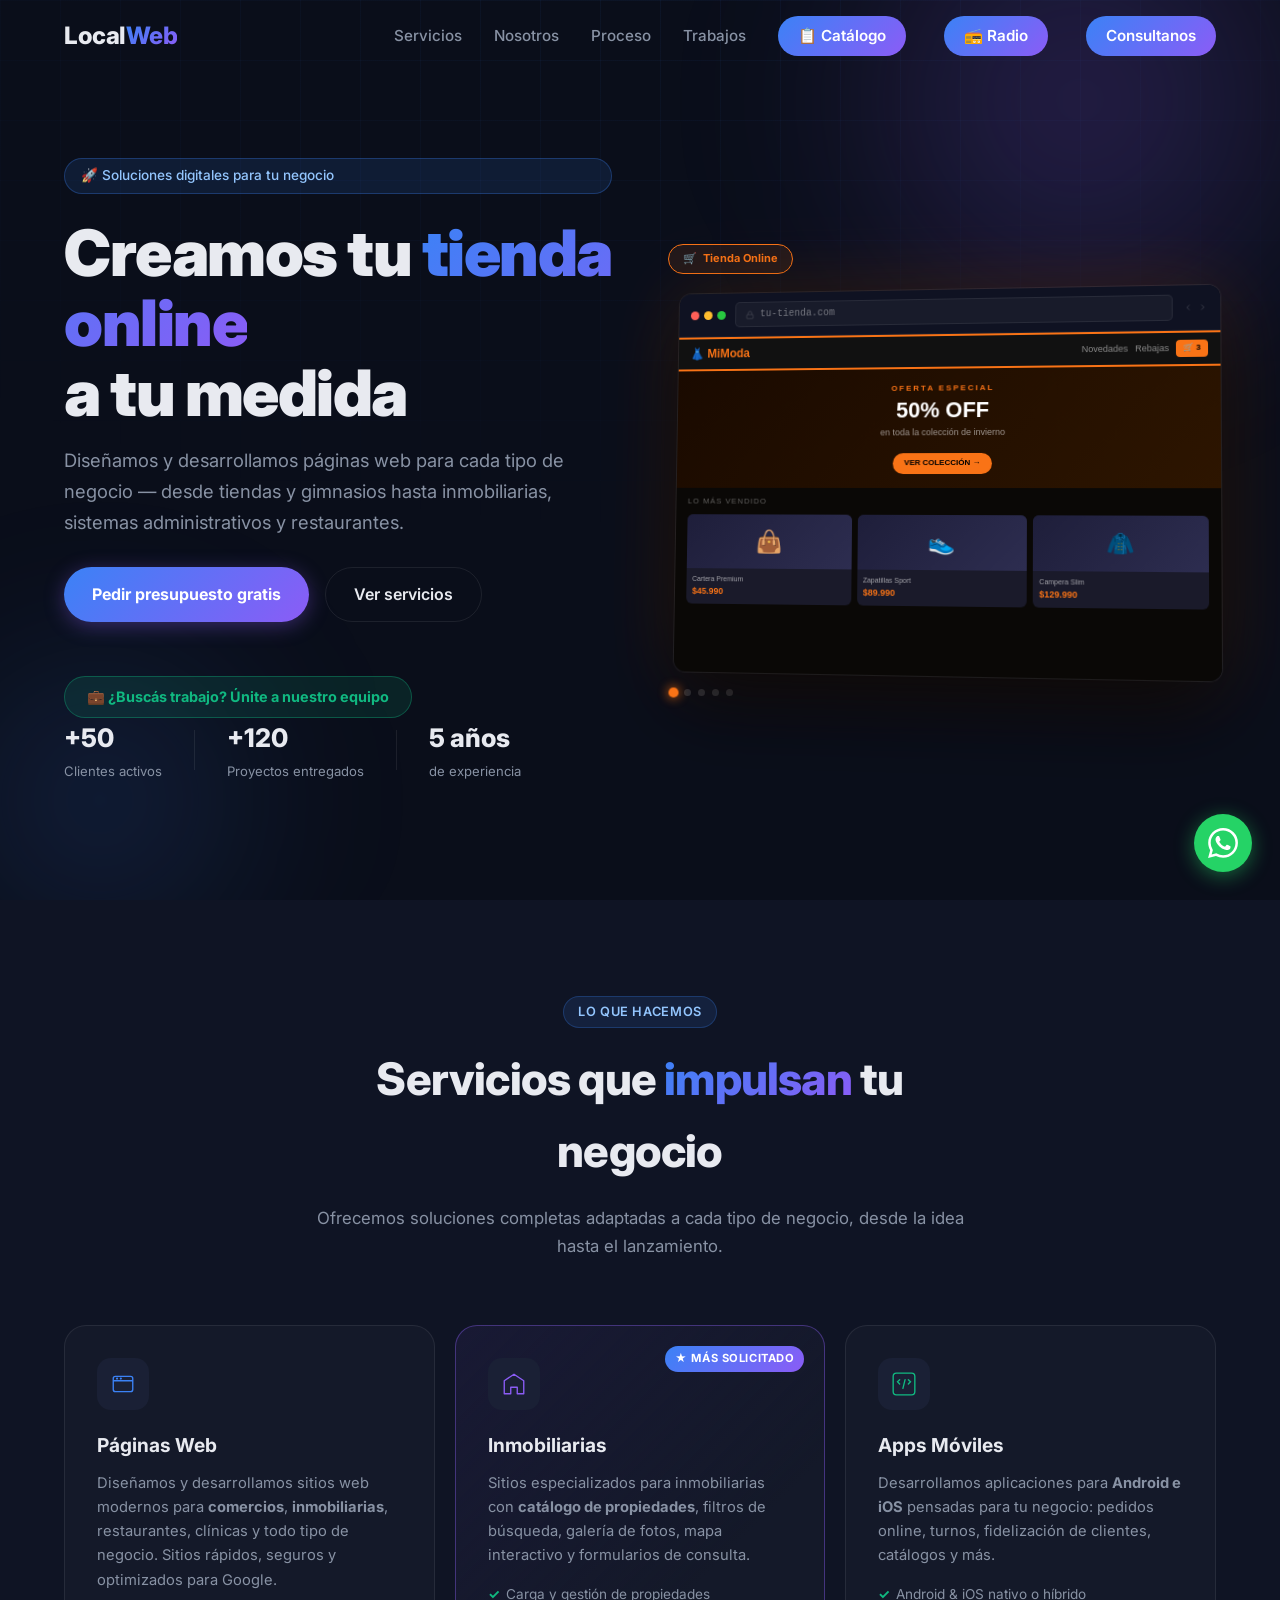
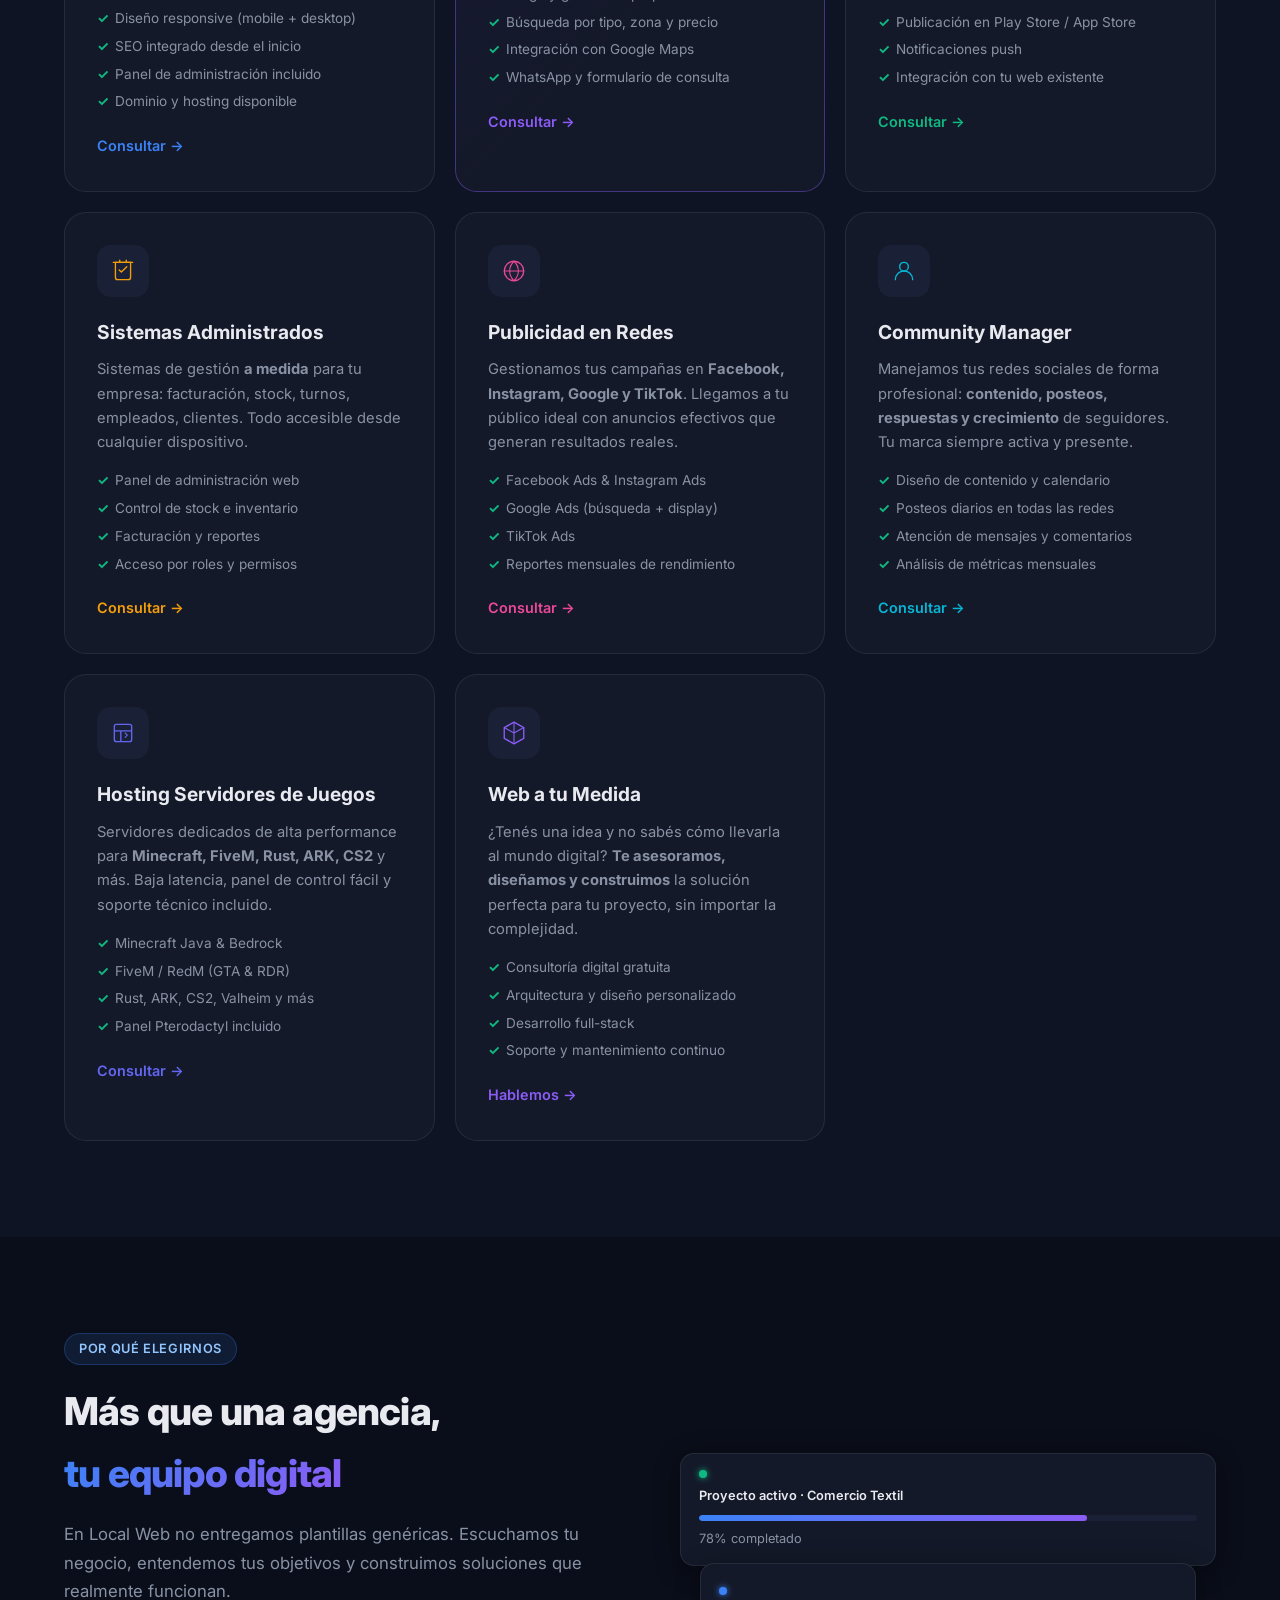
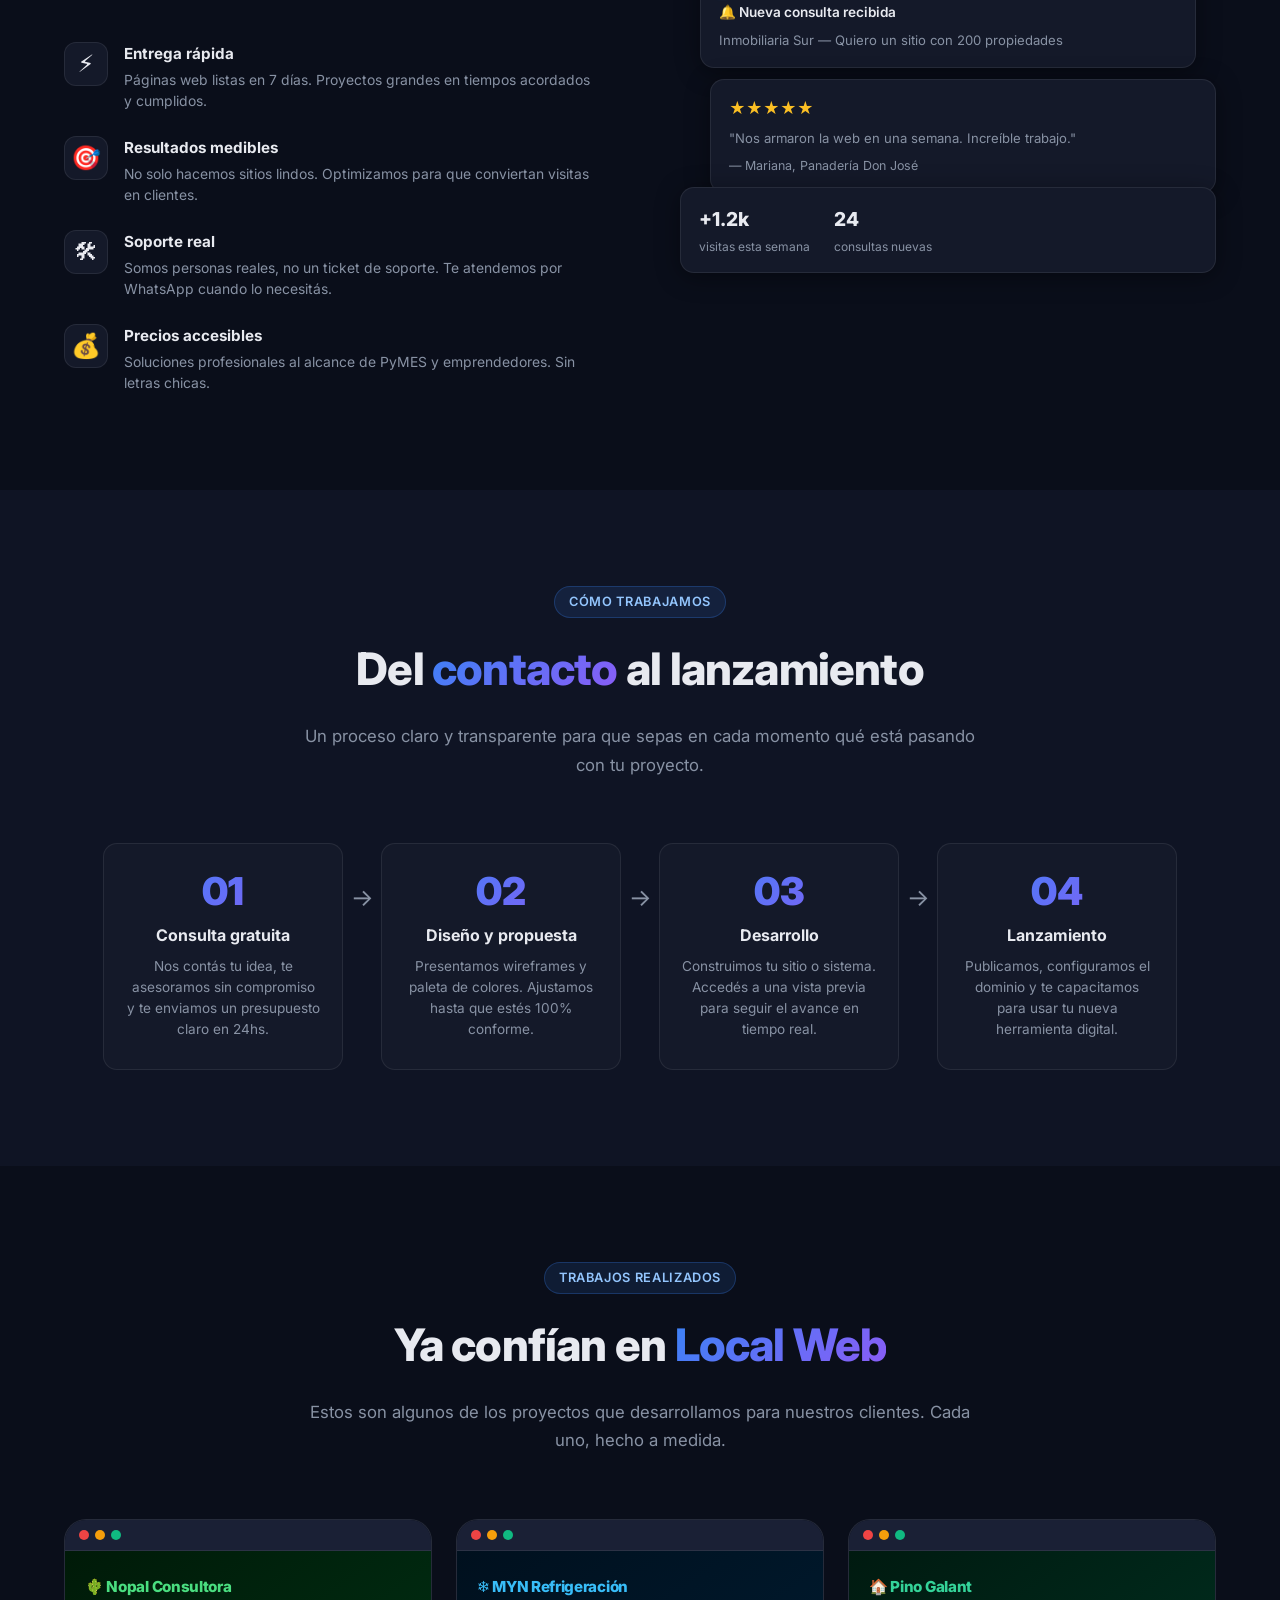
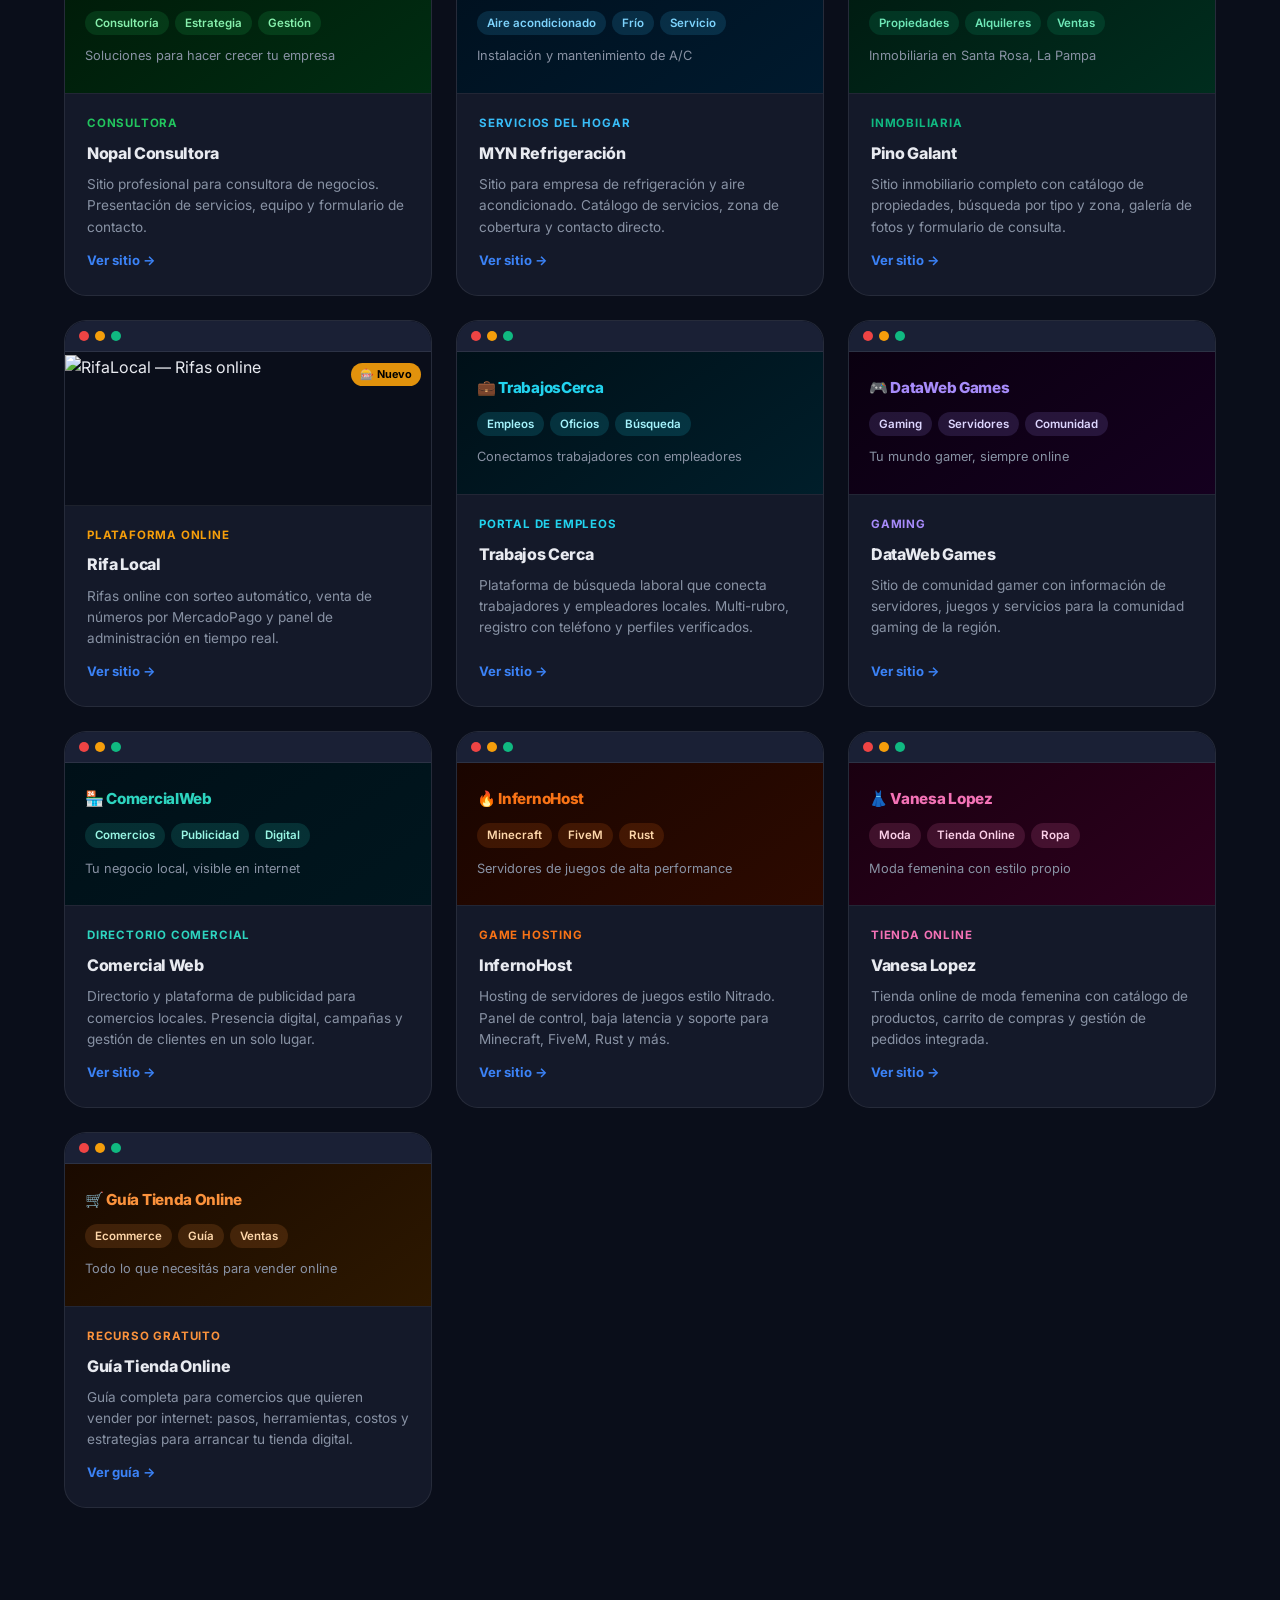
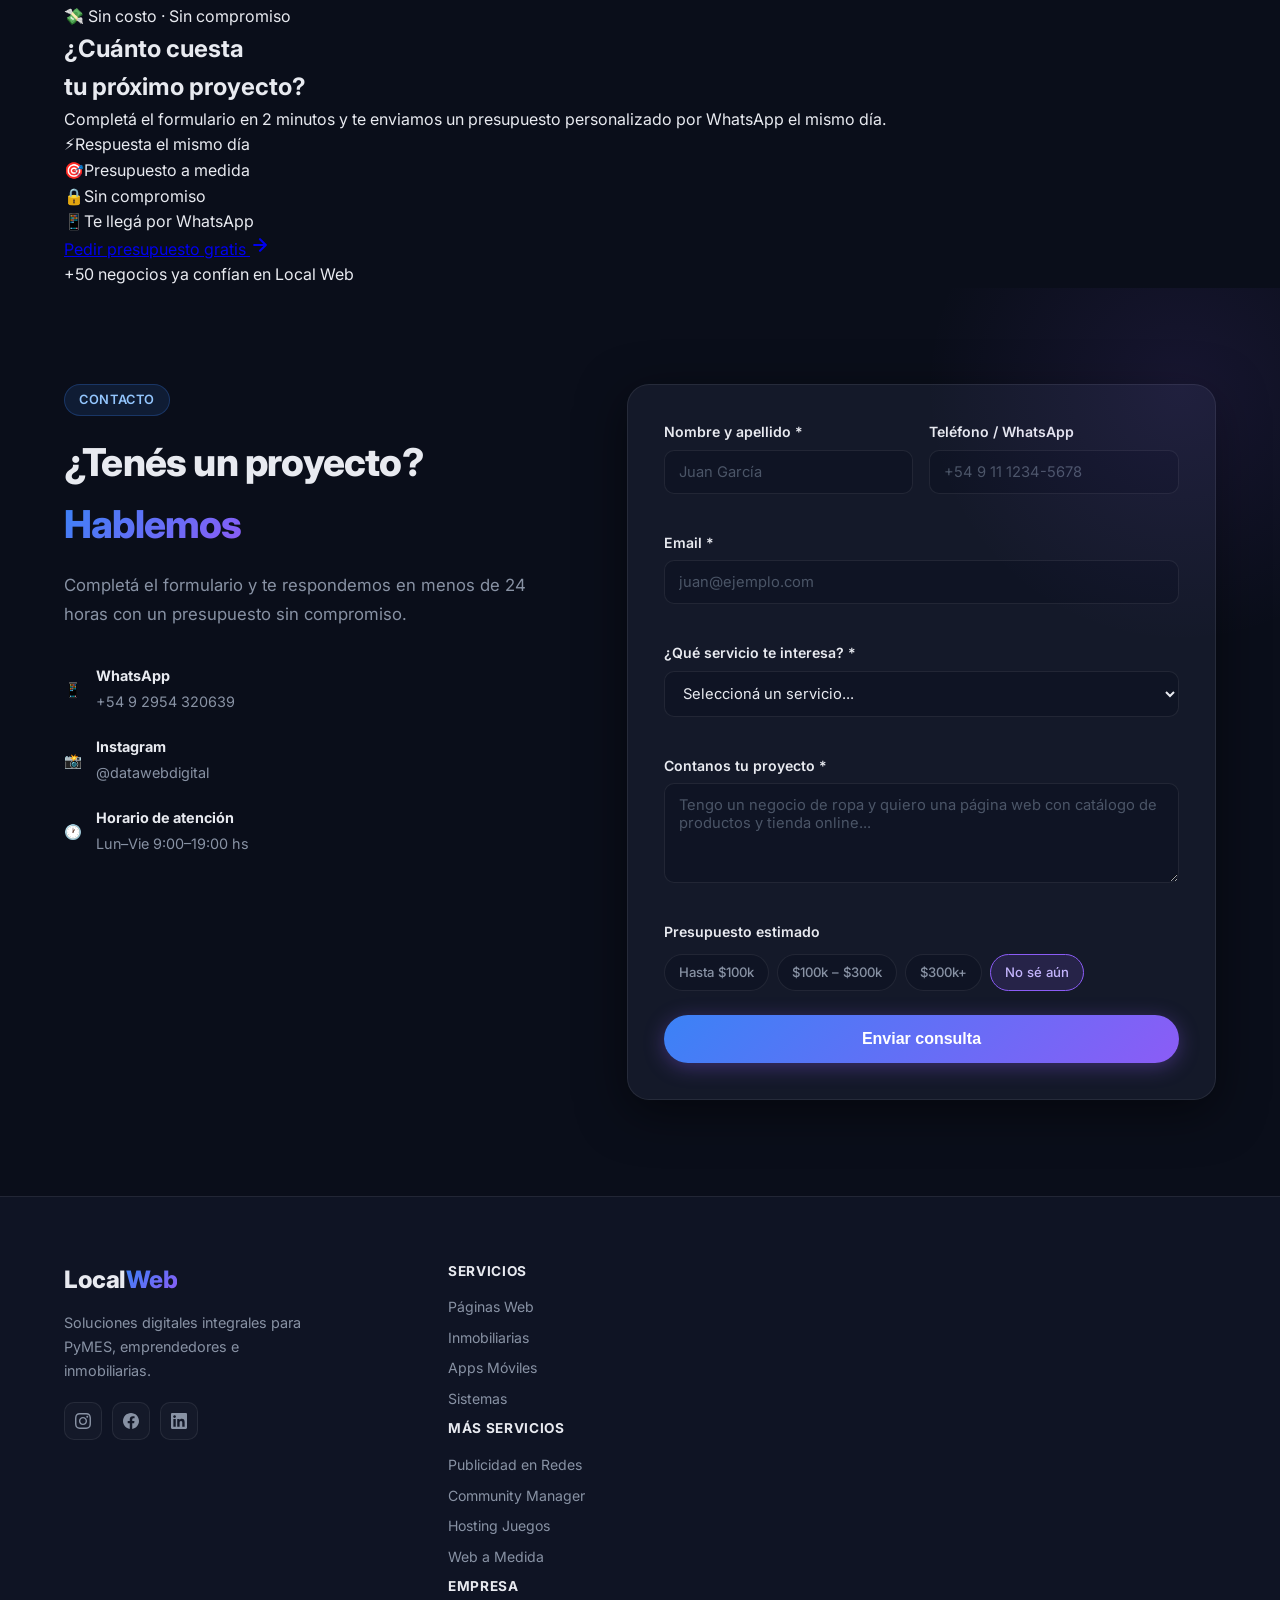
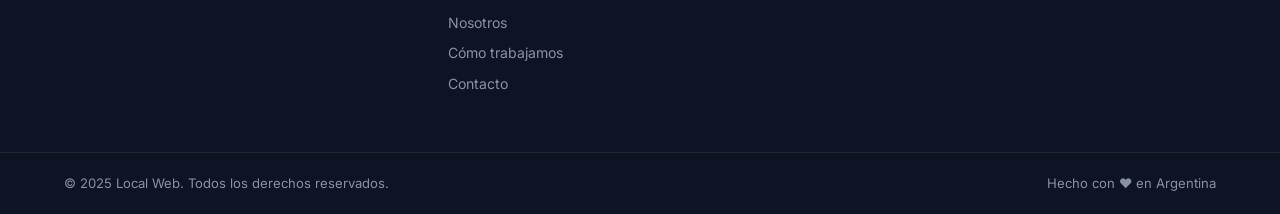
==== commit a3a189bb: "feat: modal postulacion vendedor a comision con envio por WhatsApp - Boton Buscas trabajo? en hero d" ====
--- a/index.html
+++ b/index.html
@@ -9,6 +9,47 @@
   <link rel="stylesheet" href="styles.css" />
   <link rel="preconnect" href="https://fonts.googleapis.com" />
   <link href="https://fonts.googleapis.com/css2?family=Inter:wght@300;400;500;600;700;800;900&display=swap" rel="stylesheet" />
+  <style>
+  /* ── MODAL TRABAJO ── */
+  .trabajo-modal { position:fixed; inset:0; z-index:9999; display:flex; align-items:center; justify-content:center; opacity:0; pointer-events:none; transition:opacity .25s; }
+  .trabajo-modal.open { opacity:1; pointer-events:all; }
+  .trabajo-backdrop { position:absolute; inset:0; background:rgba(0,0,0,.72); backdrop-filter:blur(4px); }
+  .trabajo-box { position:relative; background:#111827; border:1px solid rgba(255,255,255,.1); border-radius:20px; padding:36px 40px 32px; width:100%; max-width:540px; max-height:90vh; overflow-y:auto; margin:16px; box-shadow:0 30px 80px rgba(0,0,0,.6); }
+  .trabajo-close { position:absolute; top:16px; right:18px; background:none; border:none; color:rgba(255,255,255,.5); font-size:1.3rem; cursor:pointer; line-height:1; padding:4px 8px; border-radius:6px; }
+  .trabajo-close:hover { color:#fff; background:rgba(255,255,255,.08); }
+  .trabajo-icon { font-size:2.2rem; margin-bottom:10px; display:block; text-align:center; }
+  .trabajo-title { font-size:1.4rem; font-weight:900; color:#fff; text-align:center; margin-bottom:4px; }
+  .trabajo-sub { font-size:.85rem; color:rgba(255,255,255,.5); text-align:center; margin-bottom:24px; }
+  .tform-grid { display:grid; grid-template-columns:1fr 1fr; gap:12px; }
+  .tform-group { display:flex; flex-direction:column; gap:5px; }
+  .tform-group.full { grid-column:1/-1; }
+  .tform-label { font-size:.75rem; font-weight:700; color:rgba(255,255,255,.6); text-transform:uppercase; letter-spacing:.5px; }
+  .tform-input { background:rgba(255,255,255,.07); border:1px solid rgba(255,255,255,.12); border-radius:8px; padding:10px 13px; color:#fff; font-size:.9rem; font-family:inherit; outline:none; transition:border-color .2s; }
+  .tform-input:focus { border-color:#10b981; }
+  .tform-input::placeholder { color:rgba(255,255,255,.25); }
+  .tform-divider { border:none; border-top:1px solid rgba(255,255,255,.08); margin:18px 0 14px; }
+  .tform-check { display:flex; align-items:flex-start; gap:10px; cursor:pointer; }
+  .tform-check input[type=checkbox] { width:18px; height:18px; margin-top:1px; flex-shrink:0; accent-color:#10b981; cursor:pointer; }
+  .tform-check-label { font-size:.85rem; color:rgba(255,255,255,.75); line-height:1.45; }
+  .tform-check-label strong { color:#fff; }
+  .terminos-box { background:rgba(255,255,255,.04); border:1px solid rgba(255,255,255,.08); border-radius:8px; padding:12px 14px; margin:10px 0 14px; max-height:120px; overflow-y:auto; font-size:.76rem; color:rgba(255,255,255,.45); line-height:1.6; }
+  .terminos-box p { margin:0 0 6px; }
+  .terminos-box p:last-child { margin:0; }
+  .tform-error { color:#f87171; font-size:.8rem; margin-top:10px; min-height:18px; text-align:center; }
+  .btn-postular { width:100%; margin-top:16px; padding:14px; background:linear-gradient(135deg,#10b981,#059669); color:#fff; border:none; border-radius:10px; font-size:1rem; font-weight:800; cursor:pointer; font-family:inherit; transition:opacity .2s,transform .1s; display:flex; align-items:center; justify-content:center; gap:8px; }
+  .btn-postular:hover { opacity:.9; }
+  .btn-postular:active { transform:scale(.98); }
+  /* Éxito */
+  .trabajo-success { display:none; text-align:center; padding:16px 0 8px; }
+  .trabajo-success.show { display:block; }
+  .trabajo-success-icon { font-size:3rem; margin-bottom:14px; display:block; }
+  .trabajo-success h3 { font-size:1.3rem; font-weight:900; color:#10b981; margin-bottom:10px; }
+  .trabajo-success p { font-size:.9rem; color:rgba(255,255,255,.7); line-height:1.65; }
+  /* Botón "Buscás trabajo?" */
+  .btn-trabajo { display:inline-flex; align-items:center; gap:7px; background:rgba(16,185,129,.12); border:1px solid rgba(16,185,129,.35); color:#10b981; padding:11px 22px; border-radius:30px; font-size:.9rem; font-weight:700; cursor:pointer; font-family:inherit; transition:all .2s; }
+  .btn-trabajo:hover { background:rgba(16,185,129,.22); border-color:#10b981; }
+  @media(max-width:540px){ .trabajo-box{padding:28px 18px 24px;} .tform-grid{grid-template-columns:1fr;} }
+  </style>
 </head>
 <body>
 
@@ -51,6 +92,9 @@
           <a href="presupuesto.html" class="btn-primary">Pedir presupuesto gratis</a>
           <a href="#servicios" class="btn-ghost">Ver servicios</a>
         </div>
+        <div style="margin-top:14px">
+          <button class="btn-trabajo" onclick="openTrabajoModal()">💼 ¿Buscás trabajo? Únite a nuestro equipo</button>
+        </div>
         <div class="hero-stats">
           <div class="stat"><strong>+50</strong><span>Clientes activos</span></div>
           <div class="stat-divider"></div>
@@ -710,5 +754,145 @@
   </a>
 
   <script src="script.js"></script>
+
+  <!-- ══ MODAL TRABAJO ══ -->
+  <div class="trabajo-modal" id="trabajoModal">
+    <div class="trabajo-backdrop" onclick="closeTrabajoModal()"></div>
+    <div class="trabajo-box">
+      <button class="trabajo-close" onclick="closeTrabajoModal()">✕</button>
+
+      <!-- FORMULARIO -->
+      <div id="trabajoForm">
+        <span class="trabajo-icon">💼</span>
+        <h2 class="trabajo-title">¡Únite a nuestro equipo!</h2>
+        <p class="trabajo-sub">Completá tus datos y nos ponemos en contacto a la brevedad</p>
+
+        <div class="tform-grid">
+          <div class="tform-group">
+            <label class="tform-label" for="tNombre">Nombre *</label>
+            <input class="tform-input" type="text" id="tNombre" placeholder="Juan" />
+          </div>
+          <div class="tform-group">
+            <label class="tform-label" for="tApellido">Apellido *</label>
+            <input class="tform-input" type="text" id="tApellido" placeholder="García" />
+          </div>
+          <div class="tform-group">
+            <label class="tform-label" for="tTelefono">Teléfono *</label>
+            <input class="tform-input" type="tel" id="tTelefono" placeholder="2954 000000" />
+          </div>
+          <div class="tform-group">
+            <label class="tform-label" for="tMail">Email *</label>
+            <input class="tform-input" type="email" id="tMail" placeholder="juan@mail.com" />
+          </div>
+          <div class="tform-group">
+            <label class="tform-label" for="tCiudad">Ciudad *</label>
+            <input class="tform-input" type="text" id="tCiudad" placeholder="Santa Rosa" />
+          </div>
+          <div class="tform-group">
+            <label class="tform-label" for="tProvincia">Provincia *</label>
+            <input class="tform-input" type="text" id="tProvincia" placeholder="La Pampa" />
+          </div>
+        </div>
+
+        <hr class="tform-divider" />
+
+        <label class="tform-check" style="margin-bottom:14px">
+          <input type="checkbox" id="tVendedor" />
+          <span class="tform-check-label"><strong>Me postulo como vendedor/a a comisión</strong> — entiendo que el rol consiste en conseguir clientes para Local Web y percibir una comisión por cada venta concretada.</span>
+        </label>
+
+        <label class="tform-check">
+          <input type="checkbox" id="tTerminos" />
+          <span class="tform-check-label">Acepto los <strong>términos y condiciones</strong></span>
+        </label>
+        <div class="terminos-box">
+          <p><strong>Términos y condiciones — Vendedor/a a comisión</strong></p>
+          <p>1. <strong>Vínculo no laboral:</strong> La presente postulación no genera ni implica relación de dependencia laboral, ni de ningún otro tipo, entre el/la postulante y Local Web / DataWeb Digital. No existe contrato de trabajo, ni obligación de pago de salario, cargas sociales, aportes previsionales ni beneficios laborales de ninguna índole.</p>
+          <p>2. <strong>Modalidad de trabajo:</strong> El/la vendedor/a opera de forma independiente y autónoma, sin horarios fijos, sin exclusividad y sin obligación de resultados. La actividad es voluntaria y a exclusivo riesgo del/la vendedor/a.</p>
+          <p>3. <strong>Comisión:</strong> Se percibirá una comisión únicamente por cada venta efectivamente concretada y cobrada por Local Web, según los porcentajes y condiciones que se acordarán individualmente al momento de la incorporación.</p>
+          <p>4. <strong>Sin responsabilidad de la empresa:</strong> Local Web no asume responsabilidad alguna por gastos, pérdidas, daños o perjuicios que pudiera sufrir el/la vendedor/a en el ejercicio de su actividad. Tampoco garantiza ingresos mínimos ni resultados.</p>
+          <p>5. <strong>Confidencialidad:</strong> El/la vendedor/a se compromete a mantener la confidencialidad de la información comercial, precios, clientes y estrategias de Local Web.</p>
+          <p>6. <strong>Rescisión:</strong> Cualquiera de las partes puede dar por finalizado el acuerdo en cualquier momento, sin expresión de causa ni indemnización alguna.</p>
+          <p>Al marcar "Acepto los términos y condiciones" el/la postulante declara haber leído, comprendido y aceptado la totalidad de las condiciones aquí detalladas.</p>
+        </div>
+
+        <div class="tform-error" id="tError"></div>
+        <button class="btn-postular" onclick="enviarPostulacion()">
+          <svg width="18" height="18" viewBox="0 0 24 24" fill="currentColor"><path d="M17.472 14.382c-.297-.149-1.758-.867-2.03-.967-.273-.099-.471-.148-.67.15-.197.297-.767.966-.94 1.164-.173.199-.347.223-.644.075-.297-.15-1.255-.463-2.39-1.475-.883-.788-1.48-1.761-1.653-2.059-.173-.297-.018-.458.13-.606.134-.133.298-.347.446-.52.149-.174.198-.298.298-.497.099-.198.05-.371-.025-.52-.075-.149-.669-1.612-.916-2.207-.242-.579-.487-.5-.669-.51-.173-.008-.371-.01-.57-.01-.198 0-.52.074-.792.372-.272.297-1.04 1.016-1.04 2.479 0 1.462 1.065 2.875 1.213 3.074.149.198 2.096 3.2 5.077 4.487.709.306 1.262.489 1.694.625.712.227 1.36.195 1.871.118.571-.085 1.758-.719 2.006-1.413.248-.694.248-1.289.173-1.413-.074-.124-.272-.198-.57-.347m-5.421 7.403h-.004a9.87 9.87 0 01-5.031-1.378l-.361-.214-3.741.982.998-3.648-.235-.374a9.86 9.86 0 01-1.51-5.26c.001-5.45 4.436-9.884 9.888-9.884 2.64 0 5.122 1.03 6.988 2.898a9.825 9.825 0 012.893 6.994c-.003 5.45-4.437 9.884-9.885 9.884m8.413-18.297A11.815 11.815 0 0012.05 0C5.495 0 .16 5.335.157 11.892c0 2.096.547 4.142 1.588 5.945L.057 24l6.305-1.654a11.882 11.882 0 005.683 1.448h.005c6.554 0 11.89-5.335 11.893-11.893a11.821 11.821 0 00-3.48-8.413z"/></svg>
+          Enviar a Sector Ventas
+        </button>
+      </div>
+
+      <!-- ÉXITO -->
+      <div class="trabajo-success" id="trabajoSuccess">
+        <span class="trabajo-success-icon">🎉</span>
+        <h3>¡Hola, <span id="tSuccessNombre"></span>!</h3>
+        <p>Gracias por dejar tus datos y querer ser parte.<br><br>Apenas lo vean los encargados del sector vendedores, <strong>te estarán mandando un mensaje</strong>.<br><br>¡Saludos!</p>
+        <button class="btn-postular" style="margin-top:22px;max-width:220px;margin-left:auto;margin-right:auto" onclick="closeTrabajoModal()">Cerrar</button>
+      </div>
+
+    </div>
+  </div>
+
+  <script>
+  function openTrabajoModal() {
+    document.getElementById('trabajoModal').classList.add('open');
+    document.body.style.overflow = 'hidden';
+  }
+  function closeTrabajoModal() {
+    document.getElementById('trabajoModal').classList.remove('open');
+    document.body.style.overflow = '';
+    // reset
+    setTimeout(function() {
+      document.getElementById('trabajoForm').style.display = '';
+      document.getElementById('trabajoSuccess').classList.remove('show');
+      document.getElementById('tError').textContent = '';
+      ['tNombre','tApellido','tTelefono','tMail','tCiudad','tProvincia'].forEach(function(id){
+        document.getElementById(id).value = '';
+      });
+      document.getElementById('tVendedor').checked = false;
+      document.getElementById('tTerminos').checked = false;
+    }, 300);
+  }
+  function enviarPostulacion() {
+    var nombre   = document.getElementById('tNombre').value.trim();
+    var apellido = document.getElementById('tApellido').value.trim();
+    var telefono = document.getElementById('tTelefono').value.trim();
+    var mail     = document.getElementById('tMail').value.trim();
+    var ciudad   = document.getElementById('tCiudad').value.trim();
+    var provincia= document.getElementById('tProvincia').value.trim();
+    var vendedor = document.getElementById('tVendedor').checked;
+    var terminos = document.getElementById('tTerminos').checked;
+    var errEl    = document.getElementById('tError');
+
+    if (!nombre || !apellido || !telefono || !mail || !ciudad || !provincia) {
+      errEl.textContent = 'Por favor completá todos los campos.'; return;
+    }
+    if (!vendedor) {
+      errEl.textContent = 'Tildá la casilla de postulación como vendedor/a.'; return;
+    }
+    if (!terminos) {
+      errEl.textContent = 'Debés aceptar los términos y condiciones para continuar.'; return;
+    }
+    errEl.textContent = '';
+
+    var msg = '💼 *POSTULACIÓN — VENDEDOR/A A COMISIÓN*\n\n'
+      + '👤 *Nombre:* ' + nombre + ' ' + apellido + '\n'
+      + '📱 *Teléfono:* ' + telefono + '\n'
+      + '📧 *Email:* ' + mail + '\n'
+      + '🏙 *Ciudad:* ' + ciudad + '\n'
+      + '📍 *Provincia:* ' + provincia + '\n\n'
+      + '✅ Se postuló como vendedor/a a comisión\n'
+      + '✅ Aceptó términos y condiciones\n\n'
+      + '_Enviado desde localweb.ar_';
+
+    window.open('https://wa.me/5492954368999?text=' + encodeURIComponent(msg), '_blank');
+
+    // Mostrar éxito
+    document.getElementById('tSuccessNombre').textContent = nombre;
+    document.getElementById('trabajoForm').style.display = 'none';
+    document.getElementById('trabajoSuccess').classList.add('show');
+  }
+  </script>
 </body>
 </html>
